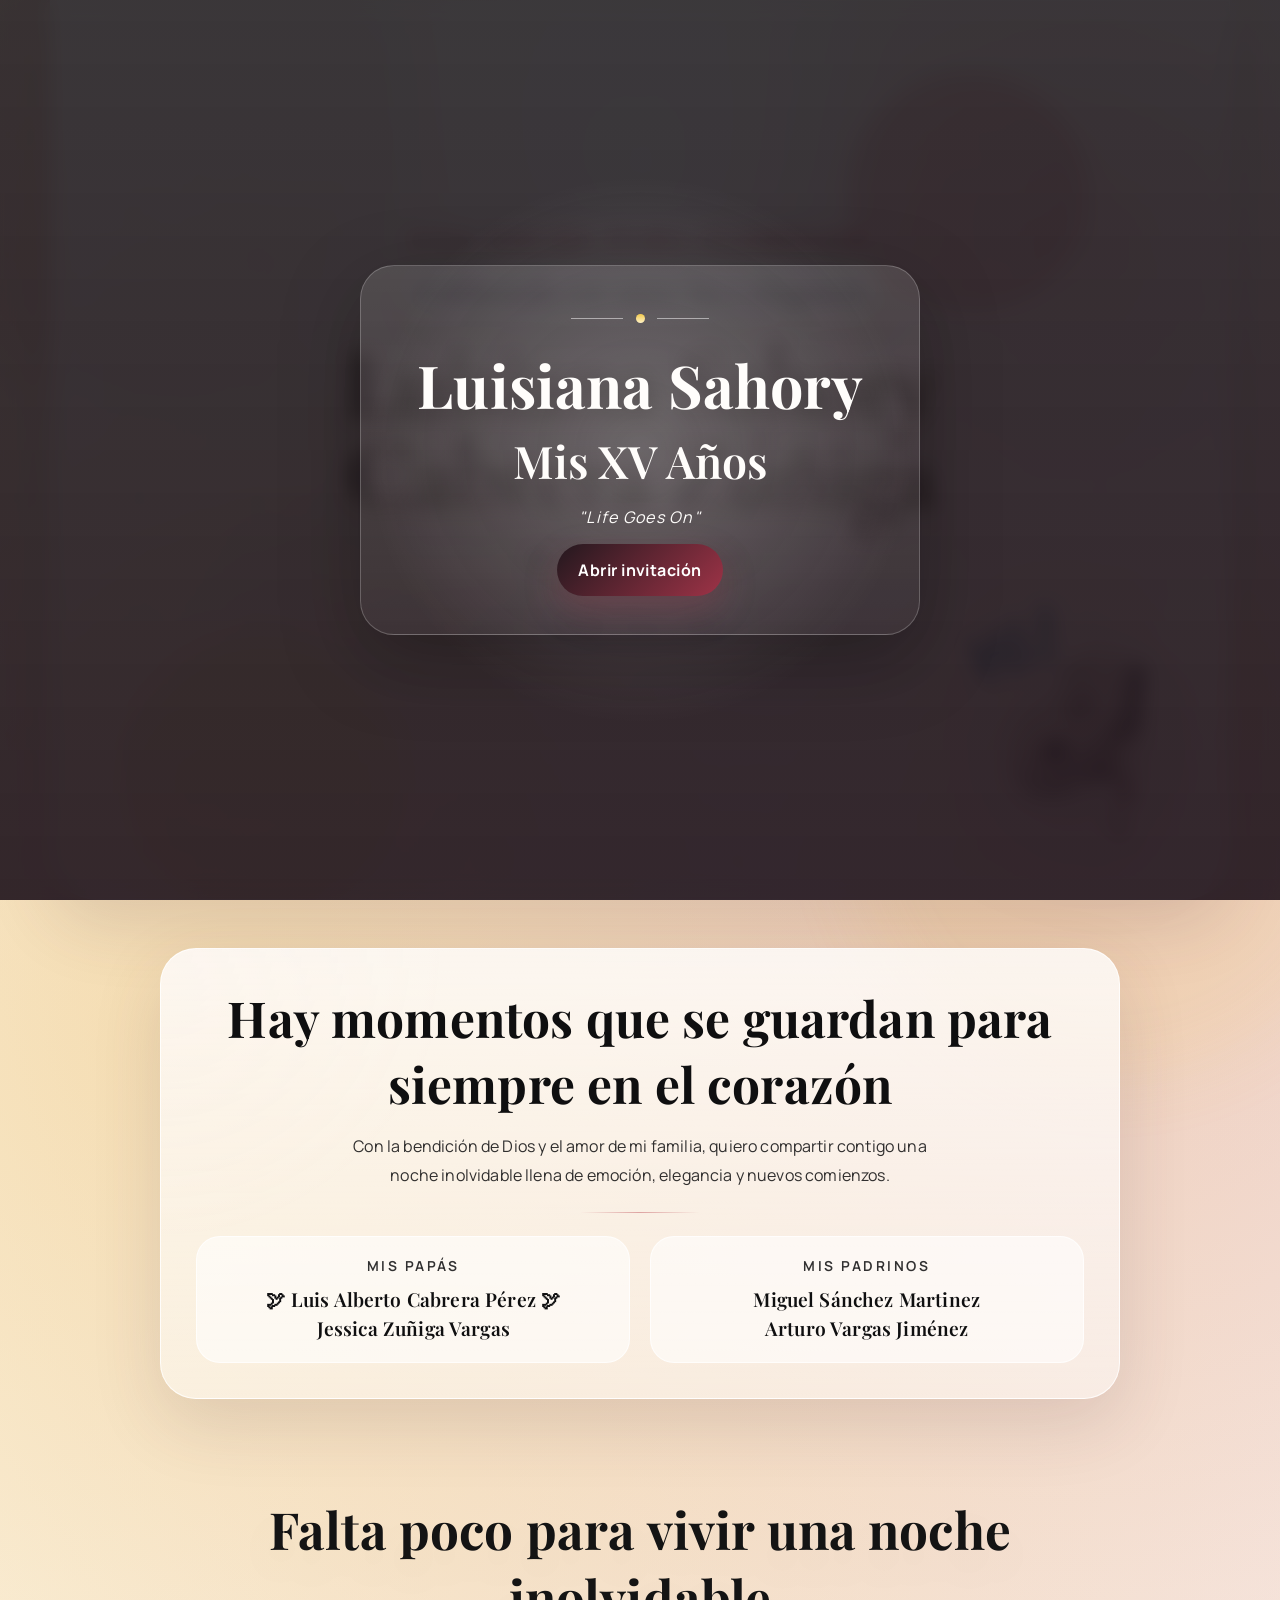
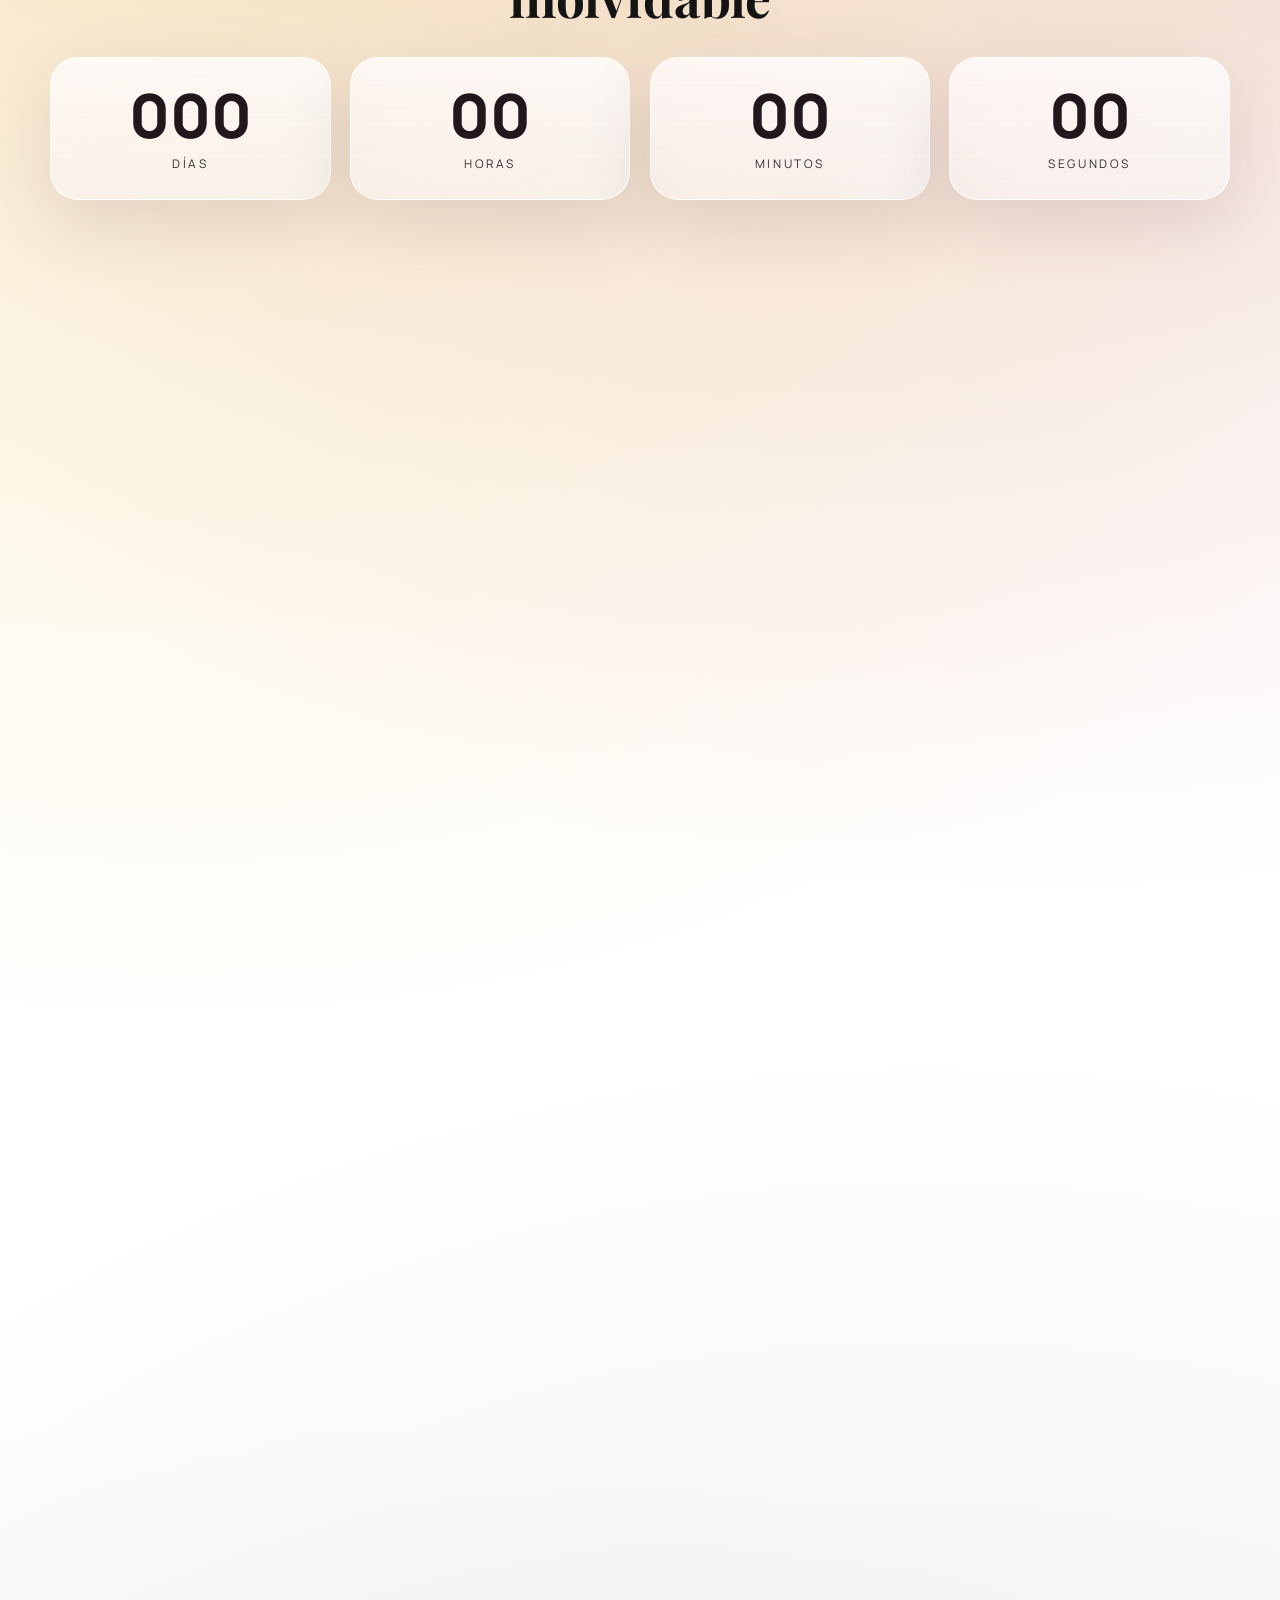
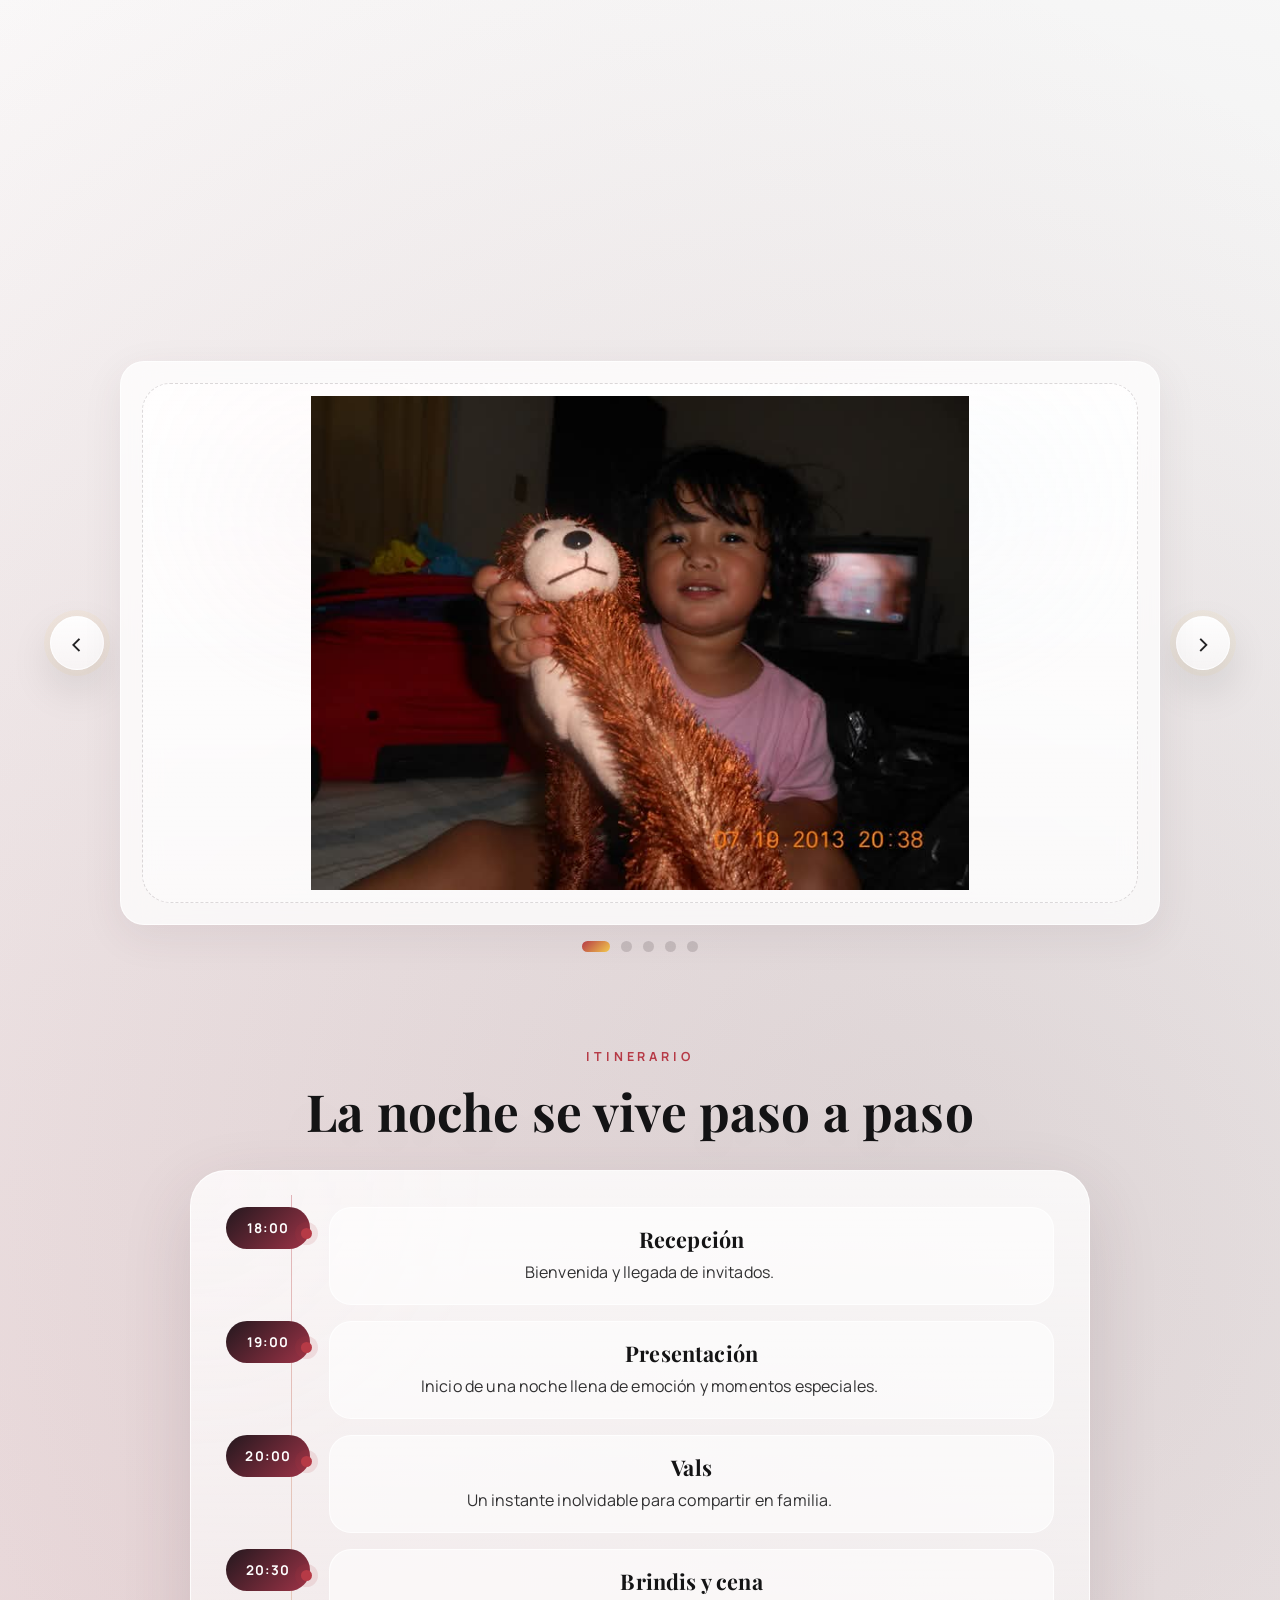
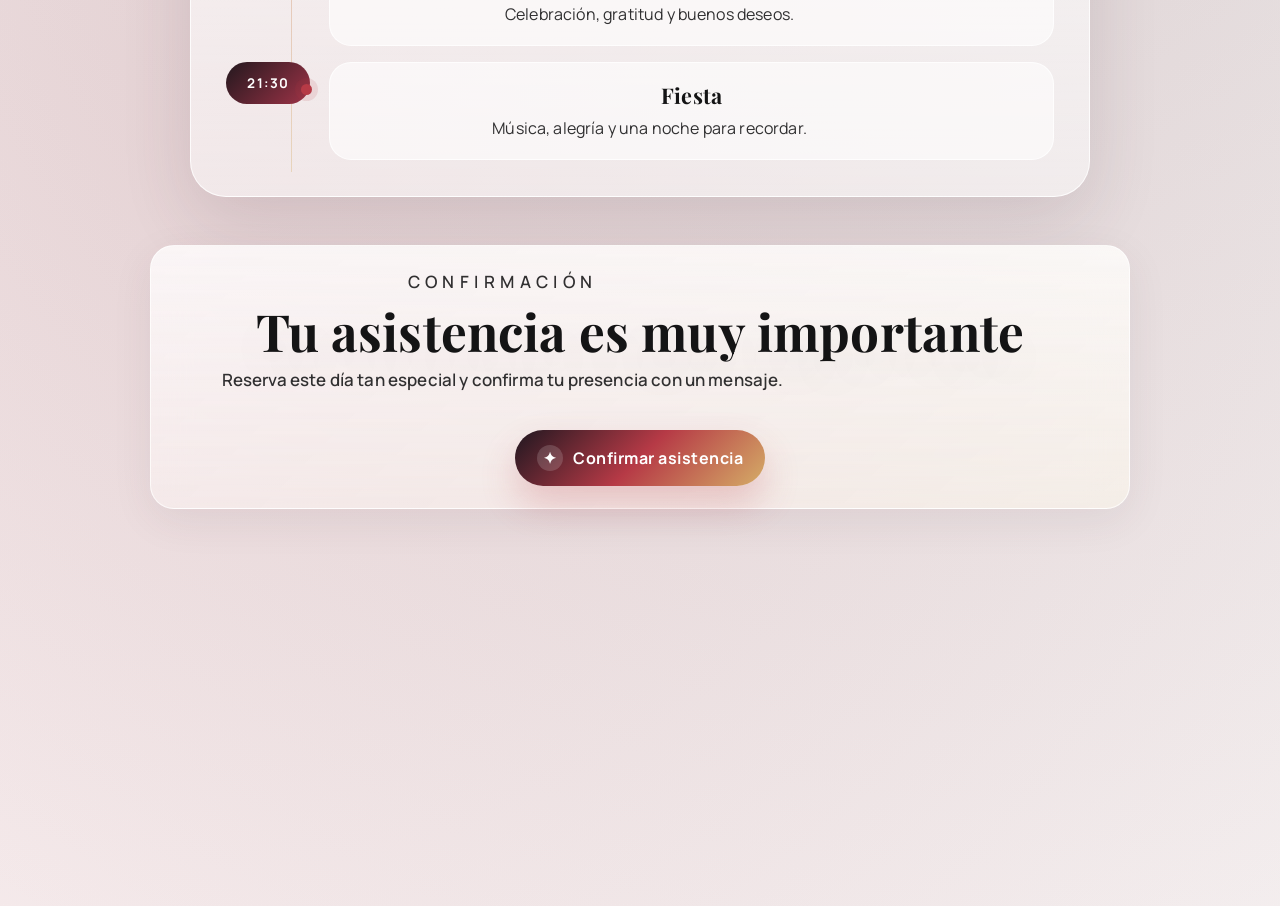
==== index.html @ 36d5408b "Add files via upload" ====
<!DOCTYPE html>
<html lang="es">
<head>
  <meta charset="UTF-8">
  <meta name="viewport" content="width=device-width, initial-scale=1.0">
  <title>XV Luisiana Sahory | Invitación</title>
  <meta name="description" content="Invitación digital a los XV años de Luisiana Sahory: fecha, horario, ubicación, dress code y galería de fotos.">
  <link rel="preconnect" href="https://fonts.googleapis.com">
  <link rel="preconnect" href="https://fonts.gstatic.com" crossorigin>
  <link
    href="https://fonts.googleapis.com/css2?family=Cormorant+Garamond:ital,wght@0,500;0,600;0,700;1,400;1,500&family=Manrope:wght@300;400;500;600;700;800&family=Playfair+Display:wght@500;600;700;800&display=swap"
    rel="stylesheet"
  >
  <link rel="stylesheet" href="styles.css">
</head>
<body>
  <div class="ambient ambient-top"></div>
  <div class="ambient ambient-bottom"></div>
  <div class="petals" aria-hidden="true"></div>

  <audio id="bgMusic" preload="auto" loop>
    <source src="fotos/Coldplay%20-%20Sparks.mp3" type="audio/mpeg">
  </audio>

  <div class="welcome-screen" id="welcomeScreen">
    <div class="welcome-card">
      <div class="welcome-ornament">
        <span></span>
        <span class="dot"></span>
        <span></span>
      </div>
      <h1>Luisiana Sahory</h1>
      <h2> Mis XV Años</h2>
      <p class="welcome-quote">"Life Goes On"</p>
      <button class="primary-button" id="enterInvitation">Abrir invitación</button>
    </div>
  </div>

  <main>
    <section class="hero section-shell">
      <div class="hero-backdrop"></div>
      <img class="hero-gif" src="fotos/hola.gif" alt="" loading="lazy" aria-hidden="true">
      <div class="hero-content reveal">
        <p class="eyebrow">Una noche para florecer</p>
        <p class="hero-kicker">Celebrando con amor, luz y elegancia</p>
        <h1 class="hero-title">Luisiana Sahory Cabrera Zúñiga</h1>
        <p class="hero-subtitle">Mis XV Años</p>
        <h2 class="hero-quote">"Life Goes On"</h2>
      </div>

    </section>

    <section class="invitation-note section-shell reveal">
      <div class="note-card">
        <h2>Hay momentos que se guardan para siempre en el corazón</h2>
        <p>
          Con la bendición de Dios y el amor de mi familia, quiero compartir contigo
          una noche inolvidable llena de emoción, elegancia y nuevos comienzos.
        </p>
        <div class="note-divider"></div>
        <div class="note-family">
          <article>
            <span>Mis papás</span>
            <strong>🕊 Luis Alberto Cabrera Pérez 🕊</strong>
            <strong>Jessica Zuñiga Vargas</strong>
          </article>
          <article>
            <span>Mis padrinos</span>
            <strong>Miguel Sánchez Martinez</strong>
            <strong>Arturo Vargas Jiménez</strong>
          </article>
        </div>
      </div>
    </section>

    <section class="countdown section-shell reveal" id="countdown">
      <div class="section-heading">
        <h2>Falta poco para vivir una noche inolvidable</h2>
      </div>
      <div class="countdown-grid">
        <article class="time-card">
          <span id="days">000</span>
          <p>Días</p>
        </article>
        <article class="time-card">
          <span id="hours">00</span>
          <p>Horas</p>
        </article>
        <article class="time-card">
          <span id="minutes">00</span>
          <p>Minutos</p>
        </article>
        <article class="time-card">
          <span id="seconds">00</span>
          <p>Segundos</p>
        </article>
      </div>
    </section>

    <section class="story section-shell">
      <div class="story-card reveal">
        <h3>Hoy es el inicio a una nueva etapa en mi vida</h3>
        <p>
          Con inmensa alegría quiero compartir contigo este momento tan especial.
          Entre luces suaves, detalles de jardín, ternura y elegancia, celebremos
          juntos una noche que guardaré siempre en el corazón.
        </p>
      </div>
    </section>

    <section class="details section-shell" id="evento">
      <div class="section-heading reveal">
        <p class="eyebrow">Información del evento</p>
        <h2>Todo listo para celebrar conmigo</h2>
      </div>
      <div class="details-grid">
        <article class="detail-card reveal">
          <span class="detail-icon">◔</span>
          <span class="detail-label">Fecha y hora</span>
          <h3>19 de septiembre del 2026</h3>
          <p>Recepción a las 18:00 hrs.</p>
        </article>
      </div>
    </section>
  
    <section class="actions section-shell" id="ubicacion">
      <article class="action-card location-card reveal">
        <p class="eyebrow">Ubicación</p>
        <h2>Salón Palapa Lupita</h2>
        <p>Un espacio especial para disfrutar una noche elegante de jardín.</p>
        <p>Consulta el mapa y acompáñame puntualmente para comenzar juntos esta celebración.</p>
        <a
          class="secondary-button"
          href="https://share.google/MHIOzukajiFQTz9dK"
          target="_blank"
          rel="noreferrer"
        >
          Ver mapa
        </a>
      </article>
    </section>

    <section class="style-guide section-shell">
      <article class="style-card reveal">
        <p class="eyebrow">Dress code</p>
        <h2>Formal de jardín</h2>
      </article>
      <article class="gift-card reveal">
        <p class="eyebrow">Regalo</p>
        <h2>Lluvia de sobres</h2>
        <p>Tu presencia es lo más importante, pero si deseas tener un detalle conmigo, será recibido con cariño.</p>
      </article>
    </section>

    <section class="gallery section-shell" id="galeria">
      <div class="section-heading reveal">
        <p class="eyebrow">Álbum de fotos</p>
        <h2>Recuerdos en un carrusel especial</h2>
      </div>
      <div class="carousel reveal">
        <button class="carousel-button" id="prevSlide" type="button" aria-label="Foto anterior">‹</button>
        <div class="carousel-track" id="carouselTrack">
          <article class="gallery-card active">
            <div class="gallery-frame">
              <img class="gallery-photo" src="fotos/album-01.jpeg" alt="Foto Álbum 01" loading="lazy">
              <div class="gallery-placeholder">
                <span>Álbum 01</span>
                <small>Guarda aquí fotos/album-01.jpeg</small>
              </div>
            </div>
          </article>
          <article class="gallery-card">
            <div class="gallery-frame">
              <img class="gallery-photo" src="fotos/album-02.jpeg" alt="Foto Álbum 02" loading="lazy">
              <div class="gallery-placeholder">
                <span>Álbum 02</span>
                <small>Guarda aquí fotos/album-02.jpeg</small>
              </div>
            </div>
          </article>
          <article class="gallery-card">
            <div class="gallery-frame">
              <img class="gallery-photo" src="fotos/album-03.jpeg" alt="Foto Álbum 03" loading="lazy">
              <div class="gallery-placeholder">
                <span>Álbum 03</span>
                <small>Guarda aquí fotos/album-03.jpeg</small>
              </div>
            </div>
          </article>
          <article class="gallery-card">
            <div class="gallery-frame">
              <img class="gallery-photo" src="fotos/album-04.jpeg" alt="Foto Álbum 04" loading="lazy">
              <div class="gallery-placeholder">
                <span>Álbum 04</span>
                <small>Guarda aquí fotos/album-04.jpeg</small>
              </div>
            </div>
          </article>
          <article class="gallery-card">
            <div class="gallery-frame">
              <img class="gallery-photo" src="fotos/album-05.jpeg" alt="Foto Álbum 05" loading="lazy">
              <div class="gallery-placeholder">
                <small>Guarda aquí fotos/album-05.jpeg</small>
              </div>
            </div>
          </article>
        </div>
        <button class="carousel-button" id="nextSlide" type="button" aria-label="Siguiente foto">›</button>
      </div>
      <div class="carousel-dots reveal" id="carouselDots" aria-label="Indicadores de galería"></div>
    </section>

    <section class="timeline-section section-shell">
      <div class="section-heading reveal">
        <p class="eyebrow">Itinerario</p>
        <h2>La noche se vive paso a paso</h2>
      </div>
      <div class="timeline-list reveal">
        <article class="timeline-item">
          <span>18:00</span>
          <div>
            <h3>Recepción</h3>
            <p>Bienvenida y llegada de invitados.</p>
          </div>
        </article>
        <article class="timeline-item">
          <span>19:00</span>
          <div>
            <h3>Presentación</h3>
            <p>Inicio de una noche llena de emoción y momentos especiales.</p>
          </div>
        </article>
        <article class="timeline-item">
          <span>20:00</span>
          <div>
            <h3>Vals</h3>
            <p>Un instante inolvidable para compartir en familia.</p>
          </div>
        </article>
        <article class="timeline-item">
          <span>20:30</span>
          <div>
            <h3>Brindis y cena</h3>
            <p>Celebración, gratitud y buenos deseos.</p>
          </div>
        </article>
        <article class="timeline-item">
          <span>21:30</span>
          <div>
            <h3>Fiesta</h3>
            <p>Música, alegría y una noche para recordar.</p>
          </div>
        </article>
      </div>
    </section>

    <section class="actions section-shell" id="confirmacion">
      <article class="action-card whatsapp-card reveal">
        <p class="eyebrow">Confirmación</p>
        <h2>Tu asistencia es muy importante</h2>
        <p>Reserva este día tan especial y confirma tu presencia con un mensaje.</p>
        <div class="footer-actions">
          <a
            class="whatsapp-button"
            href="https://wa.me/527828889440?text=Hola%2C%20confirmo%20mi%20asistencia%20a%20los%20XV%20de%20Luisiana%20Sahory."
            target="_blank"
            rel="noreferrer"
          >
            <span class="whatsapp-icon">✦</span>
            <span>Confirmar asistencia</span>
          </a>
        </div>
      </article>
    </section>
  </main>

  <footer class="footer section-shell reveal">
    <div class="footer-art">
      <img class="footer-snoopy" src="fotos/snoopy.gif" alt="Ilustración de Snoopy" loading="lazy">
    </div>
    <p>Con cariño te esperamos para celebrar una noche inolvidable.</p>
  </footer>

  <script src="script.js"></script>
</body>
</html>
---- styles.css ----
:root {
  --bg: #ffffff;
  --bg-2: #ffffff;
  --surface: rgba(255, 255, 255, 0.74);
  --surface-strong: rgba(255, 255, 255, 0.86);
  --text: #0f0f10;
  --muted: rgba(15, 15, 16, 0.86);
  --line: rgba(15, 15, 16, 0.12);
  --gold: #f2c94c;
  --rose: #b63a46;
  --sky: #f2c94c;
  --cream: rgba(15, 15, 16, 0.06);
  --red: #b63a46;
  --yellow: #f2c94c;
  --shadow: 0 24px 70px rgba(77, 52, 63, 0.14);
  --radius-xl: 34px;
  --radius-lg: 24px;
  --radius-md: 18px;
  --max-width: 1180px;
}

* {
  box-sizing: border-box;
}

html {
  scroll-behavior: smooth;
}

body {
  margin: 0;
  min-height: 100vh;
  font-family: "Manrope", sans-serif;
  color: var(--text);
  text-rendering: optimizeLegibility;
  background:
    radial-gradient(circle at 14% 18%, rgba(242, 201, 76, 0.35), transparent 34%),
    radial-gradient(circle at 82% 14%, rgba(182, 58, 70, 0.26), transparent 34%),
    radial-gradient(circle at 72% 78%, rgba(15, 15, 16, 0.12), transparent 40%),
    radial-gradient(circle at 18% 86%, rgba(182, 58, 70, 0.16), transparent 38%),
    linear-gradient(180deg, #ffffff 0%, #ffffff 60%, #ffffff 100%);
  overflow-x: hidden;
}

body {
  letter-spacing: 0.01em;
}

body::before,
body::after {
  content: "";
  position: fixed;
  inset: 0;
  pointer-events: none;
}

body::before {
  z-index: -3;
  opacity: 0.35;
  background:
    radial-gradient(circle at 18px 18px, rgba(15, 15, 16, 0.1) 0 5px, transparent 5.5px),
    radial-gradient(circle at 32px 15px, rgba(182, 58, 70, 0.09) 0 3px, transparent 3.5px),
    radial-gradient(circle at 8px 15px, rgba(242, 201, 76, 0.12) 0 3px, transparent 3.5px);
  background-size: 120px 120px;
}

body::after {
  z-index: -2;
  opacity: 0.12;
  background:
    url("data:image/svg+xml,%3Csvg xmlns='http://www.w3.org/2000/svg' width='320' height='220' viewBox='0 0 320 220'%3E%3Cg fill='none' stroke='%230f0f10' stroke-width='8' stroke-linecap='round' stroke-linejoin='round' opacity='0.55'%3E%3Cpath d='M78 106c-22-44-3-86 43-96 48-10 86 16 92 57 7 45-26 73-63 71-42-2-64-22-60-53 5-34 44-45 71-28 33 21 22 60-12 70-34 10-70-10-73-45'/%3E%3Cpath d='M214 140c18 8 32 22 34 40'/%3E%3C/g%3E%3C/svg%3E"),
    url("data:image/svg+xml,%3Csvg xmlns='http://www.w3.org/2000/svg' width='300' height='200' viewBox='0 0 300 200'%3E%3Cg fill='none' stroke='%230f0f10' stroke-width='8' stroke-linecap='round' stroke-linejoin='round' opacity='0.55'%3E%3Cpath d='M52 110c18-52 80-86 136-66 40 14 58 56 37 90-20 33-70 42-104 18-28-20-28-56-2-72 23-15 58-6 62 18 5 28-28 44-52 32'/%3E%3C/g%3E%3C/svg%3E"),
    radial-gradient(circle at 22% 28%, rgba(242, 201, 76, 0.35) 0 8%, transparent 9%),
    radial-gradient(circle at 78% 30%, rgba(182, 58, 70, 0.3) 0 7%, transparent 8%),
    radial-gradient(circle at 70% 74%, rgba(15, 15, 16, 0.18) 0 10%, transparent 11%),
    radial-gradient(circle at 30% 78%, rgba(182, 58, 70, 0.22) 0 6%, transparent 7%);
  background-repeat: no-repeat, no-repeat, repeat, repeat, repeat, repeat;
  background-position: 6% 18%, 92% 70%, 0 0, 0 0, 0 0, 0 0;
  background-size: 280px auto, 260px auto, 180px 180px, 180px 180px, 180px 180px, 180px 180px;
  mix-blend-mode: soft-light;
}

body.no-scroll {
  overflow: hidden;
}

.hero-gif {
  position: absolute;
  right: 6%;
  bottom: 6%;
  width: min(220px, 40vw);
  transform: rotate(6deg);
  filter: drop-shadow(0 24px 52px rgba(15, 15, 16, 0.18));
  pointer-events: none;
  user-select: none;
  opacity: 0.95;
  mix-blend-mode: multiply;
}

body.invitation-open .welcome-screen {
  opacity: 0;
  visibility: hidden;
  pointer-events: none;
}

a {
  color: inherit;
  text-decoration: none;
}

button {
  font: inherit;
}

.ambient,
.petals,
.hero-backdrop::before,
.hero-backdrop::after {
  pointer-events: none;
}

.ambient {
  position: fixed;
  inset: auto;
  width: 42vw;
  height: 42vw;
  border-radius: 50%;
  filter: blur(36px);
  opacity: 0.45;
  z-index: -2;
}

.ambient-top {
  top: -12vw;
  left: -10vw;
  background: rgba(182, 58, 70, 0.28);
  animation: floatAmbient 12s ease-in-out infinite;
}

.ambient-bottom {
  bottom: -14vw;
  right: -8vw;
  background: rgba(242, 201, 76, 0.26);
  animation: floatAmbient 14s ease-in-out infinite reverse;
}

.petals {
  position: fixed;
  inset: 0;
  overflow: hidden;
  z-index: -1;
}

.petal {
  position: absolute;
  top: -12vh;
  width: 12px;
  height: 12px;
  background: rgba(242, 201, 76, 0.55);
  border-radius: 50%;
  opacity: 0.6;
  filter: blur(0.15px);
  animation: petalFall linear infinite;
}

.section-shell {
  width: min(calc(100% - 2rem), var(--max-width));
  margin: 0 auto;
}

main > section.section-shell {
  padding: 3rem 0;
}

main > section.hero.section-shell {
  padding: 0;
}

.welcome-screen {
  position: fixed;
  inset: 0;
  display: grid;
  place-items: center;
  padding: 1.5rem;
  background:
    radial-gradient(circle at center, rgba(255, 255, 255, 0.2), transparent 35%),
    linear-gradient(180deg, rgba(16, 14, 18, 0.82), rgba(30, 18, 27, 0.9));
  backdrop-filter: blur(10px);
  z-index: 20;
  transition: opacity 0.9s ease, visibility 0.9s ease;
}

.welcome-card {
  width: min(100%, 560px);
  padding: 2.4rem 2rem;
  text-align: center;
  color: #fffdfb;
  border: 1px solid rgba(255, 255, 255, 0.22);
  border-radius: var(--radius-xl);
  background: linear-gradient(180deg, rgba(255, 255, 255, 0.12), rgba(255, 255, 255, 0.04));
  box-shadow: 0 24px 80px rgba(0, 0, 0, 0.3);
}

.welcome-card h1,
.welcome-card h2,
.hero-title,
.section-heading h2,
.story-card h2,
.style-card h2,
.gift-card h2,
.action-card h2 {
  font-family: "Playfair Display", serif;
}

.hero-title,
.section-heading h2,
.story-card h2,
.style-card h2,
.gift-card h2,
.action-card h2,
.detail-card h3,
.timeline-item h3 {
  color: rgba(15, 15, 16, 0.98);
  text-shadow: 0 18px 46px rgba(15, 15, 16, 0.08);
}

.hero-kicker,
.hero-subtitle,
.detail-card p,
.story-card p,
.style-card p,
.gift-card p,
.action-card p,
.footer span {
  color: var(--muted);
}

.welcome-card h1 {
  margin: 0 0 0.4rem;
  font-size: clamp(2rem, 6vw, 3.7rem);
  font-weight: 700;
}

.welcome-card h2 {
  margin: 0;
  font-size: clamp(1.5rem, 5vw, 2.8rem);
  font-weight: 600;
}

.welcome-quote,
.hero-quote {
  font-style: italic;
  letter-spacing: 0.08em;
}

.welcome-note {
  margin: 1rem 0 0;
  color: rgba(255, 253, 251, 0.72);
}

.welcome-ornament {
  display: flex;
  align-items: center;
  justify-content: center;
  gap: 0.8rem;
  margin: 0.6rem 0 1.4rem;
}

.welcome-ornament span {
  width: 52px;
  height: 1px;
  background: rgba(255, 255, 255, 0.5);
}

.welcome-ornament .dot {
  width: 9px;
  height: 9px;
  border-radius: 50%;
  background: linear-gradient(180deg, var(--gold), #fff2c5);
}

.primary-button,
.secondary-button,
.whatsapp-button,
.carousel-button {
  border: none;
  cursor: pointer;
  transition: transform 0.35s ease, box-shadow 0.35s ease, background 0.35s ease;
}

.hero {
  position: relative;
  display: grid;
  grid-template-columns: 1fr;
  gap: 0;
  align-items: center;
  min-height: 100vh;
  padding: 0;
}

.hero-backdrop {
  position: absolute;
  inset: 0;
  z-index: -1;
  border-radius: 0 0 48px 48px;
  background:
    radial-gradient(circle at 50% 18%, rgba(255, 255, 255, 0.82), transparent 30%),
    radial-gradient(circle at 18% 84%, rgba(242, 201, 76, 0.16), transparent 36%),
    radial-gradient(circle at 88% 26%, rgba(182, 58, 70, 0.16), transparent 34%),
    linear-gradient(180deg, rgba(255, 255, 255, 0.62), rgba(255, 255, 255, 0.34));
  border: 1px solid rgba(255, 255, 255, 0.52);
  box-shadow: var(--shadow);
  overflow: hidden;
}

.hero-backdrop::before,
.hero-backdrop::after {
  content: "";
  position: absolute;
  border-radius: 50%;
  filter: blur(4px);
}

.hero-backdrop::before {
  width: 240px;
  height: 240px;
  right: 12%;
  top: 8%;
  background: rgba(182, 58, 70, 0.16);
}

.hero-backdrop::after {
  width: 280px;
  height: 280px;
  left: 6%;
  bottom: -2%;
  background: rgba(242, 201, 76, 0.14);
}

.hero-content,
.hero-art,
.story-card,
.detail-card,
.family-panel,
.style-card,
.gift-card,
.gallery-card,
.action-card,
.footer {
  position: relative;
  z-index: 1;
}

.hero-content {
  display: flex;
  flex-direction: column;
  align-items: center;
  justify-content: center;
  min-height: 100vh;
  max-width: 820px;
  margin: 0 auto;
  padding: 7rem 1.5rem 8.5rem;
  text-align: center;
}

.hero-monogram {
  margin: 0 0 1rem;
  color: #5b4f56;
  letter-spacing: 0.45em;
  text-transform: uppercase;
  font-size: 0.78rem;
}

.eyebrow {
  margin: 0 0 0.75rem;
  font-size: 0.78rem;
  text-transform: uppercase;
  letter-spacing: 0.32em;
  color: var(--red);
  font-weight: 700;
}

.hero .eyebrow {
  font-family: "Playfair Display", serif;
  font-size: clamp(1.05rem, 1.2vw + 0.7rem, 1.35rem);
  letter-spacing: 0.28em;
  color: rgba(182, 58, 70, 0.98);
  font-weight: 800;
  text-shadow: 0 18px 50px rgba(182, 58, 70, 0.14);
}

.hero-kicker,
.hero-subtitle {
  margin: 0;
  color: var(--muted);
}

.hero-kicker {
  font-family: "Cormorant Garamond", "Playfair Display", serif;
  font-weight: 700;
  font-size: clamp(1.25rem, 1.45vw + 0.75rem, 1.85rem);
  color: rgba(15, 15, 16, 0.94);
  letter-spacing: 0.01em;
  padding: 0.55rem 1.1rem;
  border-radius: 999px;
  background: linear-gradient(180deg, rgba(255, 255, 255, 0.72), rgba(255, 255, 255, 0.42));
  border: 1px solid rgba(255, 255, 255, 0.72);
  backdrop-filter: blur(10px);
  box-shadow:
    0 18px 54px rgba(15, 15, 16, 0.12),
    0 0 0 10px rgba(242, 201, 76, 0.08);
}

.hero-title {
  margin: 1.2rem 0 1.2rem;
  font-family: "Cormorant Garamond", "Playfair Display", serif;
  font-weight: 600;
  font-size: clamp(3.2rem, 7.8vw, 6.2rem);
  line-height: 0.92;
  letter-spacing: -0.02em;
  color: rgba(15, 15, 16, 0.98);
  -webkit-text-stroke: 1px rgba(242, 201, 76, 0.6);
  text-shadow:
    0 26px 60px rgba(15, 15, 16, 0.09),
    0 0 0.8px rgba(242, 201, 76, 0.55),
    0 14px 44px rgba(242, 201, 76, 0.12);
}

.hero-title span {
  display: block;
  color: rgba(30, 27, 29, 0.82);
  font-size: clamp(1.45rem, 3vw, 2.55rem);
  letter-spacing: 0.03em;
  margin-top: 0.8rem;
}

.hero-subtitle {
  margin-top: 0.4rem;
  font-size: 1.12rem;
  font-weight: 750;
  letter-spacing: 0.52em;
  text-transform: uppercase;
  color: rgba(15, 15, 16, 0.92);
  text-shadow: 0 18px 46px rgba(242, 201, 76, 0.12);
}

.hero-quote {
  margin: 1.7rem 0 0;
  font-family: "Cormorant Garamond", "Playfair Display", serif;
  font-style: italic;
  font-weight: 600;
  font-size: clamp(1.25rem, 1.1vw + 0.95rem, 1.7rem);
  letter-spacing: 0.08em;
  color: rgba(15, 15, 16, 0.88);
  padding: 0.55rem 1.1rem;
  border-radius: 999px;
  background: rgba(255, 255, 255, 0.46);
  border: 1px solid rgba(255, 255, 255, 0.7);
  backdrop-filter: blur(10px);
  text-shadow: 0 18px 50px rgba(15, 15, 16, 0.07);
}

.hero-content.reveal {
  transform: translateY(34px);
}

.hero-content.reveal.visible {
  animation: heroGlow 2.6s ease-in-out 0.9s both;
}

@keyframes heroGlow {
  0%,
  100% {
    filter: drop-shadow(0 0 0 rgba(242, 201, 76, 0));
  }
  50% {
    filter: drop-shadow(0 22px 64px rgba(242, 201, 76, 0.14));
  }
}

.hero-meta {
  display: grid;
  grid-template-columns: repeat(3, minmax(0, 1fr));
  gap: 1rem;
  margin-bottom: 1.8rem;
  width: min(100%, 760px);
}

.hero-meta div,
.detail-card,
.family-card,
.style-card,
.gift-card,
.gallery-card,
.action-card {
  padding: 1.35rem;
  border: 1px solid rgba(255, 255, 255, 0.7);
  border-radius: var(--radius-lg);
  background: var(--surface);
  backdrop-filter: blur(18px);
  box-shadow: 0 12px 40px rgba(77, 52, 63, 0.08);
}

.hero-meta span,
.detail-label,
.family-card span {
  display: block;
  margin-bottom: 0.5rem;
  font-size: 0.78rem;
  letter-spacing: 0.18em;
  text-transform: uppercase;
  color: var(--muted);
}

.hero-meta strong {
  font-size: 0.98rem;
}

.hero-actions {
  display: flex;
  gap: 1rem;
  flex-wrap: wrap;
}

.primary-button,
.secondary-button,
.whatsapp-button {
  display: inline-flex;
  align-items: center;
  justify-content: center;
  min-height: 52px;
  padding: 0.95rem 1.35rem;
  border-radius: 999px;
  font-weight: 700;
  letter-spacing: 0.03em;
}

.primary-button {
  color: #fff;
  background: linear-gradient(135deg, #23181e, #9e3347);
  box-shadow: 0 14px 34px rgba(158, 51, 71, 0.28);
}

.secondary-button {
  color: var(--text);
  background: rgba(255, 255, 255, 0.86);
  border: 1px solid rgba(43, 28, 35, 0.08);
}

.primary-button:hover,
.secondary-button:hover,
.whatsapp-button:hover,
.carousel-button:hover {
  transform: translateY(-2px);
}

.hero-art {
  position: absolute;
  right: 6%;
  bottom: 6%;
  width: min(34vw, 320px);
}

.art-card {
  position: relative;
  overflow: hidden;
  border-radius: 30px;
  border: 1px solid rgba(255, 255, 255, 0.8);
  background:
    linear-gradient(180deg, rgba(255, 255, 255, 0.75), rgba(255, 255, 255, 0.38)),
    radial-gradient(circle at top right, rgba(242, 201, 76, 0.18), transparent 30%);
  box-shadow: var(--shadow);
}

.art-card {
  min-height: 360px;
  padding: 1.35rem;
}

.line-art {
  color: #171417;
}

.line-art svg {
  width: 100%;
  height: auto;
}

.line-art path,
.line-art circle {
  fill: none;
  stroke: currentColor;
  stroke-width: 4;
  stroke-linecap: round;
  stroke-linejoin: round;
}

.snoopy-art {
  width: min(100%, 320px);
  margin: 0 auto;
  opacity: 0.88;
}

.floral-spray {
  position: absolute;
  inset: auto 1rem 1rem auto;
  width: 140px;
  height: 140px;
}

.flower,
.leaf {
  position: absolute;
  border-radius: 50%;
}

.flower {
  box-shadow: 0 0 0 10px rgba(255, 255, 255, 0.2);
}

.flower-a {
  width: 28px;
  height: 28px;
  top: 12px;
  left: 18px;
  background: radial-gradient(circle, #fff 15%, var(--rose) 50%, #e194a9 100%);
}

.flower-b {
  width: 22px;
  height: 22px;
  right: 18px;
  bottom: 38px;
  background: radial-gradient(circle, #fff 15%, #f0d89d 48%, #d7b565 100%);
}

.leaf-a,
.leaf-b {
  width: 52px;
  height: 18px;
  background: linear-gradient(135deg, #b9d4b1, #7ea46d);
  border-radius: 100px 0;
}

.leaf-a {
  top: 58px;
  left: 30px;
  transform: rotate(-32deg);
}

.leaf-b {
  right: 6px;
  bottom: 12px;
  transform: rotate(38deg);
}

.art-caption {
  position: absolute;
  left: 1.5rem;
  right: 1.5rem;
  bottom: 1.5rem;
  padding: 1rem 1.1rem;
  border-radius: 20px;
  background: rgba(255, 255, 255, 0.7);
  backdrop-filter: blur(10px);
}

.art-caption p,
.art-caption span {
  margin: 0;
}

.art-caption p {
  font-weight: 800;
}

.art-caption span,
.detail-card p,
.family-card p,
.style-card p,
.gift-card p,
.action-card p,
.footer span,
.story-card p {
  color: var(--muted);
  text-shadow: 0 14px 40px rgba(15, 15, 16, 0.06);
  font-weight: 560;
  font-size: 1.06rem;
}

.countdown,
.details,
.gallery {
  padding: 2rem 0 0;
}

.invitation-note,
.timeline-section {
  padding-top: 3rem;
}

.section-heading {
  max-width: 760px;
  margin: 0 auto 1.6rem;
  text-align: center;
}

.section-heading h2,
.story-card h2,
.style-card h2,
.gift-card h2,
.action-card h2 {
  margin: 0;
  font-size: clamp(2rem, 4.3vw, 3.2rem);
}

.countdown-grid,
.details-grid,
.family-grid,
.actions {
  display: grid;
  gap: 1.2rem;
}

.details-grid,
.actions {
  max-width: 980px;
  margin: 0 auto;
  justify-items: center;
}

.countdown-grid {
  grid-template-columns: repeat(4, minmax(0, 1fr));
}

.time-card {
  padding: 1.7rem 1rem;
  text-align: center;
  border-radius: 28px;
  border: 1px solid rgba(255, 255, 255, 0.8);
  background:
    linear-gradient(180deg, rgba(255, 255, 255, 0.78), rgba(255, 255, 255, 0.45)),
    linear-gradient(135deg, rgba(238, 183, 195, 0.16), rgba(202, 223, 242, 0.16));
  backdrop-filter: blur(14px);
  box-shadow: var(--shadow);
}

.time-card span {
  display: block;
  font-size: clamp(2rem, 5vw, 3.8rem);
  font-weight: 800;
  line-height: 1;
  color: #20181d;
}

.time-card p {
  margin: 0.6rem 0 0;
  letter-spacing: 0.22em;
  text-transform: uppercase;
  color: var(--muted);
  font-size: 0.74rem;
}

.story {
  padding: 3rem 0 0;
}

.note-card,
.timeline-list {
  padding: 2.2rem;
  border-radius: 36px;
  border: 1px solid rgba(255, 255, 255, 0.82);
  background:
    linear-gradient(180deg, rgba(255, 255, 255, 0.8), rgba(255, 255, 255, 0.48)),
    radial-gradient(circle at top left, rgba(238, 183, 195, 0.16), transparent 28%);
  box-shadow: var(--shadow);
}

.note-card {
  max-width: 960px;
  margin: 0 auto;
  text-align: center;
}

.story-card,
.detail-card,
.style-card,
.gift-card,
.gallery-card,
.action-card {
  text-align: center;
}

.note-card h2,
.timeline-item h3 {
  font-family: "Playfair Display", serif;
}

.note-card h2 {
  margin: 0 0 1rem;
  font-size: clamp(2rem, 4vw, 3.1rem);
}

.note-card p {
  margin: 0;
  color: var(--muted);
  line-height: 1.8;
}

.note-card p,
.story-card p,
.detail-card p,
.family-card p,
.style-card p,
.gift-card p,
.action-card p,
.timeline-item p,
.gallery-card p {
  max-width: 60ch;
  margin-left: auto;
  margin-right: auto;
}

.note-divider {
  width: 120px;
  height: 1px;
  margin: 1.4rem auto;
  background: linear-gradient(90deg, transparent, rgba(182, 58, 70, 0.42), transparent);
}

.note-family {
  display: grid;
  grid-template-columns: repeat(2, minmax(0, 1fr));
  gap: 1.2rem;
  margin-top: 1rem;
}

.note-family article {
  padding: 1.2rem;
  border-radius: 24px;
  background: rgba(255, 255, 255, 0.58);
  border: 1px solid rgba(255, 255, 255, 0.7);
}

.note-family span {
  display: block;
  margin-bottom: 0.65rem;
  color: var(--muted);
  text-transform: uppercase;
  letter-spacing: 0.18em;
  font-size: 0.86rem;
  font-weight: 650;
}

.note-family strong {
  display: block;
  font-family: "Playfair Display", serif;
  font-size: 1.2rem;
  line-height: 1.5;
  font-weight: 600;
}

.story-card {
  max-width: 920px;
  margin: 0 auto;
  padding: 2rem;
  text-align: center;
  border-radius: 36px;
  background:
    linear-gradient(180deg, rgba(255, 255, 255, 0.82), rgba(255, 255, 255, 0.52)),
    linear-gradient(90deg, rgba(255, 255, 255, 0.3), rgba(244, 232, 207, 0.2));
  border: 1px solid rgba(255, 255, 255, 0.82);
  box-shadow: var(--shadow);
}

.story-highlight {
  font-weight: 800;
  color: #41373b;
}

.details-grid,
.family-grid,
.actions {
  grid-template-columns: repeat(auto-fit, minmax(260px, 1fr));
}

.detail-card,
.action-card {
  width: 100%;
}

.detail-card h3,
.family-card h3 {
  margin: 0 0 0.5rem;
  font-family: "Playfair Display", serif;
  font-size: 1.4rem;
}

.detail-icon {
  display: inline-grid;
  place-items: center;
  width: 42px;
  height: 42px;
  margin-bottom: 1rem;
  border-radius: 50%;
  background: linear-gradient(135deg, rgba(238, 183, 195, 0.5), rgba(242, 201, 76, 0.4));
  color: #5d3942;
  font-size: 1rem;
  font-weight: 800;
}

.detail-card p,
.family-card p,
.style-card p,
.gift-card p,
.action-card p {
  margin: 0;
  line-height: 1.75;
}

.family {
  padding: 3rem 0 0;
}

.timeline-list {
  position: relative;
  display: grid;
  gap: 1rem;
  max-width: 900px;
  margin: 0 auto;
}

.timeline-list::before {
  content: "";
  position: absolute;
  top: 1.5rem;
  bottom: 1.5rem;
  left: 100px;
  width: 1px;
  background: linear-gradient(180deg, rgba(182, 58, 70, 0.35), rgba(213, 173, 103, 0.35));
}

.timeline-item {
  position: relative;
  display: grid;
  grid-template-columns: 84px 1fr;
  gap: 1.2rem;
  align-items: start;
}

.timeline-item span {
  display: inline-flex;
  align-items: center;
  justify-content: center;
  min-height: 42px;
  padding: 0.55rem 0.75rem;
  border-radius: 999px;
  background: linear-gradient(135deg, #23181e, #9e3347);
  color: #fff;
  font-size: 0.84rem;
  font-weight: 700;
  letter-spacing: 0.08em;
}

.timeline-item div {
  position: relative;
  padding: 1.1rem 1.2rem;
  border-radius: 22px;
  background: rgba(255, 255, 255, 0.58);
  border: 1px solid rgba(255, 255, 255, 0.74);
  text-align: center;
}

.timeline-item div::before {
  content: "";
  position: absolute;
  top: 1.3rem;
  left: -29px;
  width: 11px;
  height: 11px;
  border-radius: 50%;
  background: #b63a46;
  box-shadow: 0 0 0 6px rgba(182, 58, 70, 0.12);
}

.timeline-item h3 {
  margin: 0 0 0.35rem;
  font-size: 1.35rem;
}

.timeline-item p {
  margin: 0;
  color: var(--muted);
  line-height: 1.7;
}

.family-panel {
  padding: 2rem;
  border-radius: 36px;
  border: 1px solid rgba(255, 255, 255, 0.8);
  background:
    linear-gradient(180deg, rgba(255, 255, 255, 0.78), rgba(255, 255, 255, 0.48)),
    radial-gradient(circle at right top, rgba(238, 183, 195, 0.24), transparent 28%);
  box-shadow: var(--shadow);
}

.style-guide {
  display: grid;
  grid-template-columns: repeat(2, minmax(0, 1fr));
  gap: 1.2rem;
  padding: 3rem 0 0;
}

.gallery {
  padding-top: 3rem;
}

.carousel {
  display: grid;
  grid-template-columns: auto minmax(0, 1fr) auto;
  gap: 1rem;
  align-items: center;
}

.carousel-track {
  position: relative;
  display: grid;
}

.gallery-card {
  grid-area: 1 / 1;
  padding: 1.3rem;
  opacity: 0;
  transform: translateY(10px) scale(0.995);
  transition: opacity 0.55s ease, transform 0.55s ease;
  pointer-events: none;
}

.gallery-card.active {
  opacity: 1;
  transform: translateY(0) scale(1);
  pointer-events: auto;
}

.gallery-frame {
  position: relative;
  display: grid;
  place-items: center;
  aspect-ratio: var(--frame-ratio, 4 / 3);
  width: 100%;
  max-height: min(64vh, 520px);
  min-height: 240px;
  border-radius: 28px;
  border: 1.5px dashed rgba(43, 28, 35, 0.16);
  background:
    linear-gradient(180deg, rgba(255, 255, 255, 0.8), rgba(255, 255, 255, 0.38)),
    radial-gradient(circle at 20% 20%, rgba(238, 183, 195, 0.22), transparent 25%),
    radial-gradient(circle at 80% 20%, rgba(202, 223, 242, 0.22), transparent 25%);
  overflow: hidden;
}

.gallery-photo {
  position: absolute;
  inset: 0;
  width: 100%;
  height: 100%;
  object-fit: contain;
  padding: 0.75rem;
  opacity: 0;
  transition: opacity 0.45s ease;
}

.gallery-frame.loaded .gallery-photo {
  opacity: 1;
}

.gallery-placeholder {
  position: relative;
  z-index: 1;
  display: flex;
  flex-direction: column;
  align-items: center;
  gap: 0.7rem;
  padding: 1rem;
  text-align: center;
  transition: opacity 0.35s ease;
}

.gallery-frame.loaded .gallery-placeholder {
  opacity: 0;
  pointer-events: none;
}

.gallery-frame span {
  position: relative;
  z-index: 1;
  padding: 0.85rem 1.2rem;
  border-radius: 999px;
  background: rgba(255, 255, 255, 0.72);
  color: var(--muted);
  letter-spacing: 0.1em;
  text-transform: uppercase;
  font-size: 0.86rem;
  font-weight: 650;
}

.gallery-placeholder small {
  color: var(--muted);
  font-size: 0.9rem;
  font-weight: 500;
  line-height: 1.5;
}

.gallery-card p {
  margin: 1rem 0 0;
  text-align: center;
  color: var(--muted);
}

.carousel-button {
  width: 54px;
  height: 54px;
  border-radius: 999px;
  color: rgba(15, 15, 16, 0.92);
  background:
    linear-gradient(180deg, rgba(255, 255, 255, 0.92), rgba(255, 255, 255, 0.58));
  border: 1px solid rgba(255, 255, 255, 0.78);
  box-shadow:
    0 18px 44px rgba(15, 15, 16, 0.12),
    0 0 0 6px rgba(242, 201, 76, 0.06);
  backdrop-filter: blur(14px);
  font-size: 1.8rem;
  line-height: 1;
  display: inline-grid;
  place-items: center;
}

.carousel-button:hover {
  box-shadow:
    0 22px 58px rgba(15, 15, 16, 0.14),
    0 0 0 8px rgba(182, 58, 70, 0.08);
}

.carousel-button:active {
  transform: translateY(0);
}

.carousel-button:focus-visible {
  outline: none;
  box-shadow:
    0 22px 58px rgba(15, 15, 16, 0.14),
    0 0 0 4px rgba(182, 58, 70, 0.28),
    0 0 0 10px rgba(242, 201, 76, 0.14);
}

.carousel-dots {
  display: flex;
  justify-content: center;
  gap: 0.7rem;
  margin-top: 1rem;
}

.carousel-dots button {
  width: 11px;
  height: 11px;
  padding: 0;
  border-radius: 50%;
  border: 0;
  background: rgba(43, 28, 35, 0.16);
  cursor: pointer;
}

.carousel-dots button.active {
  width: 28px;
  border-radius: 999px;
  background: linear-gradient(135deg, var(--red), var(--gold));
}

.actions {
  padding: 3rem 0;
}

.timeline-section + .actions {
  padding-top: 0;
}

.location-card {
  grid-column: span 1;
}

.whatsapp-card {
  grid-column: span 2;
  background:
    linear-gradient(180deg, rgba(255, 255, 255, 0.8), rgba(255, 255, 255, 0.46)),
    linear-gradient(135deg, rgba(238, 183, 195, 0.16), rgba(242, 201, 76, 0.1));
}

.whatsapp-button {
  margin-top: 1rem;
  color: #fff;
  background: linear-gradient(135deg, #1f1720, #b63a46, #d5ad67);
  box-shadow: 0 18px 36px rgba(182, 58, 70, 0.24);
  animation: glowButton 2.8s ease-in-out infinite;
}

.whatsapp-icon {
  display: inline-grid;
  place-items: center;
  width: 26px;
  height: 26px;
  margin-right: 0.65rem;
  border-radius: 50%;
  background: rgba(255, 255, 255, 0.16);
}

.footer {
  margin-bottom: 2rem;
  padding: 1.8rem 1.6rem 2rem;
  text-align: center;
  border: 1px solid rgba(255, 255, 255, 0.82);
  border-radius: 34px;
  background: linear-gradient(180deg, rgba(255, 255, 255, 0.76), rgba(255, 255, 255, 0.48));
}

.footer p {
  margin: 0.7rem 0 0.45rem;
  font-weight: 700;
}

 .footer-actions {
  margin-top: 1.2rem;
  display: flex;
  justify-content: center;
 }

.footer-art {
  max-width: 240px;
  margin: 0 auto;
  color: #4d4040;
}

.footer-snoopy {
  display: block;
  width: 100%;
  height: auto;
  margin: 0 auto;
}

.reveal {
  opacity: 0;
  transform: translateY(26px);
  transition: opacity 0.9s ease, transform 0.9s ease;
}

.reveal.visible {
  opacity: 1;
  transform: translateY(0);
}

@keyframes floatAmbient {
  0%,
  100% {
    transform: translate3d(0, 0, 0) scale(1);
  }
  50% {
    transform: translate3d(0, 16px, 0) scale(1.05);
  }
}

@keyframes petalFall {
  0% {
    transform: translate3d(0, -10vh, 0) rotate(0deg);
  }
  100% {
    transform: translate3d(var(--drift), 115vh, 0) rotate(220deg);
  }
}

@keyframes glowButton {
  0%,
  100% {
    box-shadow: 0 18px 36px rgba(182, 58, 70, 0.22);
  }
  50% {
    box-shadow: 0 18px 46px rgba(213, 173, 103, 0.34);
  }
}

@media (max-width: 980px) {
  .hero,
  .style-guide,
  .details-grid,
  .family-grid,
  .actions {
    grid-template-columns: 1fr;
  }

  .hero {
    min-height: auto;
    gap: 1.5rem;
    padding-top: 0;
  }

  .hero-content,
  .hero-art {
    padding: 0;
  }

  .hero-content {
    text-align: center;
  }

  .hero-actions {
    justify-content: center;
  }

  .hero-gif {
    top: auto;
    left: auto;
    right: 1.2rem;
    bottom: 1.1rem;
    transform: rotate(4deg);
    width: min(46vw, 190px);
    opacity: 0.9;
  }

  .hero-meta,
  .countdown-grid {
    grid-template-columns: repeat(2, minmax(0, 1fr));
  }

  .note-family {
    grid-template-columns: 1fr;
  }

  .whatsapp-card,
  .location-card {
    grid-column: auto;
  }
}

@media (max-width: 720px) {
  .hero {
    padding: 1.2rem 0 1.6rem;
  }

  .hero-backdrop {
    border-radius: 0 0 28px 28px;
  }

  .hero-title {
    font-size: clamp(2.7rem, 11.6vw, 3.8rem);
    line-height: 0.95;
   }

  .hero-title span {
    font-size: clamp(1.1rem, 5vw, 1.7rem);
  }

  .hero-kicker,
  .hero-quote,
  .art-caption span,
  .story-card p,
  .detail-card p,
  .family-card p,
  .style-card p,
  .gift-card p,
  .action-card p {
    font-size: 0.95rem;
  }

  .hero-subtitle {
    letter-spacing: 0.42em;
  }

  .hero-quote {
    font-size: 1.15rem;
    margin-top: 1.5rem;
  }

  .hero-meta,
  .countdown-grid {
    grid-template-columns: 1fr 1fr;
    gap: 0.75rem;
  }

  .timeline-list {
    padding: 1.3rem;
  }

  .timeline-list::before {
    left: 20px;
    top: 2rem;
    bottom: 2rem;
  }

  .timeline-item {
    grid-template-columns: 1fr;
    gap: 0.8rem;
    padding-left: 1.8rem;
  }

  .timeline-item div::before {
    left: -20px;
    top: 1.1rem;
  }

  .hero-meta div,
  .detail-card,
  .family-card,
  .style-card,
  .gift-card,
  .gallery-card,
  .action-card {
    padding: 1rem;
  }

  .art-card {
    min-height: 360px;
    padding: 1rem;
  }

  .snoopy-art {
    width: min(100%, 245px);
  }

  .carousel {
    display: flex;
    flex-wrap: wrap;
    gap: 0.8rem;
  }

  .carousel-track {
    order: 1;
    width: 100%;
  }

  .carousel-button {
    order: 2;
    width: calc(50% - 0.4rem);
    min-height: 48px;
    justify-content: center;
  }

  .gallery-frame {
    min-height: 230px;
  }

  .section-heading {
    margin-bottom: 1.2rem;
  }

  .section-heading h2,
  .story-card h2,
  .style-card h2,
  .gift-card h2,
  .action-card h2 {
    font-size: clamp(1.6rem, 8vw, 2.2rem);
  }

  .countdown,
  .details,
  .gallery,
  .invitation-note,
  .story,
  .family,
  .style-guide,
  .timeline-section,
  .actions {
    padding: 2rem 0;
  }

  main > section.section-shell {
    padding: 2rem 0;
  }

  main > section.hero.section-shell {
    padding: 0;
  }

  .footer-art {
    max-width: 220px;
  }

  .footer p {
    margin: 0.6rem 0 0.35rem;
  }

  .footer-actions {
    margin-top: 1rem;
  }
}

@media (max-width: 520px) {
  .section-shell {
    width: min(calc(100% - 1.2rem), var(--max-width));
  }

  .welcome-card,
  .story-card,
  .family-panel,
  .footer {
    padding: 1.5rem;
  }

  .welcome-card {
    border-radius: 24px;
  }

  .welcome-card h1 {
    font-size: 1.7rem;
  }

  .welcome-card h2 {
    font-size: 1.3rem;
  }

  .hero {
    padding-top: 1rem;
  }

  .hero-content {
    padding-top: 0.6rem;
    min-height: auto;
    padding-bottom: 3rem;
  }

  .hero-quote {
    margin-bottom: 1.4rem;
  }

  .eyebrow {
    font-size: 0.74rem;
    letter-spacing: 0.3em;
    margin-bottom: 0.7rem;
  }

  .hero-kicker {
    max-width: 30ch;
  }

  .hero-subtitle {
    font-size: 0.92rem;
    letter-spacing: 0.44em;
  }

  .hero-meta,
  .countdown-grid {
    grid-template-columns: 1fr;
  }

  .hero-actions {
    flex-direction: column;
    gap: 0.8rem;
  }

  .primary-button,
  .secondary-button,
  .whatsapp-button {
    width: 100%;
  }

  .art-card {
    min-height: 320px;
  }

  .art-caption {
    left: 0.85rem;
    right: 0.85rem;
    bottom: 0.85rem;
    padding: 0.85rem;
  }

  .countdown-grid {
    gap: 0.7rem;
  }

  .time-card {
    padding: 1.1rem 0.8rem;
    border-radius: 22px;
  }

  .time-card span {
    font-size: 2rem;
  }

  .note-card,
  .timeline-list {
    padding: 1.5rem;
    border-radius: 24px;
  }

  .note-family strong,
  .timeline-item h3 {
    font-size: 1.1rem;
  }

  .family-panel,
  .story-card,
  .style-card,
  .gift-card,
  .action-card,
  .gallery-card {
    border-radius: 24px;
  }

  .gallery-frame {
    min-height: 200px;
    border-radius: 22px;
  }

  .gallery-frame span {
    padding: 0.75rem 1rem;
    font-size: 0.7rem;
  }

  .gallery-placeholder small {
    font-size: 0.68rem;
  }

  .carousel-button {
    width: 100%;
  }

  .footer {
    margin-bottom: 1rem;
  }

  .footer-art {
    max-width: 200px;
  }
}
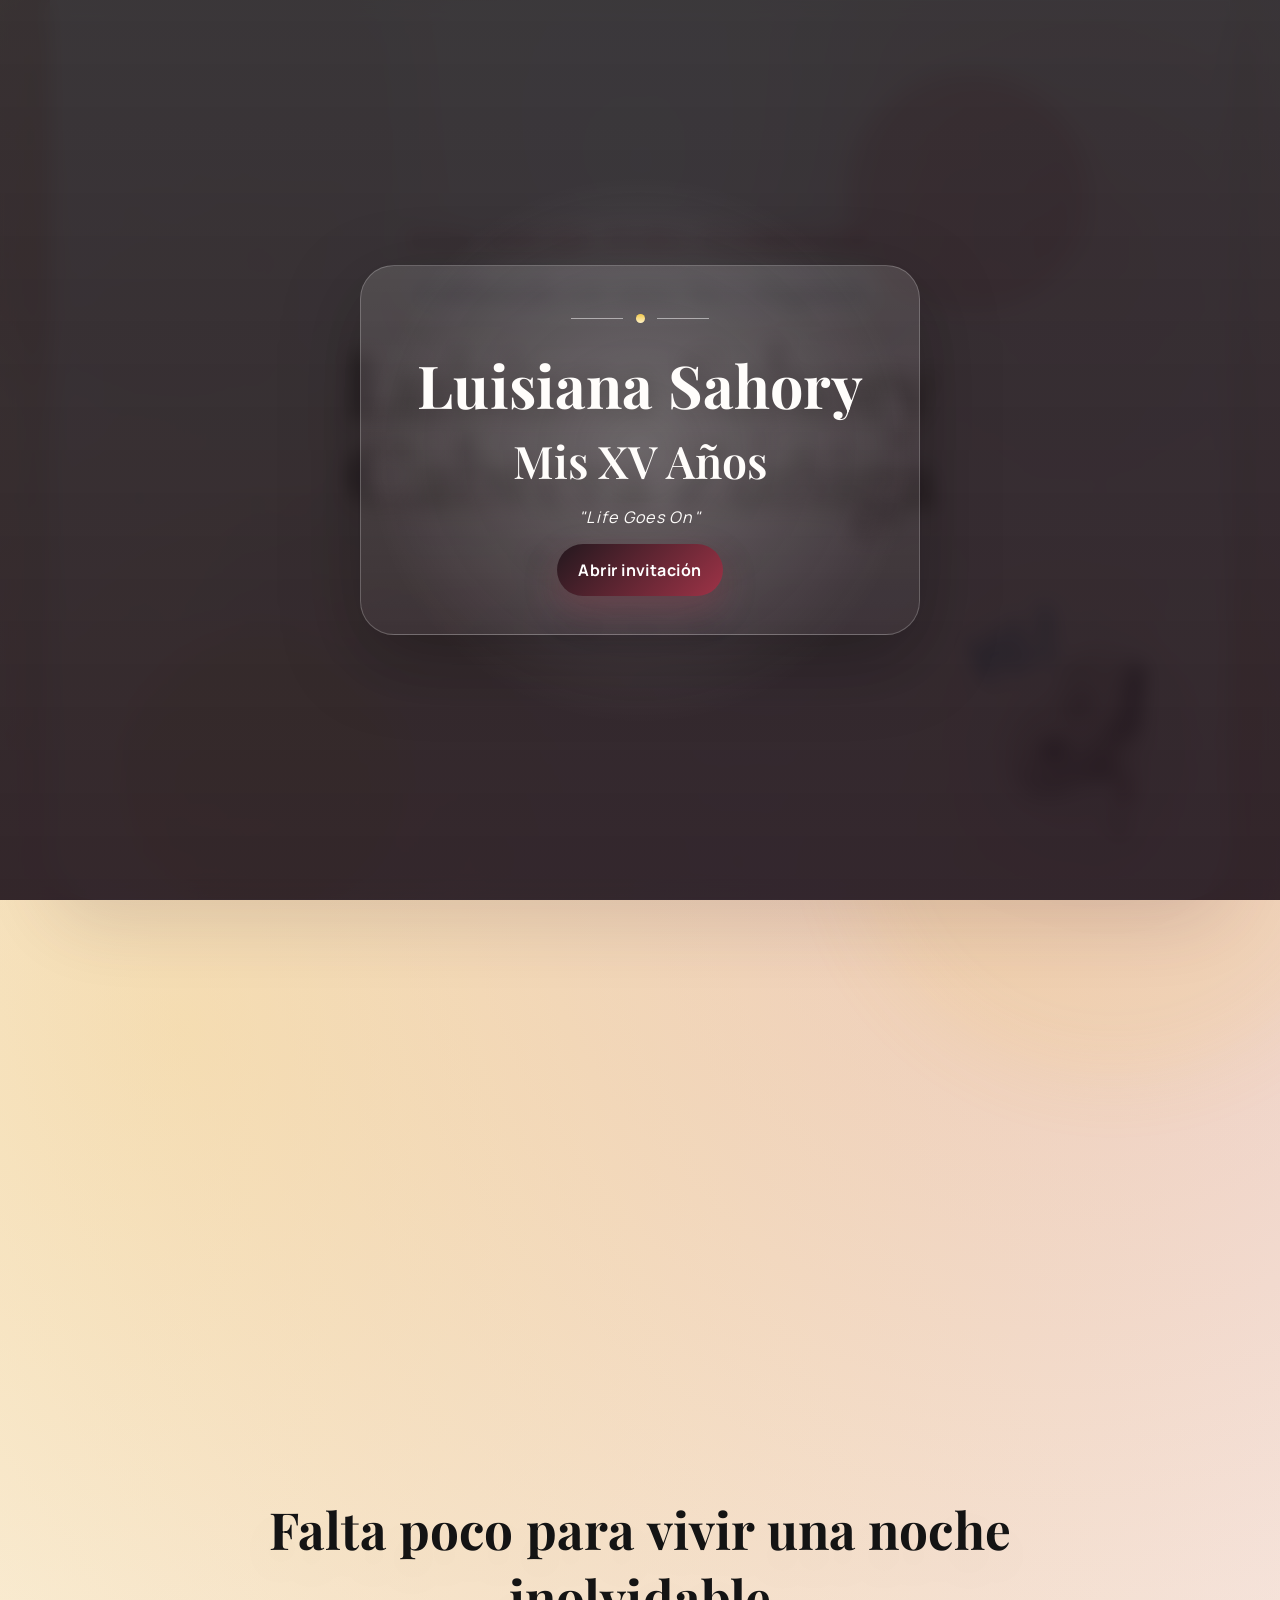
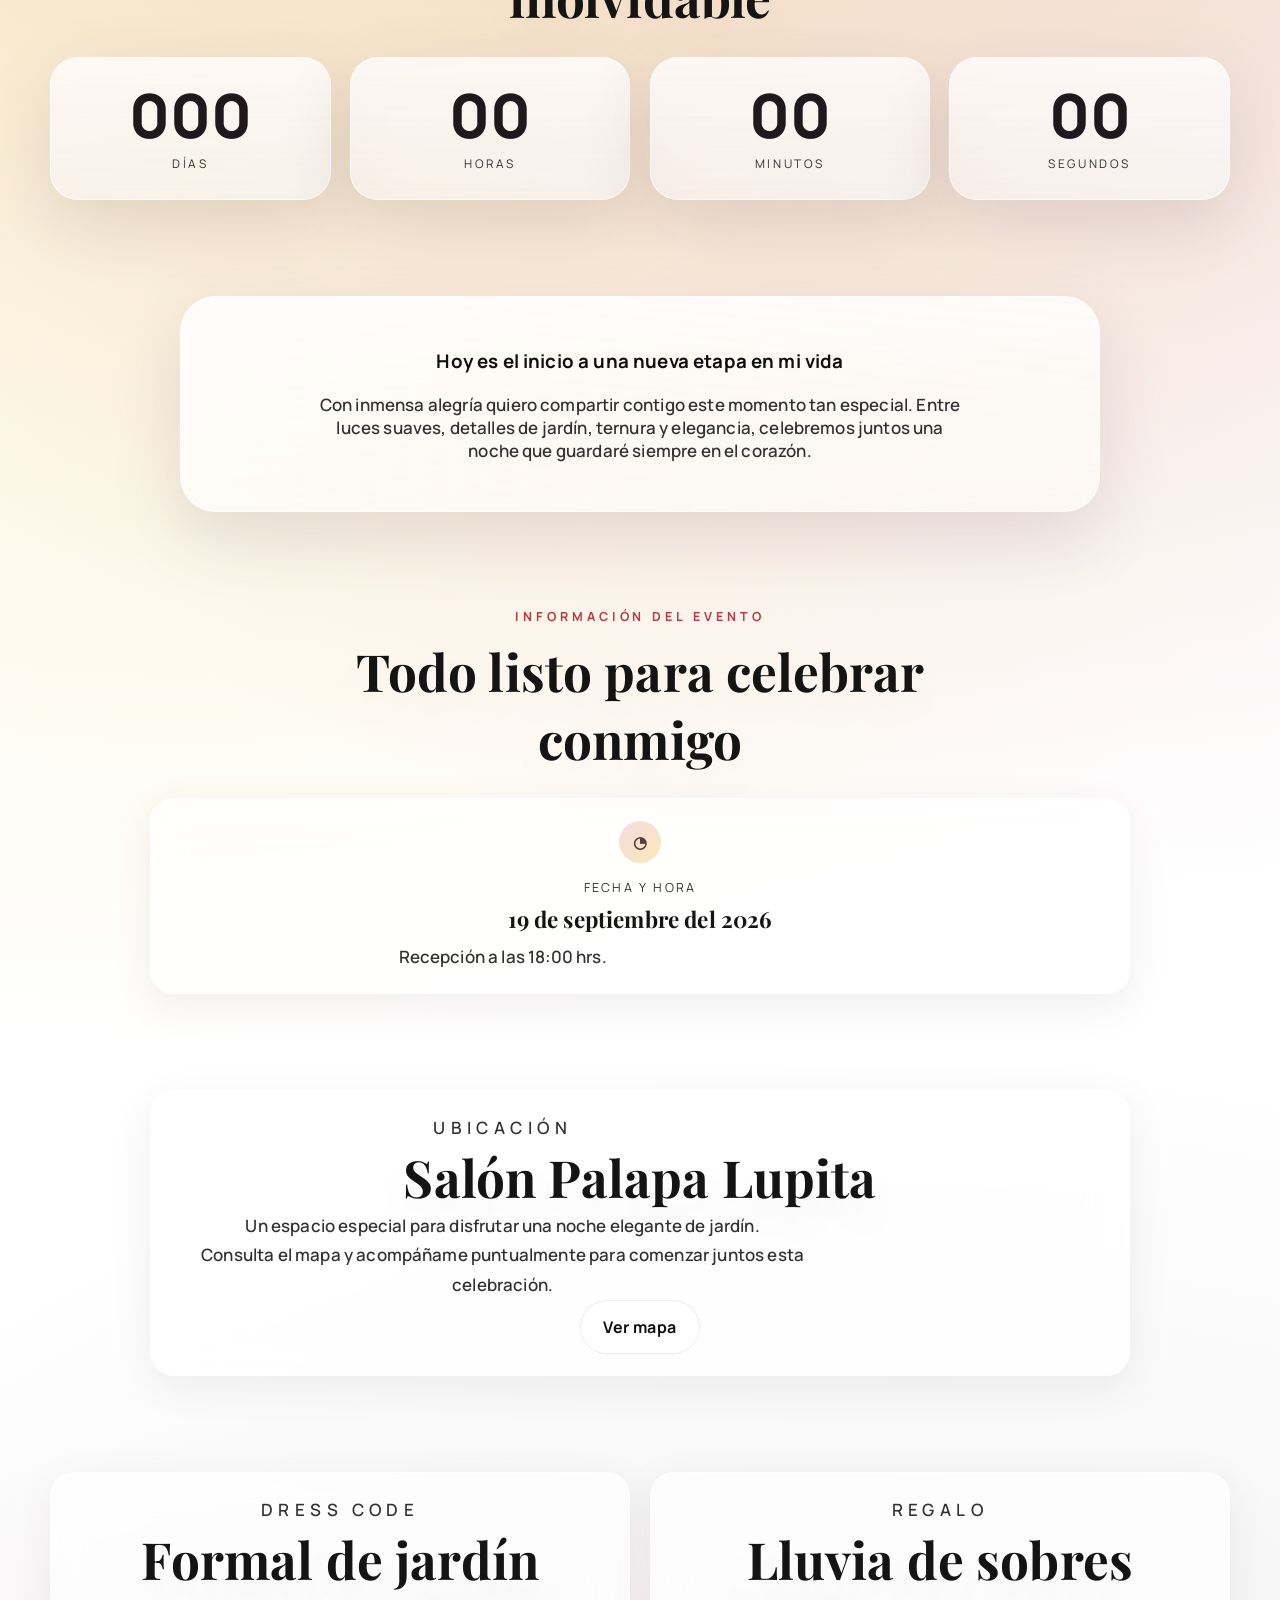
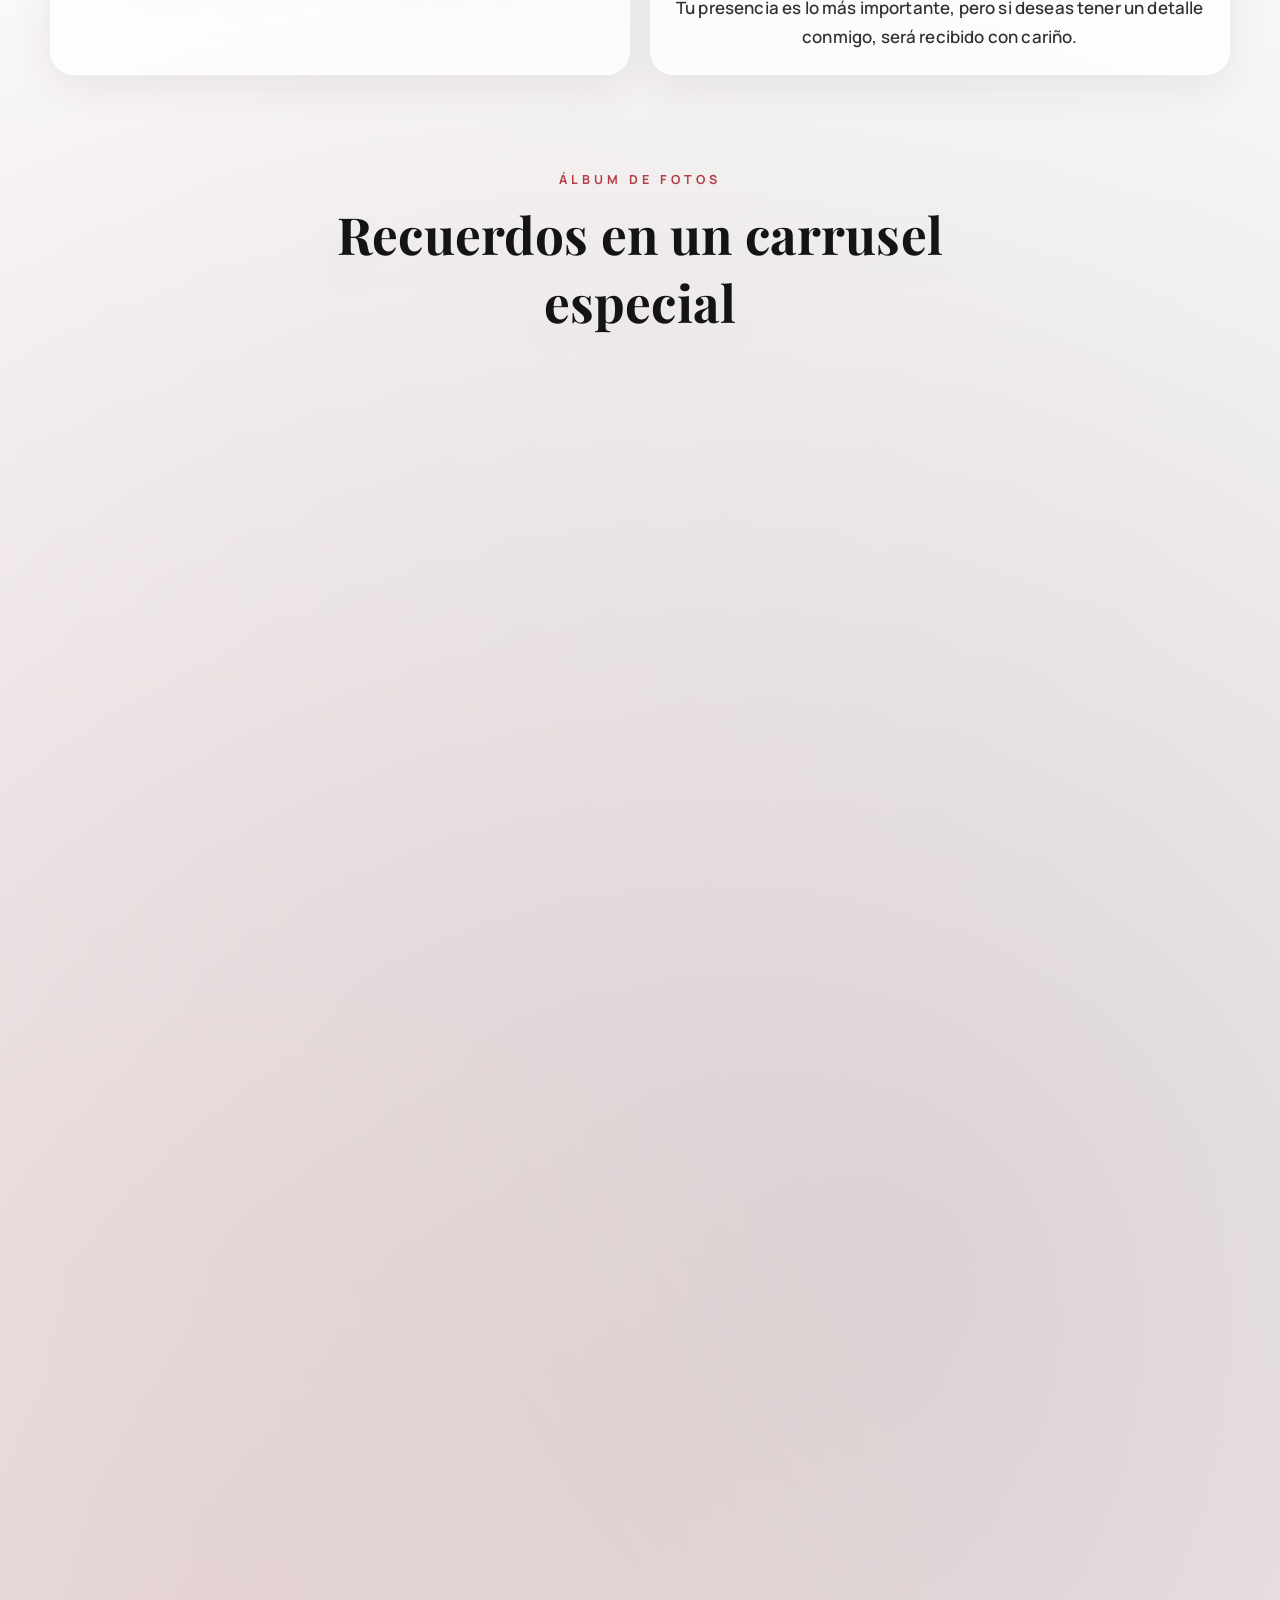
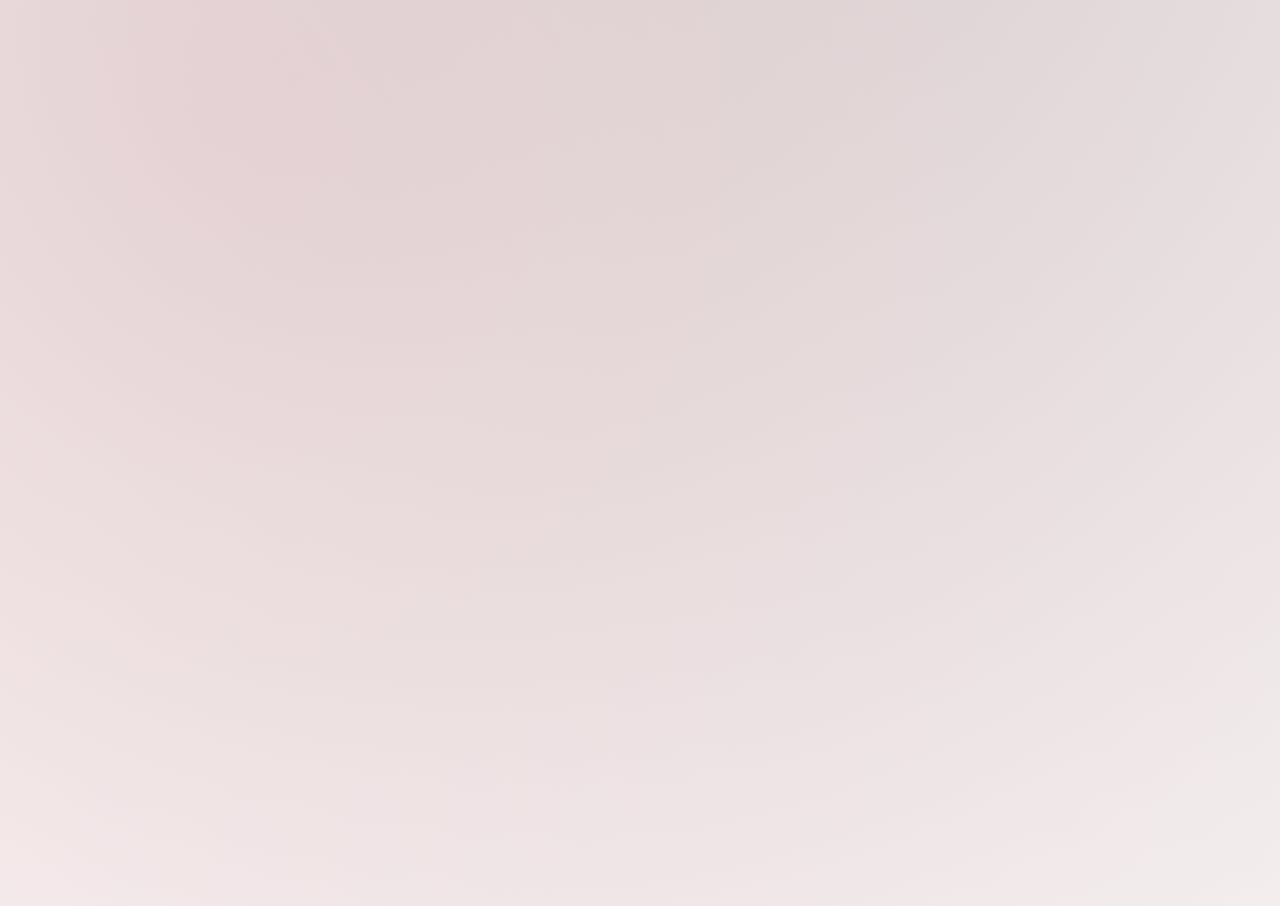
==== commit 45ca2578: "Add files via upload" ====
--- a/index.html
+++ b/index.html
@@ -66,8 +66,8 @@
           </article>
           <article>
             <span>Mis padrinos</span>
+            <strong>Arturo Vargas Jiménez</strong>
             <strong>Miguel Sánchez Martinez</strong>
-            <strong>Arturo Vargas Jiménez</strong>
           </article>
         </div>
       </div>
@@ -217,35 +217,35 @@
       </div>
       <div class="timeline-list reveal">
         <article class="timeline-item">
-          <span>18:00</span>
+          <span>17:00</span>
           <div>
             <h3>Recepción</h3>
             <p>Bienvenida y llegada de invitados.</p>
           </div>
         </article>
         <article class="timeline-item">
-          <span>19:00</span>
+          <span>18:00</span>
           <div>
             <h3>Presentación</h3>
             <p>Inicio de una noche llena de emoción y momentos especiales.</p>
           </div>
         </article>
         <article class="timeline-item">
-          <span>20:00</span>
+          <span>18:30</span>
+          <div>
+            <h3>Brindis y cena</h3>
+            <p>Celebración, gratitud y buenos deseos.</p>
+          </div>
+        </article>
+        <article class="timeline-item">
+          <span>19:00</span>
           <div>
             <h3>Vals</h3>
             <p>Un instante inolvidable para compartir en familia.</p>
           </div>
         </article>
         <article class="timeline-item">
-          <span>20:30</span>
-          <div>
-            <h3>Brindis y cena</h3>
-            <p>Celebración, gratitud y buenos deseos.</p>
-          </div>
-        </article>
-        <article class="timeline-item">
-          <span>21:30</span>
+          <span>28:30</span>
           <div>
             <h3>Fiesta</h3>
             <p>Música, alegría y una noche para recordar.</p>
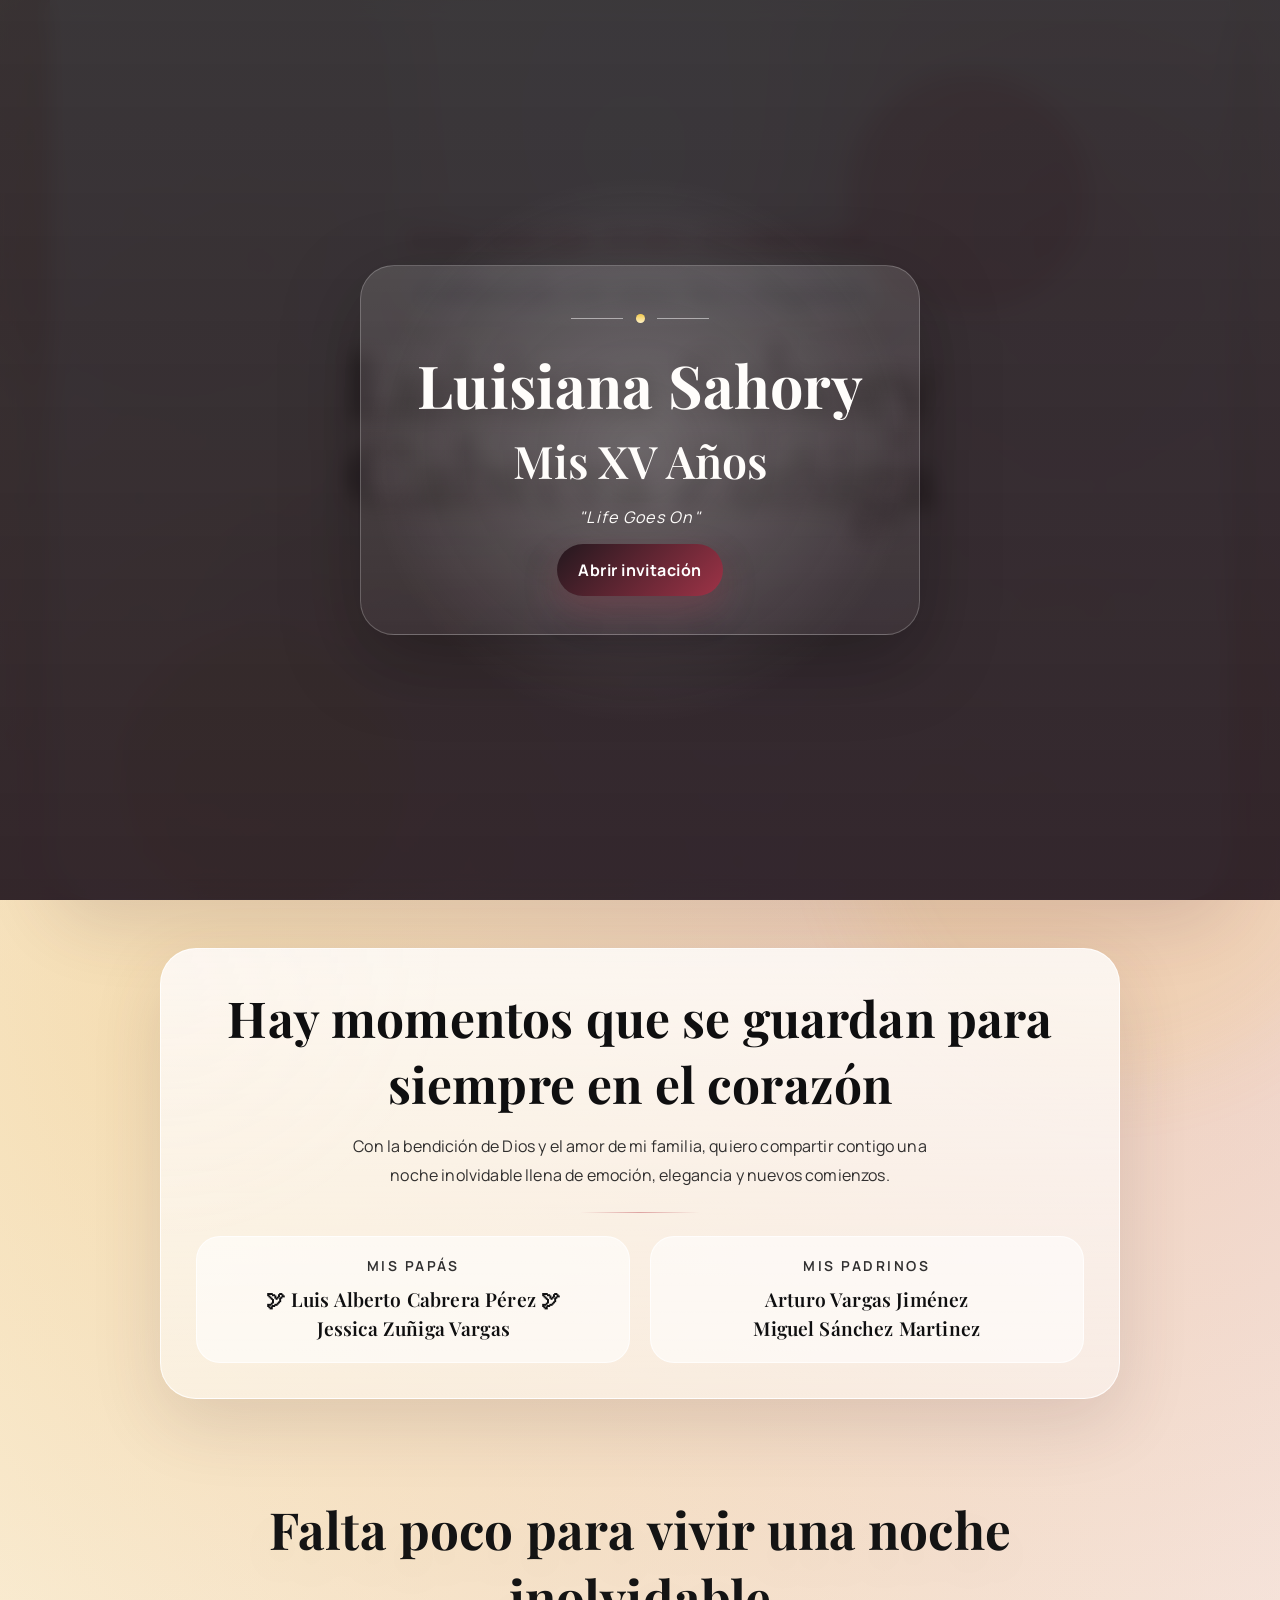
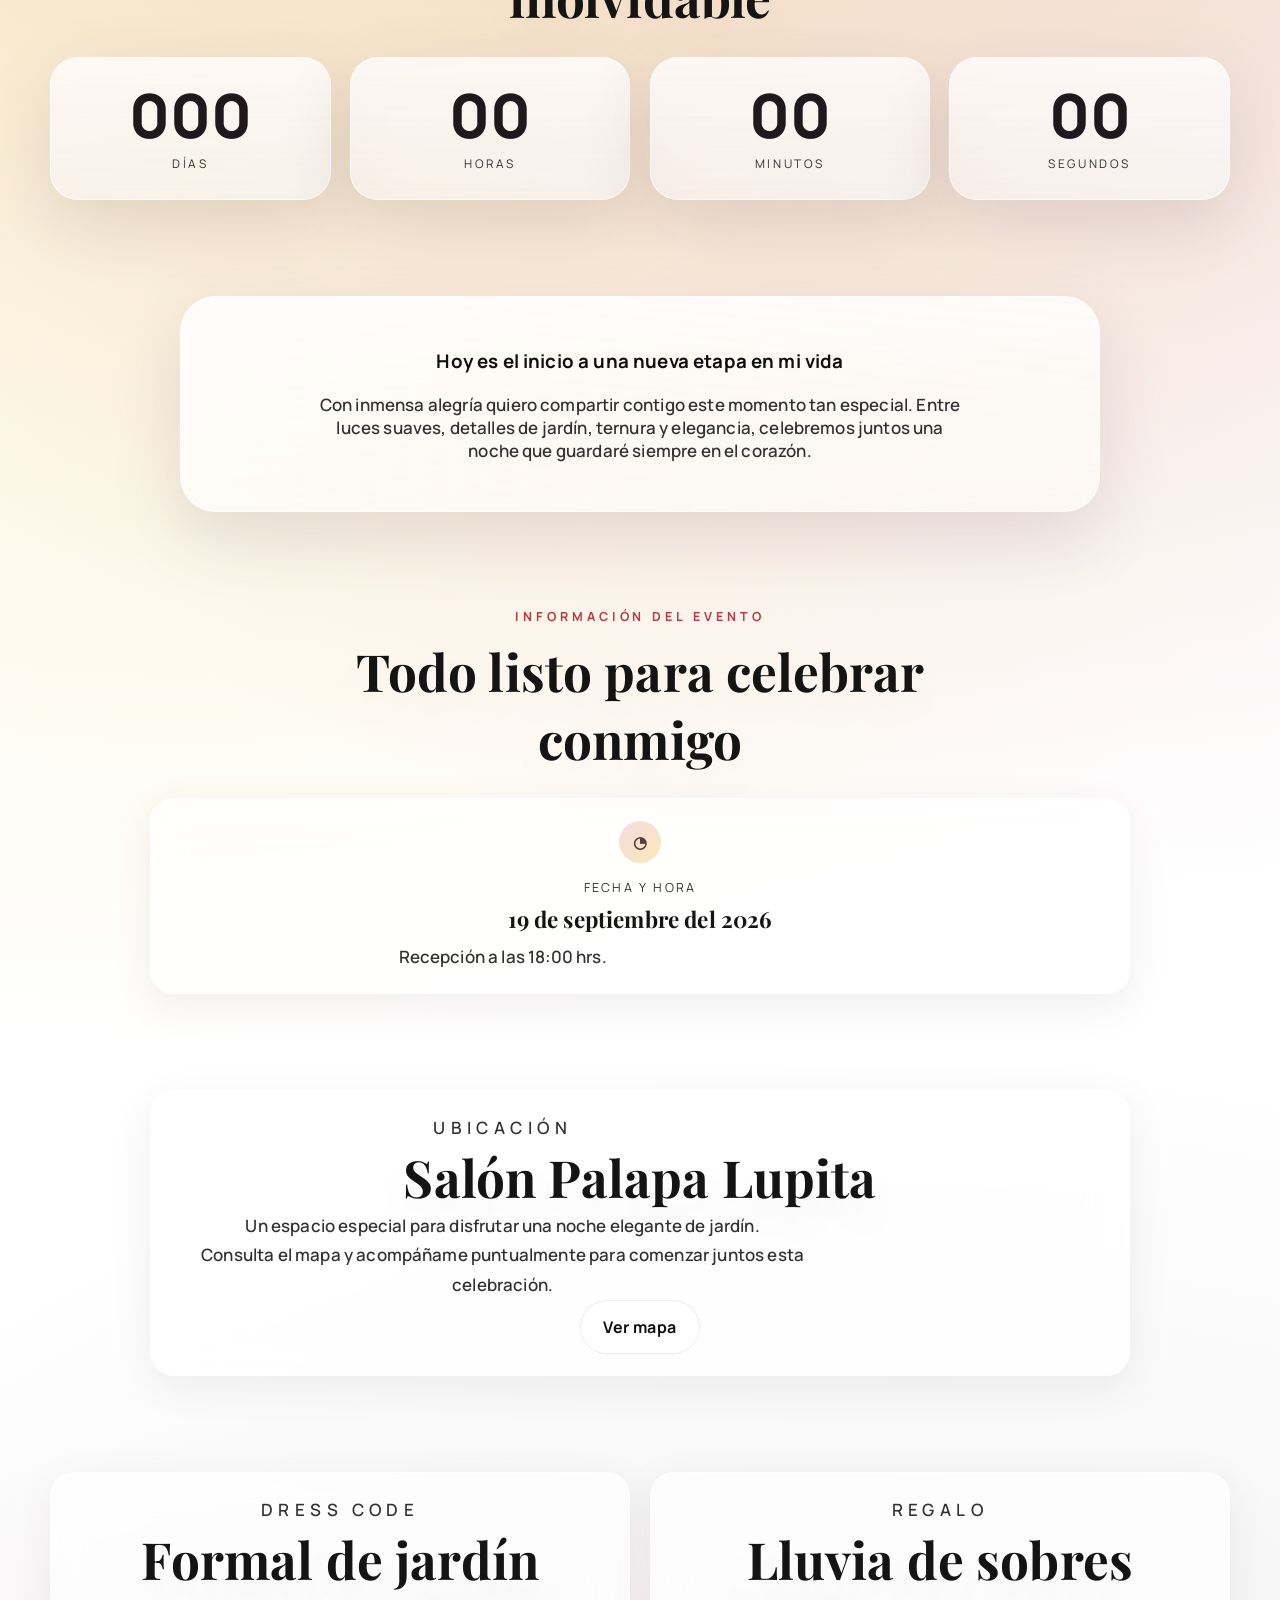
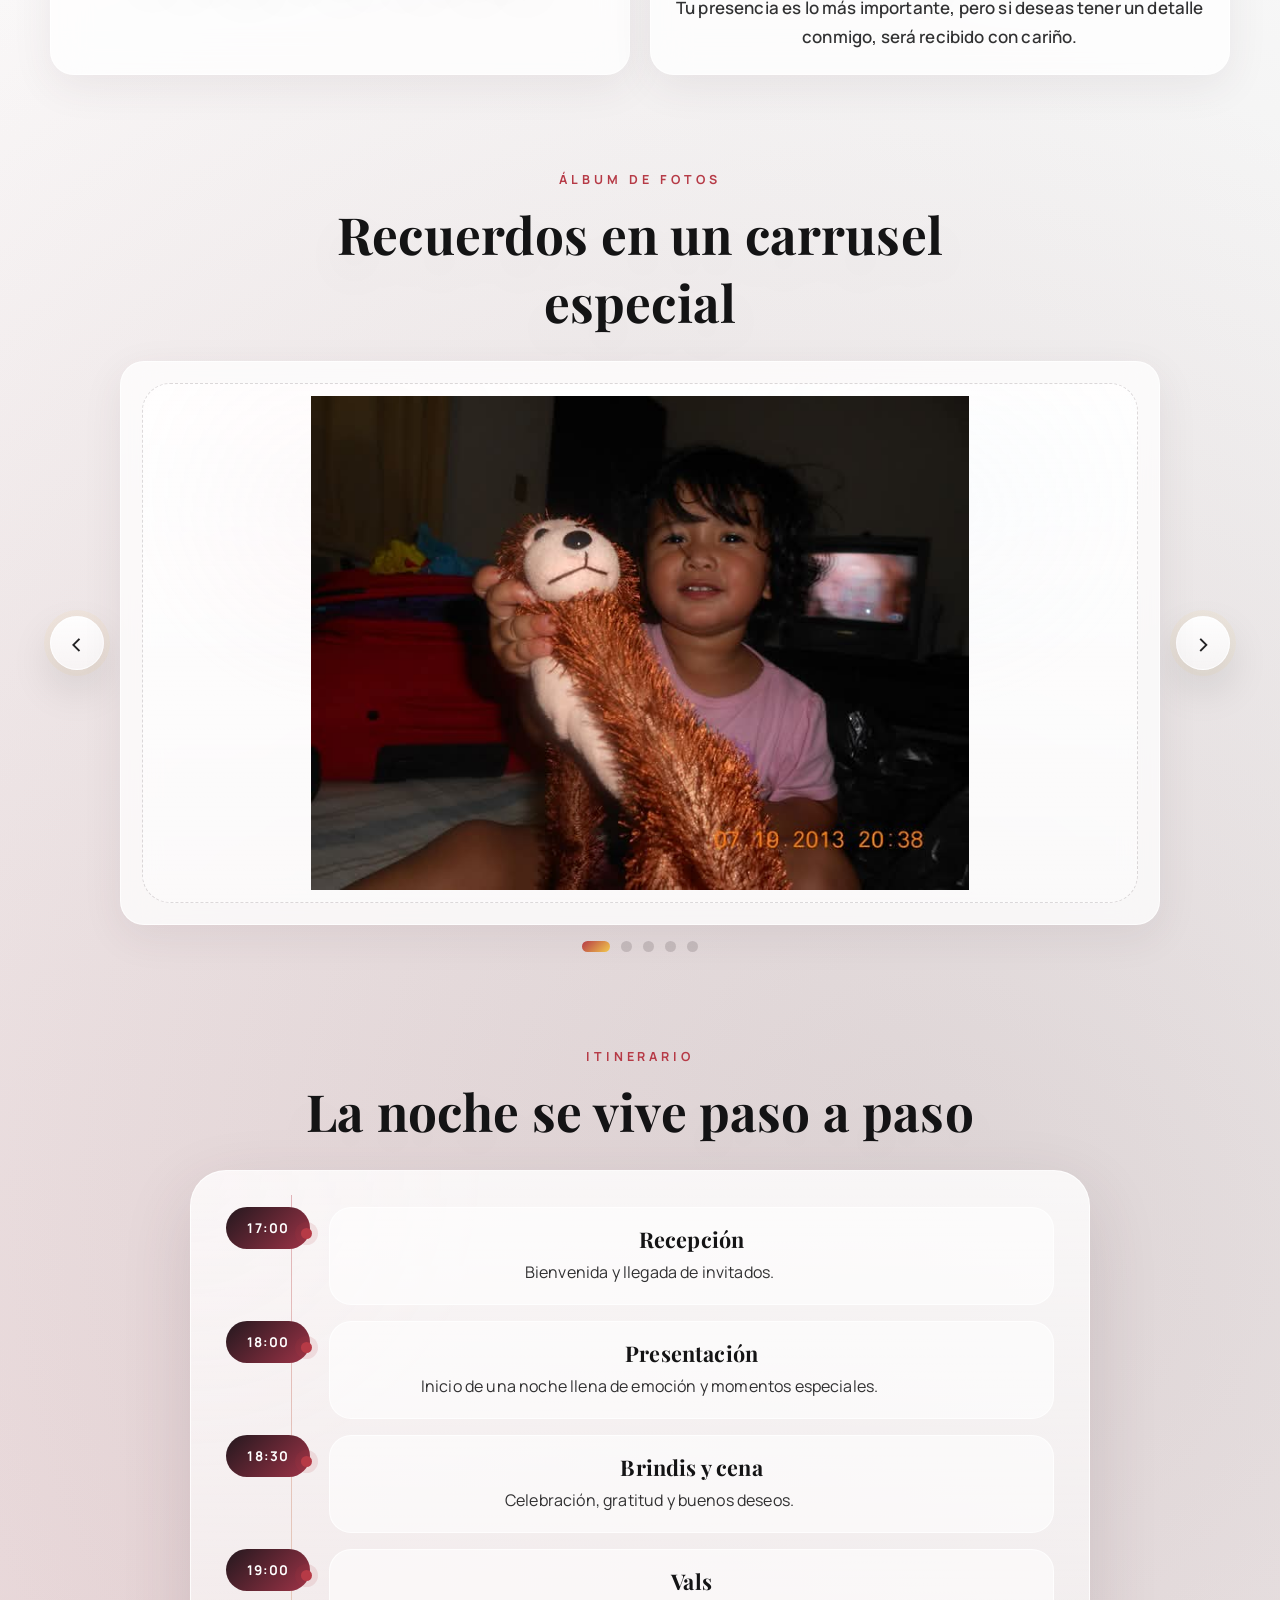
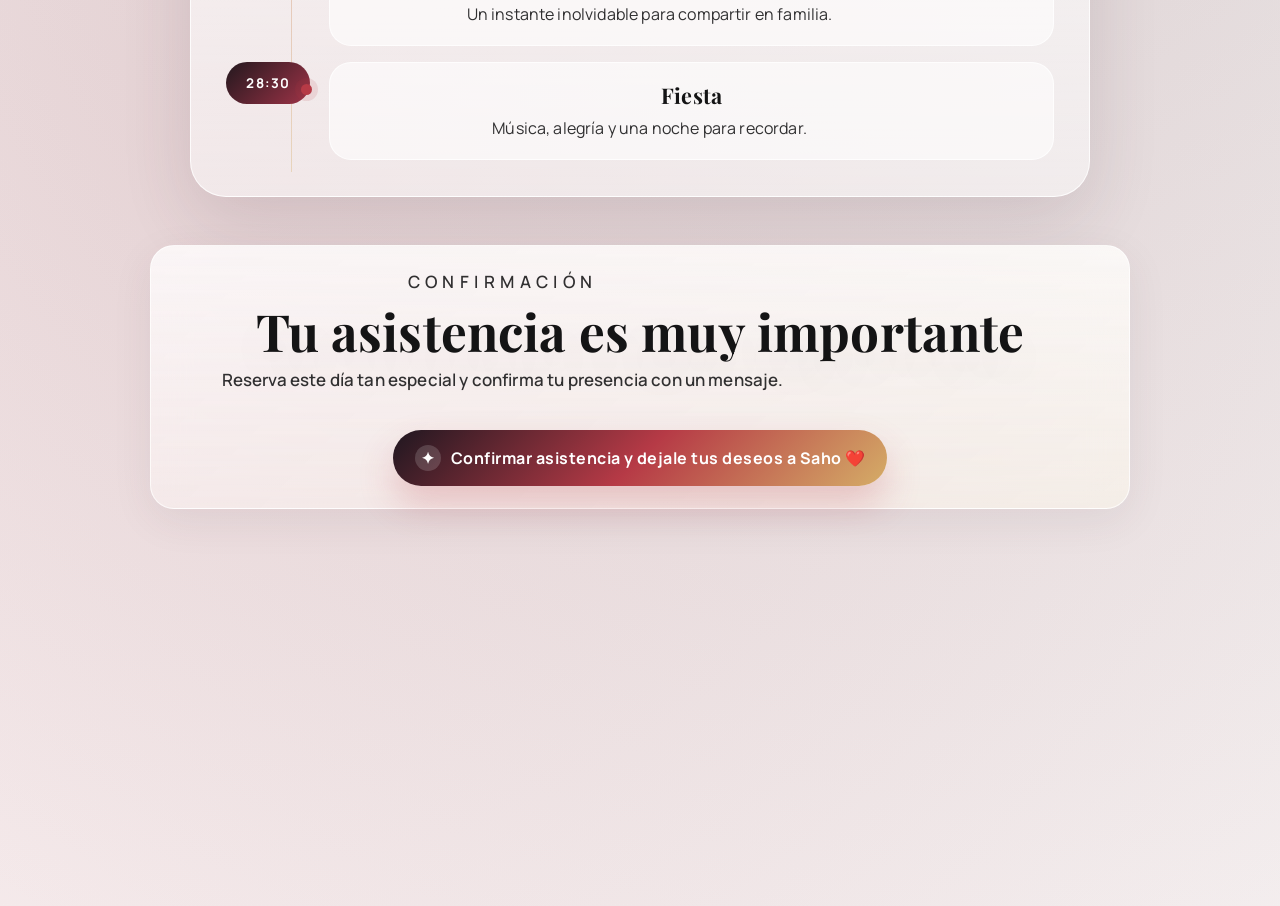
==== commit 0e8122be: "Add files via upload" ====
--- a/index.html
+++ b/index.html
@@ -262,12 +262,12 @@
         <div class="footer-actions">
           <a
             class="whatsapp-button"
-            href="https://wa.me/527828889440?text=Hola%2C%20confirmo%20mi%20asistencia%20a%20los%20XV%20de%20Luisiana%20Sahory."
+            href="https://wa.me/527821365832?text=Hola%2C%20confirmo%20mi%20asistencia%20a%20los%20XV%20de%20Luisiana%20Sahory."
             target="_blank"
             rel="noreferrer"
           >
             <span class="whatsapp-icon">✦</span>
-            <span>Confirmar asistencia</span>
+            <span>Confirmar asistencia y dejale tus deseos a Saho ❤️</span>
           </a>
         </div>
       </article>
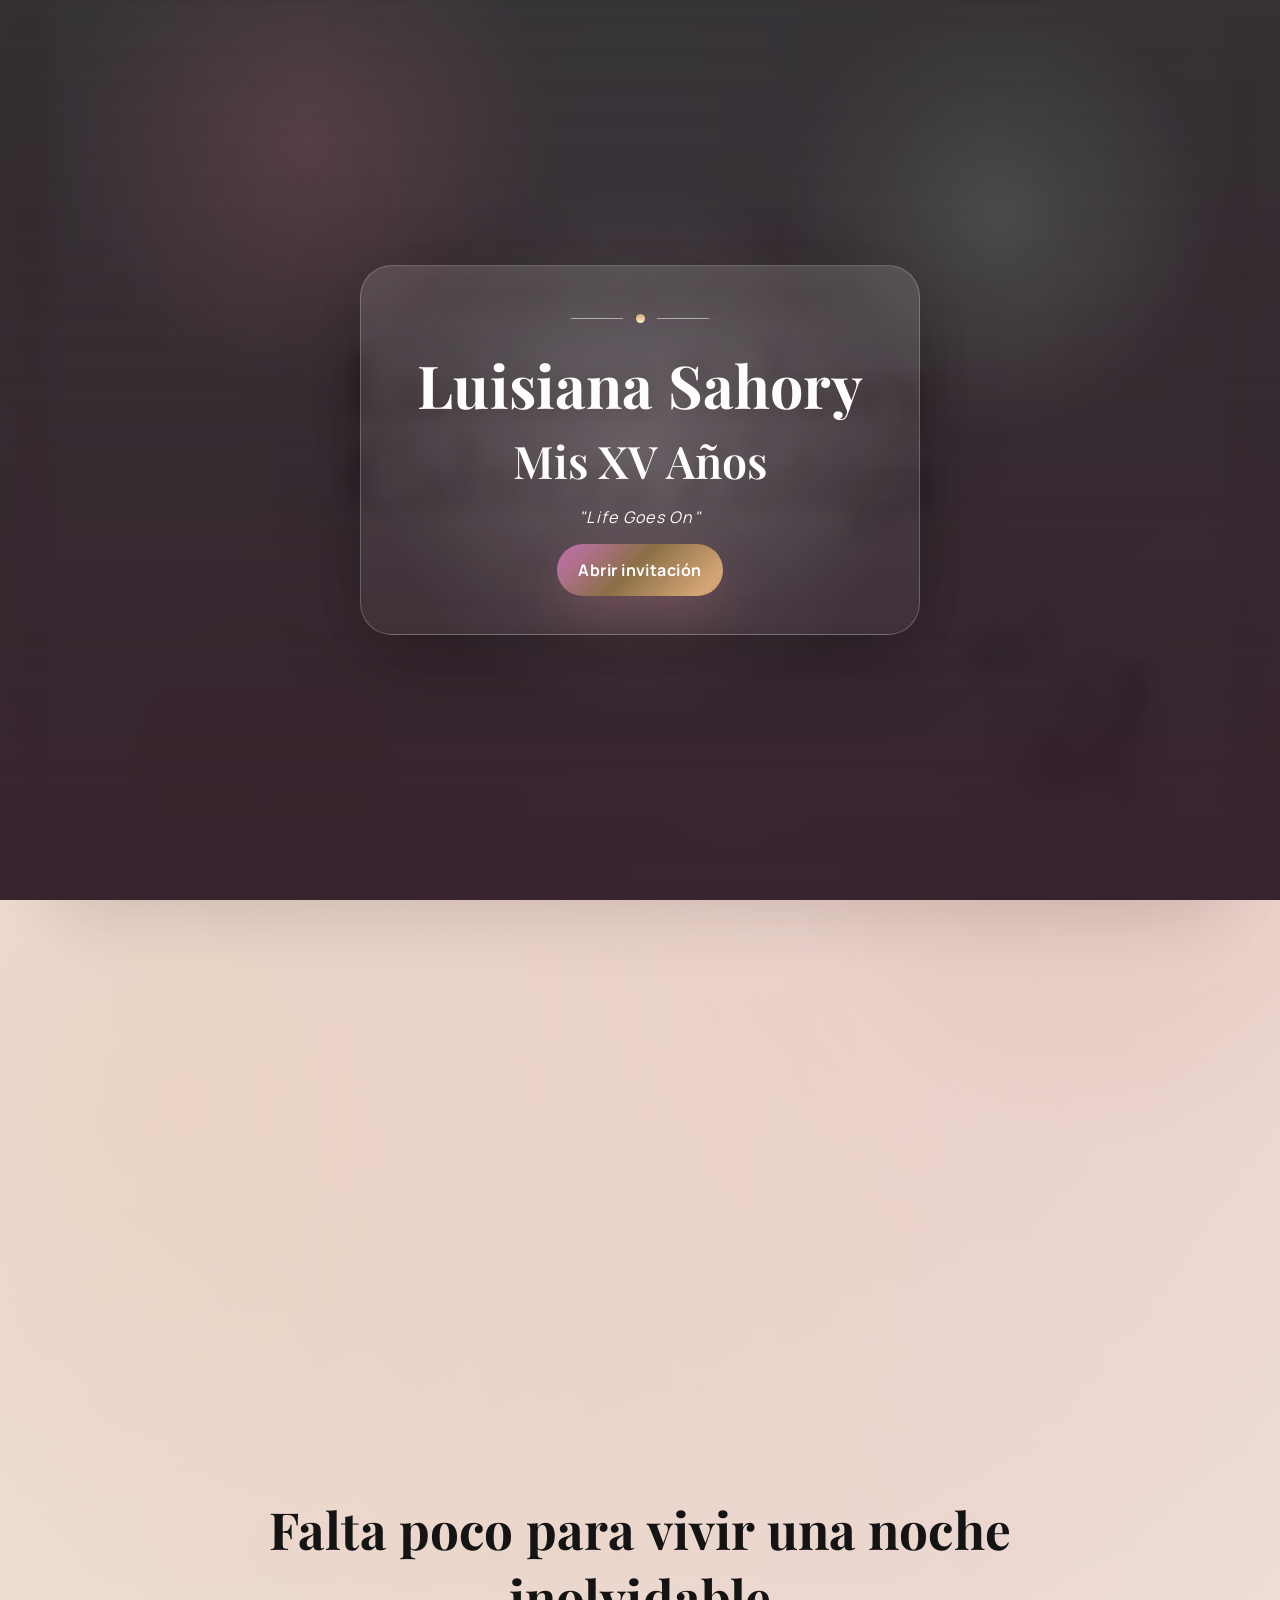
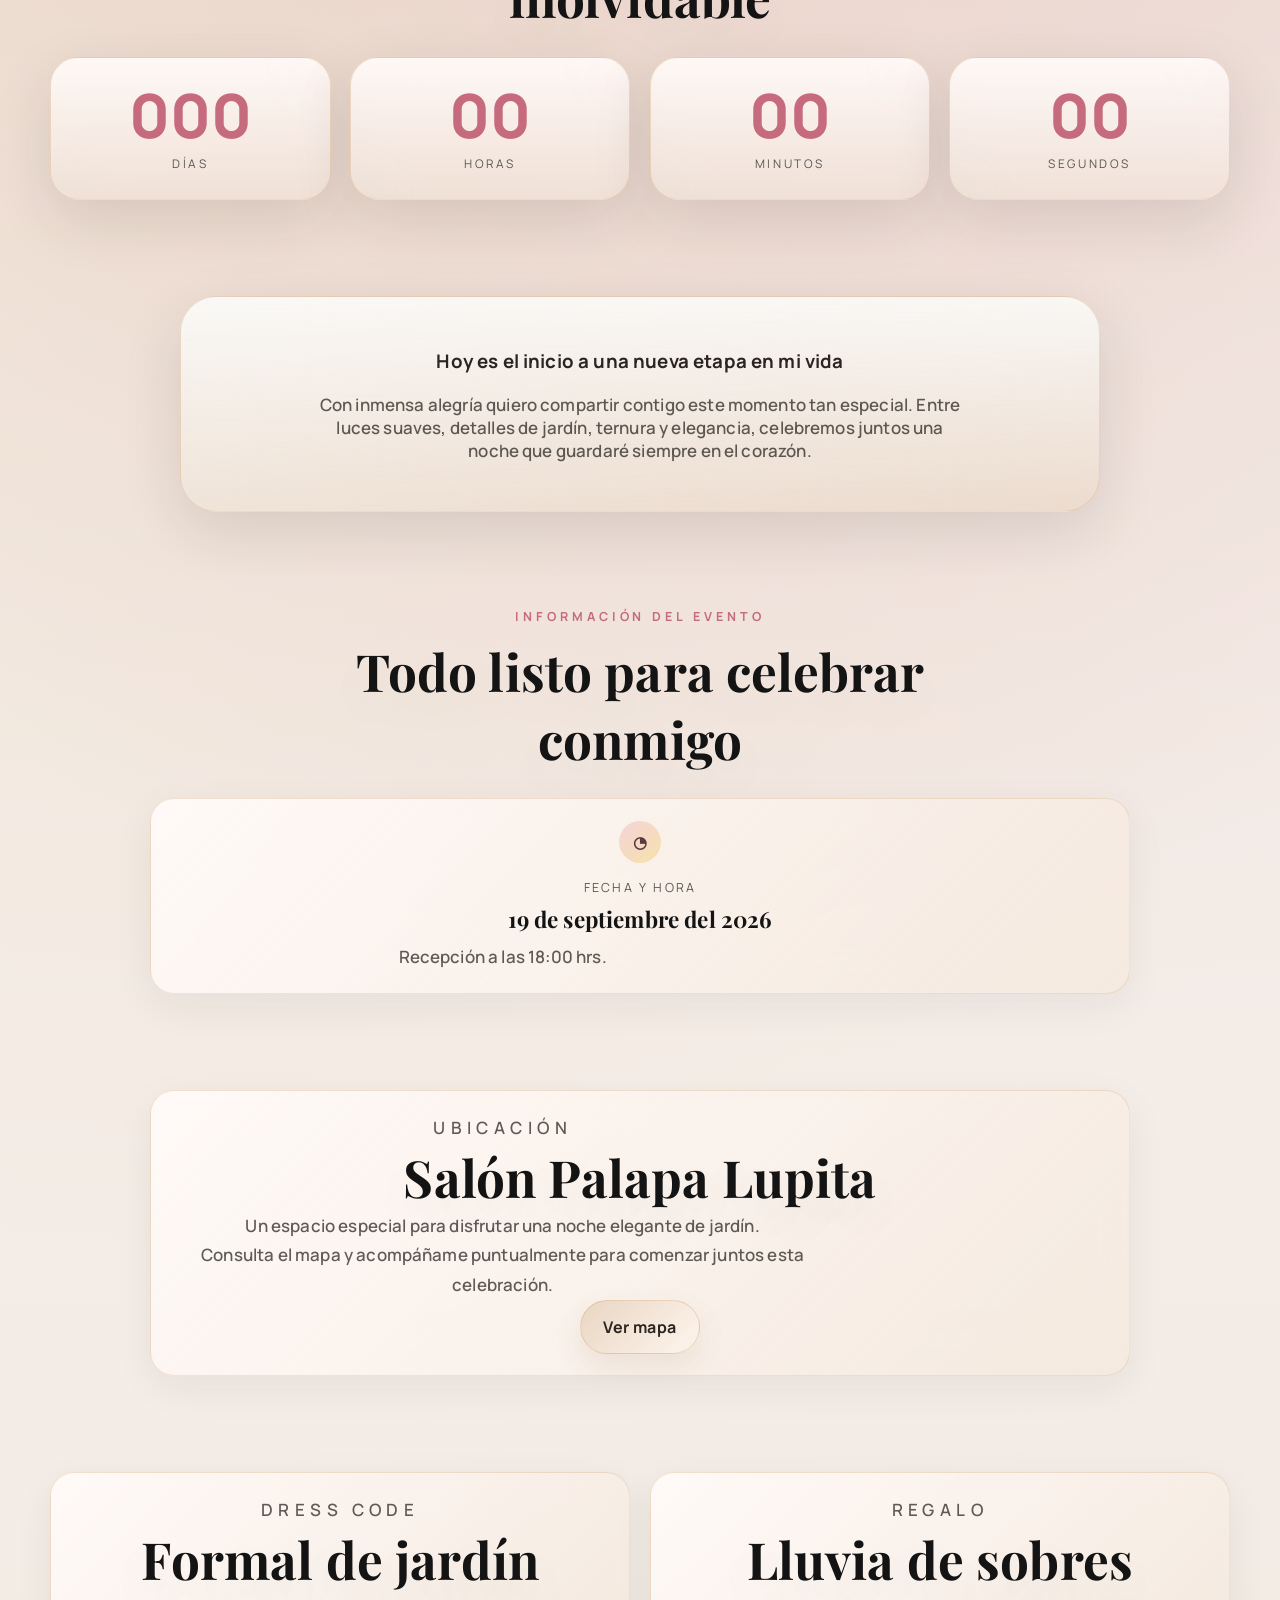
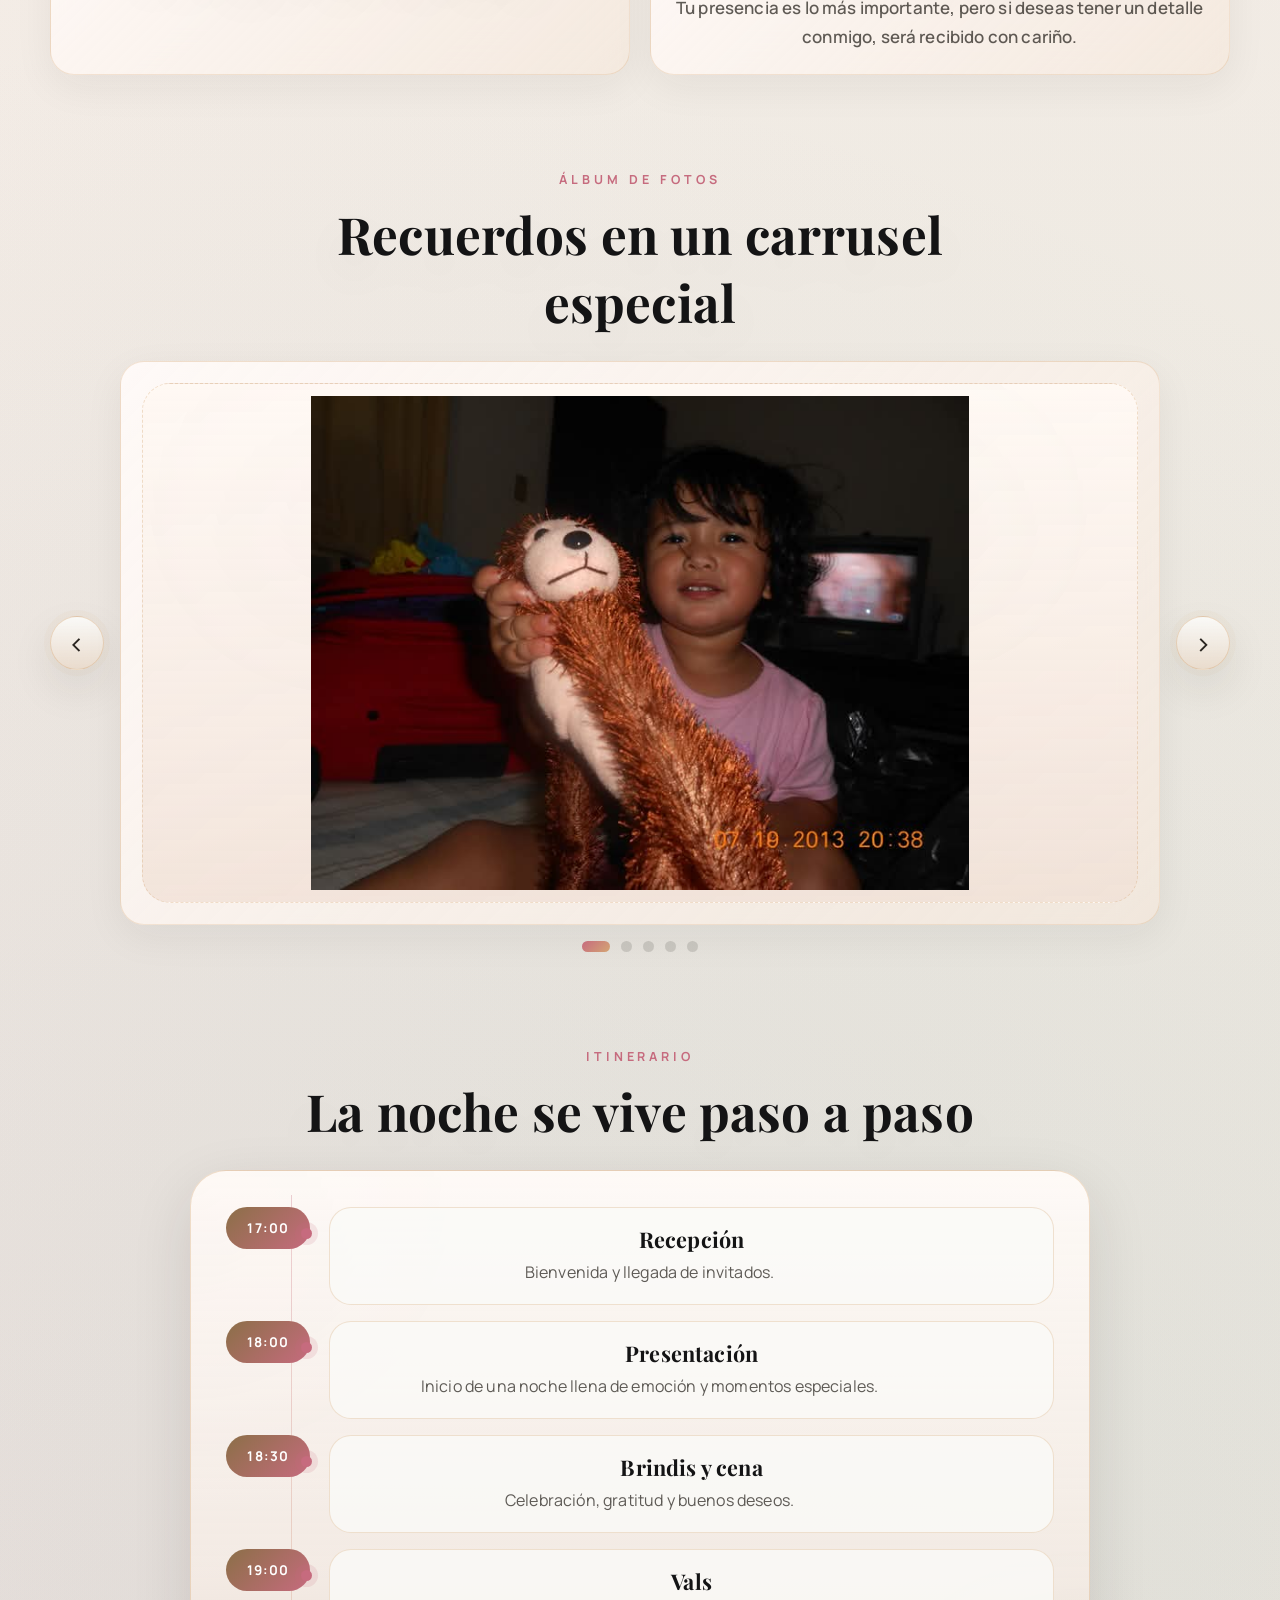
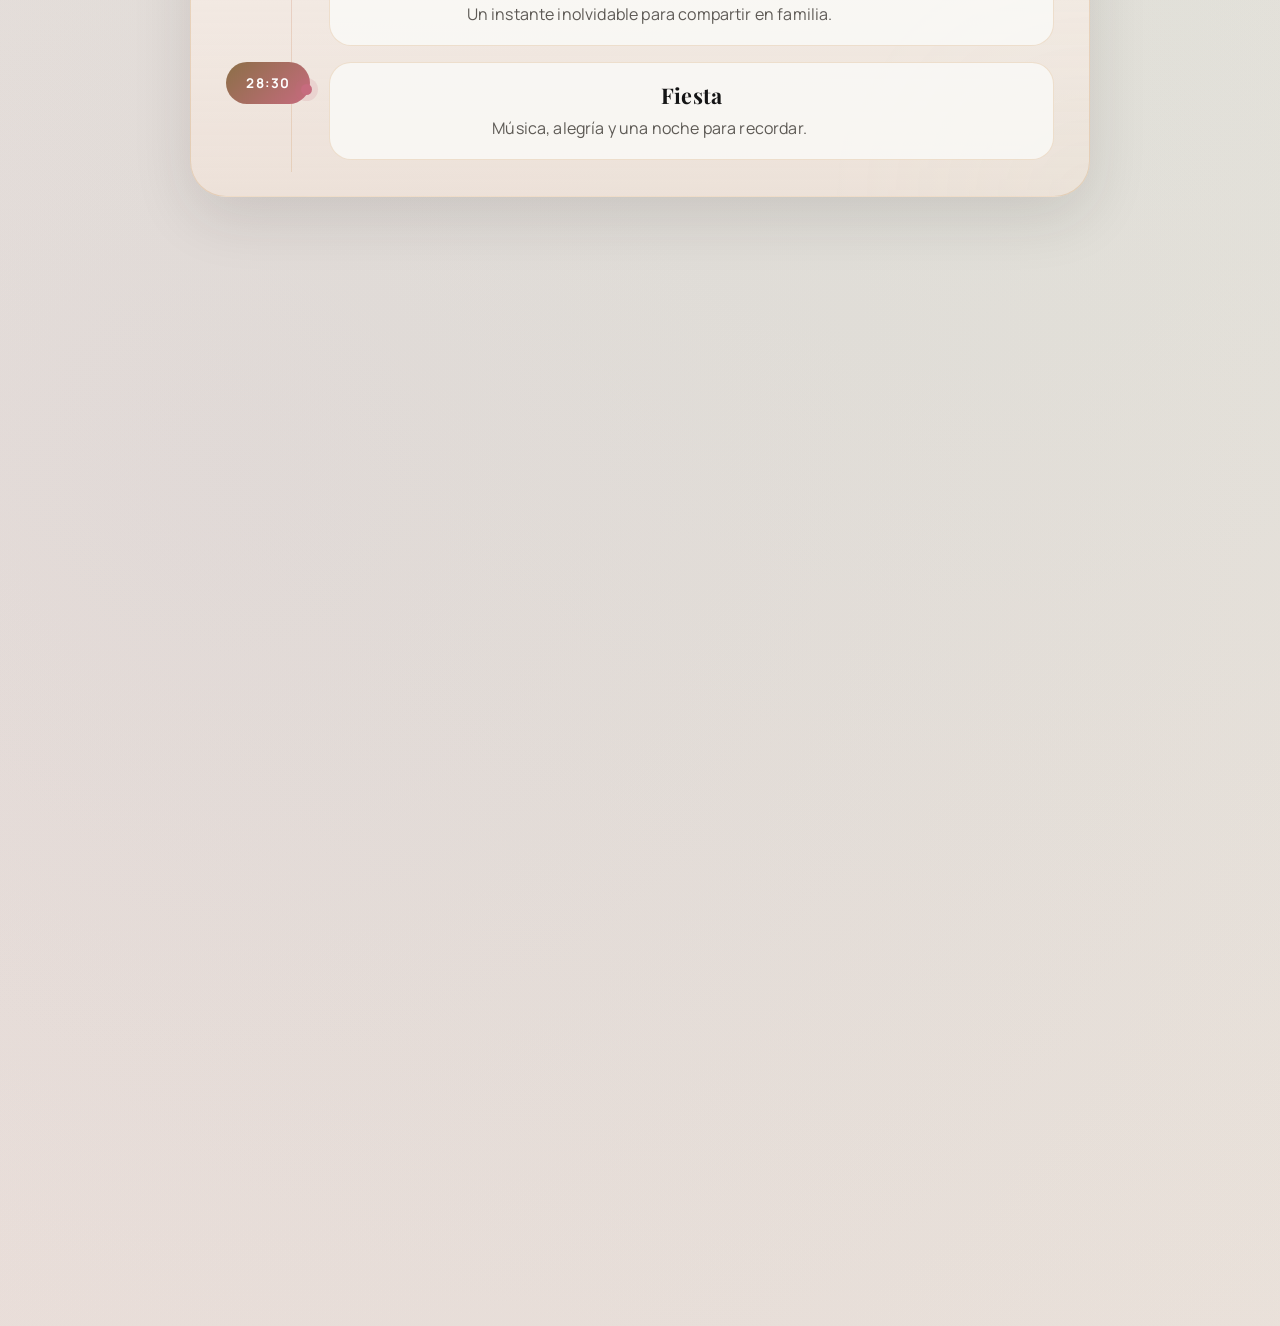
==== commit 34314069: "Add files via upload" ====
--- a/index.html
+++ b/index.html
@@ -272,6 +272,29 @@
         </div>
       </article>
     </section>
+
+    <section class="personal-pass section-shell reveal" id="pasePersonal">
+      <article class="action-card personal-pass-card reveal">
+        <p class="eyebrow">Pase personal</p>
+        <h2>Acceso exclusivo para ti</h2>
+        <p>
+          Presenta este pase personal en la entrada para disfrutar de un recibimiento especial,
+          detalles exclusivos y un lugar reservado en la celebración.
+        </p>
+        <div class="footer-actions">
+          <button class="secondary-button" id="showPassButton" type="button">Ver pase personal</button>
+        </div>
+      </article>
+    </section>
+
+    <div class="modal-overlay" id="passModal" aria-hidden="true">
+      <div class="modal-content" role="dialog" aria-modal="true" aria-labelledby="passModalTitle">
+        <button class="modal-close" id="closePassModal" type="button" aria-label="Cerrar pase">×</button>
+        <h3 id="passModalTitle">Pase personal</h3>
+        <img class="personal-pass-image" src="pase%20personal.png" alt="Pase personal" loading="lazy">
+        <p class="modal-copy">Muestra este pase en la entrada para recibir un trato especial y un asiento reservado.</p>
+      </div>
+    </div>
   </main>
 
   <footer class="footer section-shell reveal">
--- a/styles.css
+++ b/styles.css
@@ -1,22 +1,29 @@
 :root {
-  --bg: #ffffff;
-  --bg-2: #ffffff;
-  --surface: rgba(255, 255, 255, 0.74);
-  --surface-strong: rgba(255, 255, 255, 0.86);
-  --text: #0f0f10;
-  --muted: rgba(15, 15, 16, 0.86);
-  --line: rgba(15, 15, 16, 0.12);
-  --gold: #f2c94c;
-  --rose: #b63a46;
-  --sky: #f2c94c;
-  --cream: rgba(15, 15, 16, 0.06);
-  --red: #b63a46;
-  --yellow: #f2c94c;
-  --shadow: 0 24px 70px rgba(77, 52, 63, 0.14);
-  --radius-xl: 34px;
+  --bg: #fafaf8;
+  --bg-2: #f5f3f0;
+  --surface: rgba(250, 250, 248, 0.92);
+  --surface-strong: rgba(250, 250, 248, 0.96);
+  --text: #2a2520;
+  --muted: rgba(42, 37, 32, 0.75);
+  --line: rgba(42, 37, 32, 0.08);
+  --gold: #d4a574;
+  --rose: #c66b7e;
+  --rose-dark: #9f4a67;
+  --sky: #c66b7e;
+  --lavender: #b28eb7;
+  --peach: #e7c3a9;
+  --mint: #a6d8c1;
+  --cream: rgba(42, 37, 32, 0.03);
+  --red: #c66b7e;
+  --yellow: #d4a574;
+  --shadow: 0 20px 60px rgba(42, 37, 32, 0.12);
+  --shadow-lg: 0 30px 90px rgba(42, 37, 32, 0.18);
+  --radius-xl: 32px;
   --radius-lg: 24px;
   --radius-md: 18px;
   --max-width: 1180px;
+  --accent-dark: #8b6f47;
+  --accent-light: #e8d4c0;
 }
 
 * {
@@ -34,11 +41,11 @@
   color: var(--text);
   text-rendering: optimizeLegibility;
   background:
-    radial-gradient(circle at 14% 18%, rgba(242, 201, 76, 0.35), transparent 34%),
-    radial-gradient(circle at 82% 14%, rgba(182, 58, 70, 0.26), transparent 34%),
-    radial-gradient(circle at 72% 78%, rgba(15, 15, 16, 0.12), transparent 40%),
-    radial-gradient(circle at 18% 86%, rgba(182, 58, 70, 0.16), transparent 38%),
-    linear-gradient(180deg, #ffffff 0%, #ffffff 60%, #ffffff 100%);
+    radial-gradient(circle at 14% 18%, rgba(212, 165, 116, 0.28), transparent 34%),
+    radial-gradient(circle at 82% 14%, rgba(198, 107, 126, 0.22), transparent 34%),
+    radial-gradient(circle at 72% 78%, rgba(166, 216, 193, 0.18), transparent 38%),
+    radial-gradient(circle at 18% 86%, rgba(178, 142, 183, 0.16), transparent 38%),
+    linear-gradient(180deg, #fafaf8 0%, #f4ede7 45%, #f0e6dd 100%);
   overflow-x: hidden;
 }
 
@@ -56,28 +63,28 @@
 
 body::before {
   z-index: -3;
-  opacity: 0.35;
+  opacity: 0.25;
   background:
-    radial-gradient(circle at 18px 18px, rgba(15, 15, 16, 0.1) 0 5px, transparent 5.5px),
-    radial-gradient(circle at 32px 15px, rgba(182, 58, 70, 0.09) 0 3px, transparent 3.5px),
-    radial-gradient(circle at 8px 15px, rgba(242, 201, 76, 0.12) 0 3px, transparent 3.5px);
+    radial-gradient(circle at 18px 18px, rgba(42, 37, 32, 0.08) 0 5px, transparent 5.5px),
+    radial-gradient(circle at 32px 15px, rgba(198, 107, 126, 0.07) 0 3px, transparent 3.5px),
+    radial-gradient(circle at 8px 15px, rgba(212, 165, 116, 0.1) 0 3px, transparent 3.5px);
   background-size: 120px 120px;
 }
 
 body::after {
   z-index: -2;
-  opacity: 0.12;
+  opacity: 0.1;
   background:
-    url("data:image/svg+xml,%3Csvg xmlns='http://www.w3.org/2000/svg' width='320' height='220' viewBox='0 0 320 220'%3E%3Cg fill='none' stroke='%230f0f10' stroke-width='8' stroke-linecap='round' stroke-linejoin='round' opacity='0.55'%3E%3Cpath d='M78 106c-22-44-3-86 43-96 48-10 86 16 92 57 7 45-26 73-63 71-42-2-64-22-60-53 5-34 44-45 71-28 33 21 22 60-12 70-34 10-70-10-73-45'/%3E%3Cpath d='M214 140c18 8 32 22 34 40'/%3E%3C/g%3E%3C/svg%3E"),
-    url("data:image/svg+xml,%3Csvg xmlns='http://www.w3.org/2000/svg' width='300' height='200' viewBox='0 0 300 200'%3E%3Cg fill='none' stroke='%230f0f10' stroke-width='8' stroke-linecap='round' stroke-linejoin='round' opacity='0.55'%3E%3Cpath d='M52 110c18-52 80-86 136-66 40 14 58 56 37 90-20 33-70 42-104 18-28-20-28-56-2-72 23-15 58-6 62 18 5 28-28 44-52 32'/%3E%3C/g%3E%3C/svg%3E"),
-    radial-gradient(circle at 22% 28%, rgba(242, 201, 76, 0.35) 0 8%, transparent 9%),
-    radial-gradient(circle at 78% 30%, rgba(182, 58, 70, 0.3) 0 7%, transparent 8%),
-    radial-gradient(circle at 70% 74%, rgba(15, 15, 16, 0.18) 0 10%, transparent 11%),
-    radial-gradient(circle at 30% 78%, rgba(182, 58, 70, 0.22) 0 6%, transparent 7%);
+    url("data:image/svg+xml,%3Csvg xmlns='http://www.w3.org/2000/svg' width='320' height='220' viewBox='0 0 320 220'%3E%3Cg fill='none' stroke='%232a2520' stroke-width='8' stroke-linecap='round' stroke-linejoin='round' opacity='0.4'%3E%3Cpath d='M78 106c-22-44-3-86 43-96 48-10 86 16 92 57 7 45-26 73-63 71-42-2-64-22-60-53 5-34 44-45 71-28 33 21 22 60-12 70-34 10-70-10-73-45'/%3E%3Cpath d='M214 140c18 8 32 22 34 40'/%3E%3C/g%3E%3C/svg%3E"),
+    url("data:image/svg+xml,%3Csvg xmlns='http://www.w3.org/2000/svg' width='300' height='200' viewBox='0 0 300 200'%3E%3Cg fill='none' stroke='%232a2520' stroke-width='8' stroke-linecap='round' stroke-linejoin='round' opacity='0.4'%3E%3Cpath d='M52 110c18-52 80-86 136-66 40 14 58 56 37 90-20 33-70 42-104 18-28-20-28-56-2-72 23-15 58-6 62 18 5 28-28 44-52 32'/%3E%3C/g%3E%3C/svg%3E"),
+    radial-gradient(circle at 22% 28%, rgba(212, 165, 116, 0.25) 0 8%, transparent 9%),
+    radial-gradient(circle at 78% 30%, rgba(198, 107, 126, 0.22) 0 7%, transparent 8%),
+    radial-gradient(circle at 70% 74%, rgba(42, 37, 32, 0.12) 0 10%, transparent 11%),
+    radial-gradient(circle at 30% 78%, rgba(198, 107, 126, 0.16) 0 6%, transparent 7%);
   background-repeat: no-repeat, no-repeat, repeat, repeat, repeat, repeat;
   background-position: 6% 18%, 92% 70%, 0 0, 0 0, 0 0, 0 0;
   background-size: 280px auto, 260px auto, 180px 180px, 180px 180px, 180px 180px, 180px 180px;
-  mix-blend-mode: soft-light;
+  mix-blend-mode: overlay;
 }
 
 body.no-scroll {
@@ -133,14 +140,14 @@
 .ambient-top {
   top: -12vw;
   left: -10vw;
-  background: rgba(182, 58, 70, 0.28);
+  background: rgba(198, 107, 126, 0.22);
   animation: floatAmbient 12s ease-in-out infinite;
 }
 
 .ambient-bottom {
   bottom: -14vw;
   right: -8vw;
-  background: rgba(242, 201, 76, 0.26);
+  background: rgba(212, 165, 116, 0.2);
   animation: floatAmbient 14s ease-in-out infinite reverse;
 }
 
@@ -156,9 +163,9 @@
   top: -12vh;
   width: 12px;
   height: 12px;
-  background: rgba(242, 201, 76, 0.55);
+  background: rgba(212, 165, 116, 0.6);
   border-radius: 50%;
-  opacity: 0.6;
+  opacity: 0.5;
   filter: blur(0.15px);
   animation: petalFall linear infinite;
 }
@@ -183,8 +190,10 @@
   place-items: center;
   padding: 1.5rem;
   background:
-    radial-gradient(circle at center, rgba(255, 255, 255, 0.2), transparent 35%),
-    linear-gradient(180deg, rgba(16, 14, 18, 0.82), rgba(30, 18, 27, 0.9));
+    radial-gradient(circle at center, rgba(255, 255, 255, 0.18), transparent 34%),
+    radial-gradient(circle at 24% 16%, rgba(198, 107, 126, 0.22), transparent 20%),
+    radial-gradient(circle at 78% 24%, rgba(166, 216, 193, 0.18), transparent 18%),
+    linear-gradient(180deg, rgba(16, 14, 18, 0.84), rgba(46, 26, 38, 0.95));
   backdrop-filter: blur(10px);
   z-index: 20;
   transition: opacity 0.9s ease, visibility 0.9s ease;
@@ -304,11 +313,12 @@
   z-index: -1;
   border-radius: 0 0 48px 48px;
   background:
-    radial-gradient(circle at 50% 18%, rgba(255, 255, 255, 0.82), transparent 30%),
-    radial-gradient(circle at 18% 84%, rgba(242, 201, 76, 0.16), transparent 36%),
-    radial-gradient(circle at 88% 26%, rgba(182, 58, 70, 0.16), transparent 34%),
-    linear-gradient(180deg, rgba(255, 255, 255, 0.62), rgba(255, 255, 255, 0.34));
-  border: 1px solid rgba(255, 255, 255, 0.52);
+    radial-gradient(circle at 50% 18%, rgba(255, 255, 255, 0.9), transparent 30%),
+    radial-gradient(circle at 18% 84%, rgba(212, 165, 116, 0.17), transparent 36%),
+    radial-gradient(circle at 88% 26%, rgba(198, 107, 126, 0.18), transparent 34%),
+    radial-gradient(circle at 28% 40%, rgba(166, 216, 193, 0.12), transparent 28%),
+    linear-gradient(180deg, rgba(250, 250, 248, 0.78), rgba(241, 232, 225, 0.55));
+  border: 1px solid rgba(212, 165, 116, 0.3);
   box-shadow: var(--shadow);
   overflow: hidden;
 }
@@ -326,7 +336,7 @@
   height: 240px;
   right: 12%;
   top: 8%;
-  background: rgba(182, 58, 70, 0.16);
+  background: rgba(198, 107, 126, 0.12);
 }
 
 .hero-backdrop::after {
@@ -334,7 +344,7 @@
   height: 280px;
   left: 6%;
   bottom: -2%;
-  background: rgba(242, 201, 76, 0.14);
+  background: rgba(212, 165, 116, 0.11);
 }
 
 .hero-content,
@@ -376,7 +386,7 @@
   font-size: 0.78rem;
   text-transform: uppercase;
   letter-spacing: 0.32em;
-  color: var(--red);
+  color: #c66b7e;
   font-weight: 700;
 }
 
@@ -384,9 +394,9 @@
   font-family: "Playfair Display", serif;
   font-size: clamp(1.05rem, 1.2vw + 0.7rem, 1.35rem);
   letter-spacing: 0.28em;
-  color: rgba(182, 58, 70, 0.98);
+  color: #c66b7e;
   font-weight: 800;
-  text-shadow: 0 18px 50px rgba(182, 58, 70, 0.14);
+  text-shadow: 0 18px 50px rgba(198, 107, 126, 0.12);
 }
 
 .hero-kicker,
@@ -399,16 +409,16 @@
   font-family: "Cormorant Garamond", "Playfair Display", serif;
   font-weight: 700;
   font-size: clamp(1.25rem, 1.45vw + 0.75rem, 1.85rem);
-  color: rgba(15, 15, 16, 0.94);
+  color: #2a2520;
   letter-spacing: 0.01em;
   padding: 0.55rem 1.1rem;
   border-radius: 999px;
-  background: linear-gradient(180deg, rgba(255, 255, 255, 0.72), rgba(255, 255, 255, 0.42));
-  border: 1px solid rgba(255, 255, 255, 0.72);
+  background: linear-gradient(180deg, rgba(232, 212, 192, 0.8), rgba(232, 212, 192, 0.5));
+  border: 1px solid rgba(212, 165, 116, 0.5);
   backdrop-filter: blur(10px);
   box-shadow:
-    0 18px 54px rgba(15, 15, 16, 0.12),
-    0 0 0 10px rgba(242, 201, 76, 0.08);
+    0 18px 54px rgba(42, 37, 32, 0.1),
+    0 0 0 10px rgba(212, 165, 116, 0.06);
 }
 
 .hero-title {
@@ -418,17 +428,17 @@
   font-size: clamp(3.2rem, 7.8vw, 6.2rem);
   line-height: 0.92;
   letter-spacing: -0.02em;
-  color: rgba(15, 15, 16, 0.98);
-  -webkit-text-stroke: 1px rgba(242, 201, 76, 0.6);
+  color: #2a2520;
+  -webkit-text-stroke: 1px rgba(212, 165, 116, 0.4);
   text-shadow:
-    0 26px 60px rgba(15, 15, 16, 0.09),
-    0 0 0.8px rgba(242, 201, 76, 0.55),
-    0 14px 44px rgba(242, 201, 76, 0.12);
+    0 26px 60px rgba(42, 37, 32, 0.08),
+    0 0 0.8px rgba(212, 165, 116, 0.45),
+    0 14px 44px rgba(212, 165, 116, 0.1);
 }
 
 .hero-title span {
   display: block;
-  color: rgba(30, 27, 29, 0.82);
+  color: #8b6f47;
   font-size: clamp(1.45rem, 3vw, 2.55rem);
   letter-spacing: 0.03em;
   margin-top: 0.8rem;
@@ -451,13 +461,13 @@
   font-weight: 600;
   font-size: clamp(1.25rem, 1.1vw + 0.95rem, 1.7rem);
   letter-spacing: 0.08em;
-  color: rgba(15, 15, 16, 0.88);
+  color: #2a2520;
   padding: 0.55rem 1.1rem;
   border-radius: 999px;
-  background: rgba(255, 255, 255, 0.46);
-  border: 1px solid rgba(255, 255, 255, 0.7);
+  background: rgba(232, 212, 192, 0.5);
+  border: 1px solid rgba(212, 165, 116, 0.4);
   backdrop-filter: blur(10px);
-  text-shadow: 0 18px 50px rgba(15, 15, 16, 0.07);
+  text-shadow: 0 18px 50px rgba(42, 37, 32, 0.05);
 }
 
 .hero-content.reveal {
@@ -494,11 +504,21 @@
 .gallery-card,
 .action-card {
   padding: 1.35rem;
-  border: 1px solid rgba(255, 255, 255, 0.7);
+  border: 1px solid rgba(212, 165, 116, 0.3);
   border-radius: var(--radius-lg);
-  background: var(--surface);
+  background: linear-gradient(135deg, rgba(250, 250, 248, 0.95), rgba(232, 212, 192, 0.4));
   backdrop-filter: blur(18px);
-  box-shadow: 0 12px 40px rgba(77, 52, 63, 0.08);
+  box-shadow: 0 12px 40px rgba(42, 37, 32, 0.06);
+  transition: all 0.35s ease;
+}
+
+.detail-card:hover,
+.style-card:hover,
+.gift-card:hover,
+.action-card:hover {
+  border-color: rgba(212, 165, 116, 0.5);
+  box-shadow: 0 16px 52px rgba(42, 37, 32, 0.1);
+  transform: translateY(-2px);
 }
 
 .hero-meta span,
@@ -537,14 +557,27 @@
 
 .primary-button {
   color: #fff;
-  background: linear-gradient(135deg, #23181e, #9e3347);
-  box-shadow: 0 14px 34px rgba(158, 51, 71, 0.28);
+  background: linear-gradient(135deg, #b67099 12%, #8b6f47 45%, #d4a574 88%);
+  box-shadow: 0 18px 46px rgba(198, 107, 126, 0.28);
+  transition: all 0.35s ease;
+}
+
+.primary-button:hover {
+  box-shadow: 0 20px 56px rgba(198, 107, 126, 0.4);
+  transform: translateY(-2px) scale(1.01);
 }
 
 .secondary-button {
-  color: var(--text);
-  background: rgba(255, 255, 255, 0.86);
-  border: 1px solid rgba(43, 28, 35, 0.08);
+  color: #2a2520;
+  background: linear-gradient(135deg, rgba(232, 212, 192, 0.95), rgba(255, 245, 238, 0.85));
+  border: 1px solid rgba(212, 165, 116, 0.4);
+  box-shadow: 0 12px 28px rgba(139, 111, 71, 0.12);
+  transition: all 0.35s ease;
+}
+
+.secondary-button:hover {
+  background: linear-gradient(135deg, rgba(255, 228, 210, 0.95), rgba(232, 212, 192, 0.9));
+  border-color: rgba(198, 107, 126, 0.55);
 }
 
 .primary-button:hover,
@@ -565,10 +598,10 @@
   position: relative;
   overflow: hidden;
   border-radius: 30px;
-  border: 1px solid rgba(255, 255, 255, 0.8);
+  border: 1px solid rgba(212, 165, 116, 0.4);
   background:
-    linear-gradient(180deg, rgba(255, 255, 255, 0.75), rgba(255, 255, 255, 0.38)),
-    radial-gradient(circle at top right, rgba(242, 201, 76, 0.18), transparent 30%);
+    linear-gradient(180deg, rgba(250, 250, 248, 0.85), rgba(232, 212, 192, 0.5)),
+    radial-gradient(circle at top right, rgba(212, 165, 116, 0.15), transparent 30%);
   box-shadow: var(--shadow);
 }
 
@@ -737,10 +770,11 @@
   padding: 1.7rem 1rem;
   text-align: center;
   border-radius: 28px;
-  border: 1px solid rgba(255, 255, 255, 0.8);
+  border: 1px solid rgba(212, 165, 116, 0.35);
   background:
-    linear-gradient(180deg, rgba(255, 255, 255, 0.78), rgba(255, 255, 255, 0.45)),
-    linear-gradient(135deg, rgba(238, 183, 195, 0.16), rgba(202, 223, 242, 0.16));
+    linear-gradient(180deg, rgba(255, 250, 248, 0.94), rgba(241, 226, 216, 0.7)),
+    radial-gradient(circle at top right, rgba(198, 107, 126, 0.18), transparent 24%),
+    radial-gradient(circle at bottom left, rgba(166, 216, 193, 0.14), transparent 24%);
   backdrop-filter: blur(14px);
   box-shadow: var(--shadow);
 }
@@ -750,7 +784,7 @@
   font-size: clamp(2rem, 5vw, 3.8rem);
   font-weight: 800;
   line-height: 1;
-  color: #20181d;
+  color: #c66b7e;
 }
 
 .time-card p {
@@ -769,10 +803,11 @@
 .timeline-list {
   padding: 2.2rem;
   border-radius: 36px;
-  border: 1px solid rgba(255, 255, 255, 0.82);
+  border: 1px solid rgba(212, 165, 116, 0.35);
   background:
-    linear-gradient(180deg, rgba(255, 255, 255, 0.8), rgba(255, 255, 255, 0.48)),
-    radial-gradient(circle at top left, rgba(238, 183, 195, 0.16), transparent 28%);
+    linear-gradient(180deg, rgba(255, 251, 248, 0.94), rgba(241, 227, 217, 0.72)),
+    radial-gradient(circle at top left, rgba(198, 107, 126, 0.16), transparent 28%),
+    radial-gradient(circle at right bottom, rgba(166, 216, 193, 0.14), transparent 24%);
   box-shadow: var(--shadow);
 }
 
@@ -825,7 +860,7 @@
   width: 120px;
   height: 1px;
   margin: 1.4rem auto;
-  background: linear-gradient(90deg, transparent, rgba(182, 58, 70, 0.42), transparent);
+  background: linear-gradient(90deg, transparent, rgba(198, 107, 126, 0.35), transparent);
 }
 
 .note-family {
@@ -867,9 +902,9 @@
   text-align: center;
   border-radius: 36px;
   background:
-    linear-gradient(180deg, rgba(255, 255, 255, 0.82), rgba(255, 255, 255, 0.52)),
-    linear-gradient(90deg, rgba(255, 255, 255, 0.3), rgba(244, 232, 207, 0.2));
-  border: 1px solid rgba(255, 255, 255, 0.82);
+    linear-gradient(180deg, rgba(250, 250, 248, 0.9), rgba(232, 212, 192, 0.35)),
+    linear-gradient(90deg, rgba(250, 250, 248, 0.4), rgba(232, 212, 192, 0.25));
+  border: 1px solid rgba(212, 165, 116, 0.35);
   box-shadow: var(--shadow);
 }
 
@@ -887,6 +922,16 @@
 .detail-card,
 .action-card {
   width: 100%;
+}
+
+.detail-card,
+.family-card,
+.style-card,
+.gift-card,
+.action-card,
+.gallery-card {
+  background: linear-gradient(135deg, rgba(255, 250, 248, 0.95), rgba(245, 232, 220, 0.7));
+  border: 1px solid rgba(212, 165, 116, 0.28);
 }
 
 .detail-card h3,
@@ -937,7 +982,7 @@
   bottom: 1.5rem;
   left: 100px;
   width: 1px;
-  background: linear-gradient(180deg, rgba(182, 58, 70, 0.35), rgba(213, 173, 103, 0.35));
+  background: linear-gradient(180deg, rgba(198, 107, 126, 0.3), rgba(212, 165, 116, 0.3));
 }
 
 .timeline-item {
@@ -955,7 +1000,7 @@
   min-height: 42px;
   padding: 0.55rem 0.75rem;
   border-radius: 999px;
-  background: linear-gradient(135deg, #23181e, #9e3347);
+  background: linear-gradient(135deg, #8b6f47, #c66b7e);
   color: #fff;
   font-size: 0.84rem;
   font-weight: 700;
@@ -966,8 +1011,8 @@
   position: relative;
   padding: 1.1rem 1.2rem;
   border-radius: 22px;
-  background: rgba(255, 255, 255, 0.58);
-  border: 1px solid rgba(255, 255, 255, 0.74);
+  background: rgba(250, 250, 248, 0.8);
+  border: 1px solid rgba(212, 165, 116, 0.3);
   text-align: center;
 }
 
@@ -979,8 +1024,8 @@
   width: 11px;
   height: 11px;
   border-radius: 50%;
-  background: #b63a46;
-  box-shadow: 0 0 0 6px rgba(182, 58, 70, 0.12);
+  background: #c66b7e;
+  box-shadow: 0 0 0 6px rgba(198, 107, 126, 0.15);
 }
 
 .timeline-item h3 {
@@ -997,10 +1042,10 @@
 .family-panel {
   padding: 2rem;
   border-radius: 36px;
-  border: 1px solid rgba(255, 255, 255, 0.8);
+  border: 1px solid rgba(212, 165, 116, 0.35);
   background:
-    linear-gradient(180deg, rgba(255, 255, 255, 0.78), rgba(255, 255, 255, 0.48)),
-    radial-gradient(circle at right top, rgba(238, 183, 195, 0.24), transparent 28%);
+    linear-gradient(180deg, rgba(250, 250, 248, 0.9), rgba(232, 212, 192, 0.4)),
+    radial-gradient(circle at right top, rgba(198, 107, 126, 0.15), transparent 28%);
   box-shadow: var(--shadow);
 }
 
@@ -1025,6 +1070,7 @@
 .carousel-track {
   position: relative;
   display: grid;
+  touch-action: pan-y;
 }
 
 .gallery-card {
@@ -1051,11 +1097,11 @@
   max-height: min(64vh, 520px);
   min-height: 240px;
   border-radius: 28px;
-  border: 1.5px dashed rgba(43, 28, 35, 0.16);
+  border: 1.5px dashed rgba(212, 165, 116, 0.35);
   background:
-    linear-gradient(180deg, rgba(255, 255, 255, 0.8), rgba(255, 255, 255, 0.38)),
-    radial-gradient(circle at 20% 20%, rgba(238, 183, 195, 0.22), transparent 25%),
-    radial-gradient(circle at 80% 20%, rgba(202, 223, 242, 0.22), transparent 25%);
+    linear-gradient(180deg, rgba(255, 249, 244, 0.96), rgba(240, 224, 214, 0.78)),
+    radial-gradient(circle at 20% 20%, rgba(178, 142, 183, 0.16), transparent 25%),
+    radial-gradient(circle at 78% 22%, rgba(166, 216, 193, 0.18), transparent 22%);
   overflow: hidden;
 }
 
@@ -1096,8 +1142,8 @@
   z-index: 1;
   padding: 0.85rem 1.2rem;
   border-radius: 999px;
-  background: rgba(255, 255, 255, 0.72);
-  color: var(--muted);
+  background: rgba(232, 212, 192, 0.8);
+  color: #2a2520;
   letter-spacing: 0.1em;
   text-transform: uppercase;
   font-size: 0.86rem;
@@ -1121,13 +1167,13 @@
   width: 54px;
   height: 54px;
   border-radius: 999px;
-  color: rgba(15, 15, 16, 0.92);
+  color: #2a2520;
   background:
-    linear-gradient(180deg, rgba(255, 255, 255, 0.92), rgba(255, 255, 255, 0.58));
-  border: 1px solid rgba(255, 255, 255, 0.78);
+    linear-gradient(180deg, rgba(250, 250, 248, 0.95), rgba(232, 212, 192, 0.6));
+  border: 1px solid rgba(212, 165, 116, 0.4);
   box-shadow:
-    0 18px 44px rgba(15, 15, 16, 0.12),
-    0 0 0 6px rgba(242, 201, 76, 0.06);
+    0 18px 44px rgba(42, 37, 32, 0.1),
+    0 0 0 6px rgba(212, 165, 116, 0.05);
   backdrop-filter: blur(14px);
   font-size: 1.8rem;
   line-height: 1;
@@ -1137,8 +1183,8 @@
 
 .carousel-button:hover {
   box-shadow:
-    0 22px 58px rgba(15, 15, 16, 0.14),
-    0 0 0 8px rgba(182, 58, 70, 0.08);
+    0 22px 58px rgba(42, 37, 32, 0.12),
+    0 0 0 8px rgba(198, 107, 126, 0.08);
 }
 
 .carousel-button:active {
@@ -1148,9 +1194,9 @@
 .carousel-button:focus-visible {
   outline: none;
   box-shadow:
-    0 22px 58px rgba(15, 15, 16, 0.14),
-    0 0 0 4px rgba(182, 58, 70, 0.28),
-    0 0 0 10px rgba(242, 201, 76, 0.14);
+    0 22px 58px rgba(42, 37, 32, 0.12),
+    0 0 0 4px rgba(198, 107, 126, 0.25),
+    0 0 0 10px rgba(212, 165, 116, 0.12);
 }
 
 .carousel-dots {
@@ -1166,14 +1212,15 @@
   padding: 0;
   border-radius: 50%;
   border: 0;
-  background: rgba(43, 28, 35, 0.16);
+  background: rgba(42, 37, 32, 0.15);
   cursor: pointer;
+  transition: all 0.35s ease;
 }
 
 .carousel-dots button.active {
   width: 28px;
   border-radius: 999px;
-  background: linear-gradient(135deg, var(--red), var(--gold));
+  background: linear-gradient(135deg, #c66b7e, #d4a574);
 }
 
 .actions {
@@ -1191,15 +1238,15 @@
 .whatsapp-card {
   grid-column: span 2;
   background:
-    linear-gradient(180deg, rgba(255, 255, 255, 0.8), rgba(255, 255, 255, 0.46)),
-    linear-gradient(135deg, rgba(238, 183, 195, 0.16), rgba(242, 201, 76, 0.1));
+    linear-gradient(180deg, rgba(250, 250, 248, 0.9), rgba(232, 212, 192, 0.35)),
+    linear-gradient(135deg, rgba(198, 107, 126, 0.12), rgba(212, 165, 116, 0.08));
 }
 
 .whatsapp-button {
   margin-top: 1rem;
   color: #fff;
-  background: linear-gradient(135deg, #1f1720, #b63a46, #d5ad67);
-  box-shadow: 0 18px 36px rgba(182, 58, 70, 0.24);
+  background: linear-gradient(135deg, #b87995, #8b6f47, #f2c769);
+  box-shadow: 0 20px 42px rgba(198, 107, 126, 0.28);
   animation: glowButton 2.8s ease-in-out infinite;
 }
 
@@ -1213,13 +1260,115 @@
   background: rgba(255, 255, 255, 0.16);
 }
 
+.personal-pass-card {
+  background: linear-gradient(135deg, rgba(249, 239, 231, 0.96), rgba(232, 212, 192, 0.8));
+  border: 1px solid rgba(198, 107, 126, 0.28);
+  box-shadow: 0 20px 50px rgba(198, 107, 126, 0.12);
+  display: grid;
+  gap: 1rem;
+  justify-items: center;
+  text-align: center;
+}
+
+.personal-pass-card h2 {
+  color: #a25b7d;
+}
+
+.personal-pass-card p {
+  color: #5c4a4f;
+  max-width: 58ch;
+}
+
+.modal-overlay {
+  position: fixed;
+  inset: 0;
+  display: grid;
+  place-items: center;
+  padding: 1.5rem;
+  background: rgba(22, 16, 24, 0.75);
+  backdrop-filter: blur(4px);
+  opacity: 0;
+  visibility: hidden;
+  transition: opacity 0.25s ease, visibility 0.25s ease;
+  z-index: 50;
+}
+
+.modal-overlay.active {
+  opacity: 1;
+  visibility: visible;
+}
+
+.modal-content {
+  position: relative;
+  width: min(100%, 680px);
+  max-width: 680px;
+  padding: 1.25rem;
+  border-radius: 28px;
+  background: linear-gradient(180deg, rgba(255, 250, 248, 0.98), rgba(245, 233, 221, 0.95));
+  box-shadow: var(--shadow-lg);
+  display: grid;
+  gap: 1rem;
+  text-align: center;
+}
+
+.modal-close {
+  position: absolute;
+  top: 0.85rem;
+  right: 0.85rem;
+  width: 40px;
+  height: 40px;
+  border: none;
+  border-radius: 50%;
+  background: rgba(198, 107, 126, 0.18);
+  color: #2a2520;
+  font-size: 1.6rem;
+  cursor: pointer;
+  transition: transform 0.25s ease, background 0.25s ease;
+}
+
+.modal-close:hover {
+  transform: scale(1.05);
+  background: rgba(198, 107, 126, 0.28);
+}
+
+.modal-content h3 {
+  margin: 0;
+  font-size: 1.8rem;
+  color: #8b4d78;
+}
+
+.personal-pass-image {
+  width: 100%;
+  max-height: 520px;
+  object-fit: contain;
+  border-radius: 24px;
+  border: 1px solid rgba(198, 107, 126, 0.2);
+  box-shadow: 0 18px 54px rgba(198, 107, 126, 0.12);
+  background: rgba(255, 255, 255, 0.8);
+}
+
+.modal-copy {
+  margin: 0;
+  color: #5c4a4f;
+  font-size: 1rem;
+}
+
+.personal-pass-card p {
+  color: #5c4a4f;
+}
+
+.personal-pass-card .secondary-button {
+  background: linear-gradient(135deg, rgba(255, 255, 255, 0.95), rgba(216, 183, 170, 0.95));
+  border-color: rgba(198, 107, 126, 0.4);
+}
+
 .footer {
   margin-bottom: 2rem;
   padding: 1.8rem 1.6rem 2rem;
   text-align: center;
-  border: 1px solid rgba(255, 255, 255, 0.82);
+  border: 1px solid rgba(212, 165, 116, 0.35);
   border-radius: 34px;
-  background: linear-gradient(180deg, rgba(255, 255, 255, 0.76), rgba(255, 255, 255, 0.48));
+  background: linear-gradient(180deg, rgba(250, 250, 248, 0.9), rgba(232, 212, 192, 0.4));
 }
 
 .footer p {
@@ -1279,10 +1428,10 @@
 @keyframes glowButton {
   0%,
   100% {
-    box-shadow: 0 18px 36px rgba(182, 58, 70, 0.22);
+    box-shadow: 0 18px 36px rgba(139, 111, 71, 0.2);
   }
   50% {
-    box-shadow: 0 18px 46px rgba(213, 173, 103, 0.34);
+    box-shadow: 0 18px 46px rgba(212, 165, 116, 0.3);
   }
 }
 
@@ -1351,7 +1500,7 @@
   .hero-title {
     font-size: clamp(2.7rem, 11.6vw, 3.8rem);
     line-height: 0.95;
-   }
+  }
 
   .hero-title span {
     font-size: clamp(1.1rem, 5vw, 1.7rem);
@@ -1428,6 +1577,7 @@
     display: flex;
     flex-wrap: wrap;
     gap: 0.8rem;
+    justify-content: center;
   }
 
   .carousel-track {
@@ -1440,10 +1590,11 @@
     width: calc(50% - 0.4rem);
     min-height: 48px;
     justify-content: center;
+    font-size: 1.6rem;
   }
 
   .gallery-frame {
-    min-height: 230px;
+    min-height: 220px;
   }
 
   .section-heading {
@@ -1456,6 +1607,20 @@
   .gift-card h2,
   .action-card h2 {
     font-size: clamp(1.6rem, 8vw, 2.2rem);
+  }
+
+  .carousel-dots {
+    margin-top: 1rem;
+    gap: 0.6rem;
+  }
+
+  .carousel-dots button {
+    width: 14px;
+    height: 14px;
+  }
+
+  .carousel-dots button.active {
+    width: 32px;
   }
 
   .countdown,
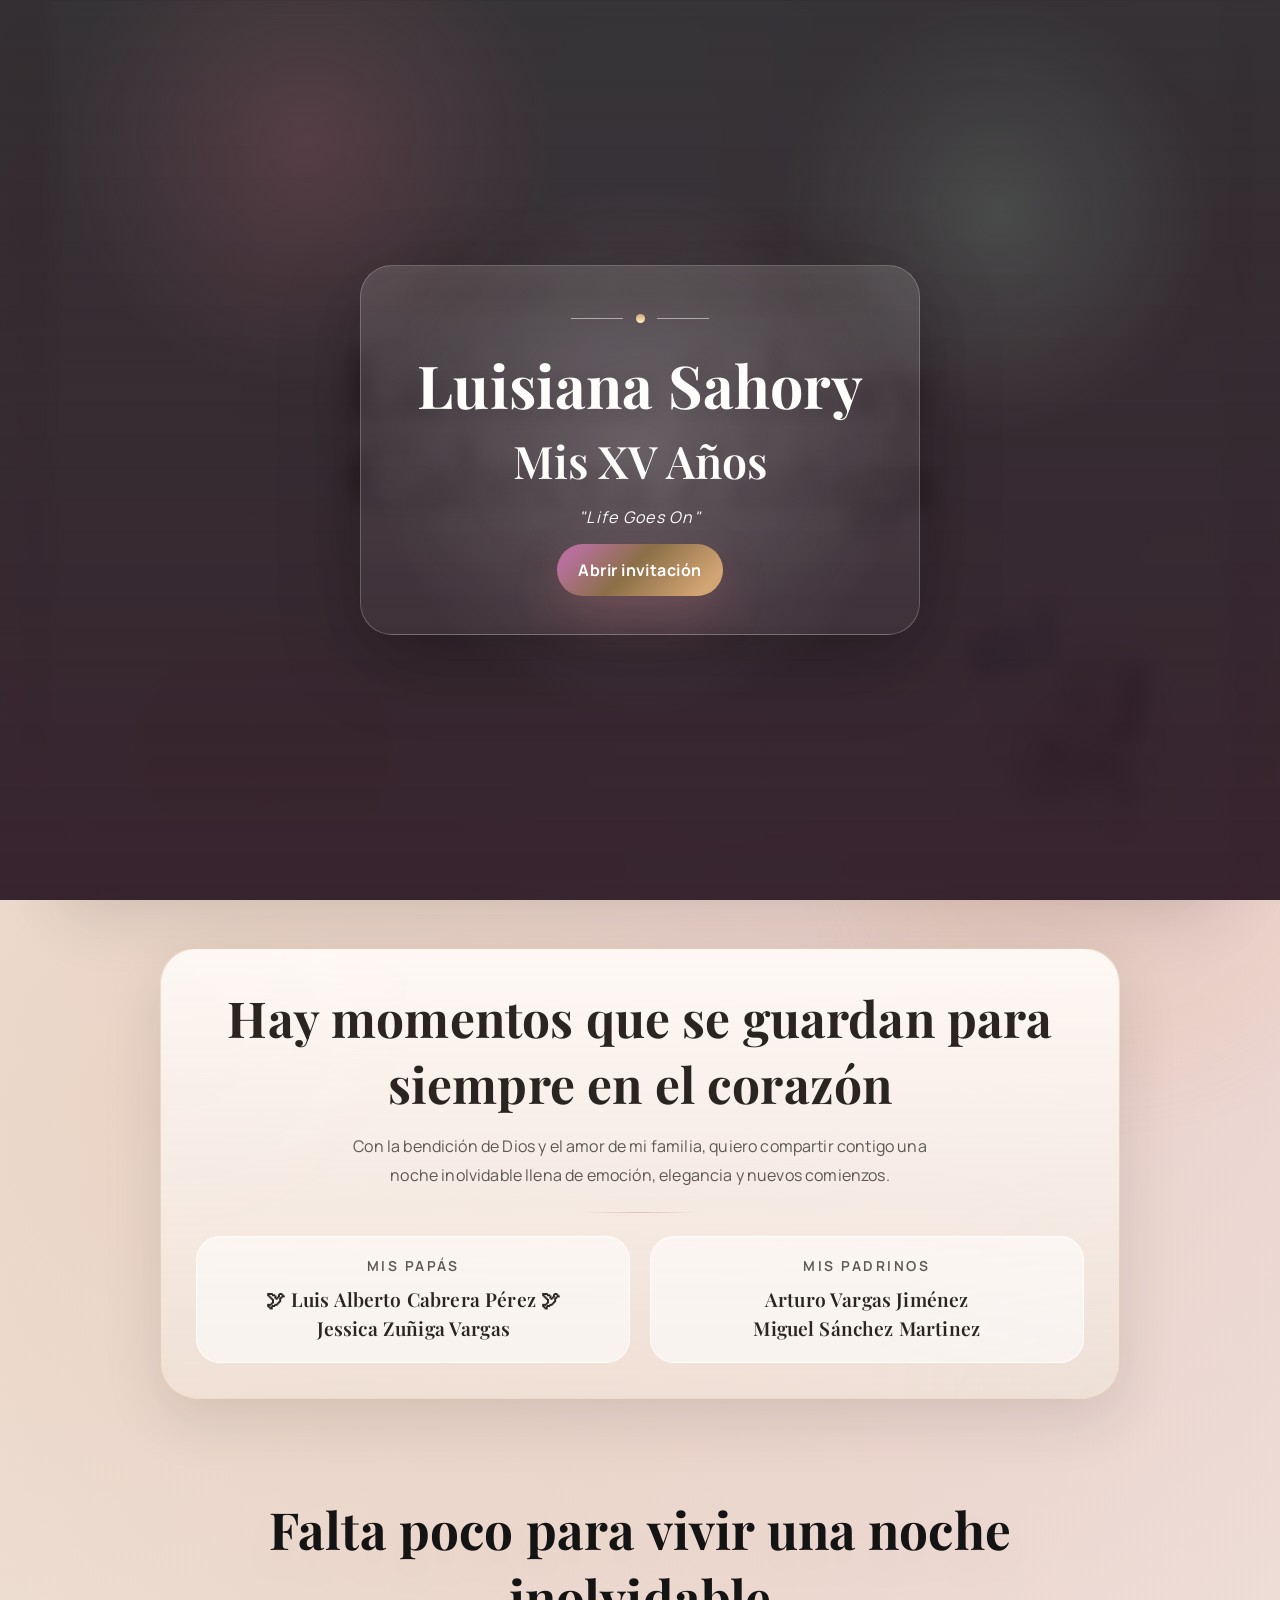
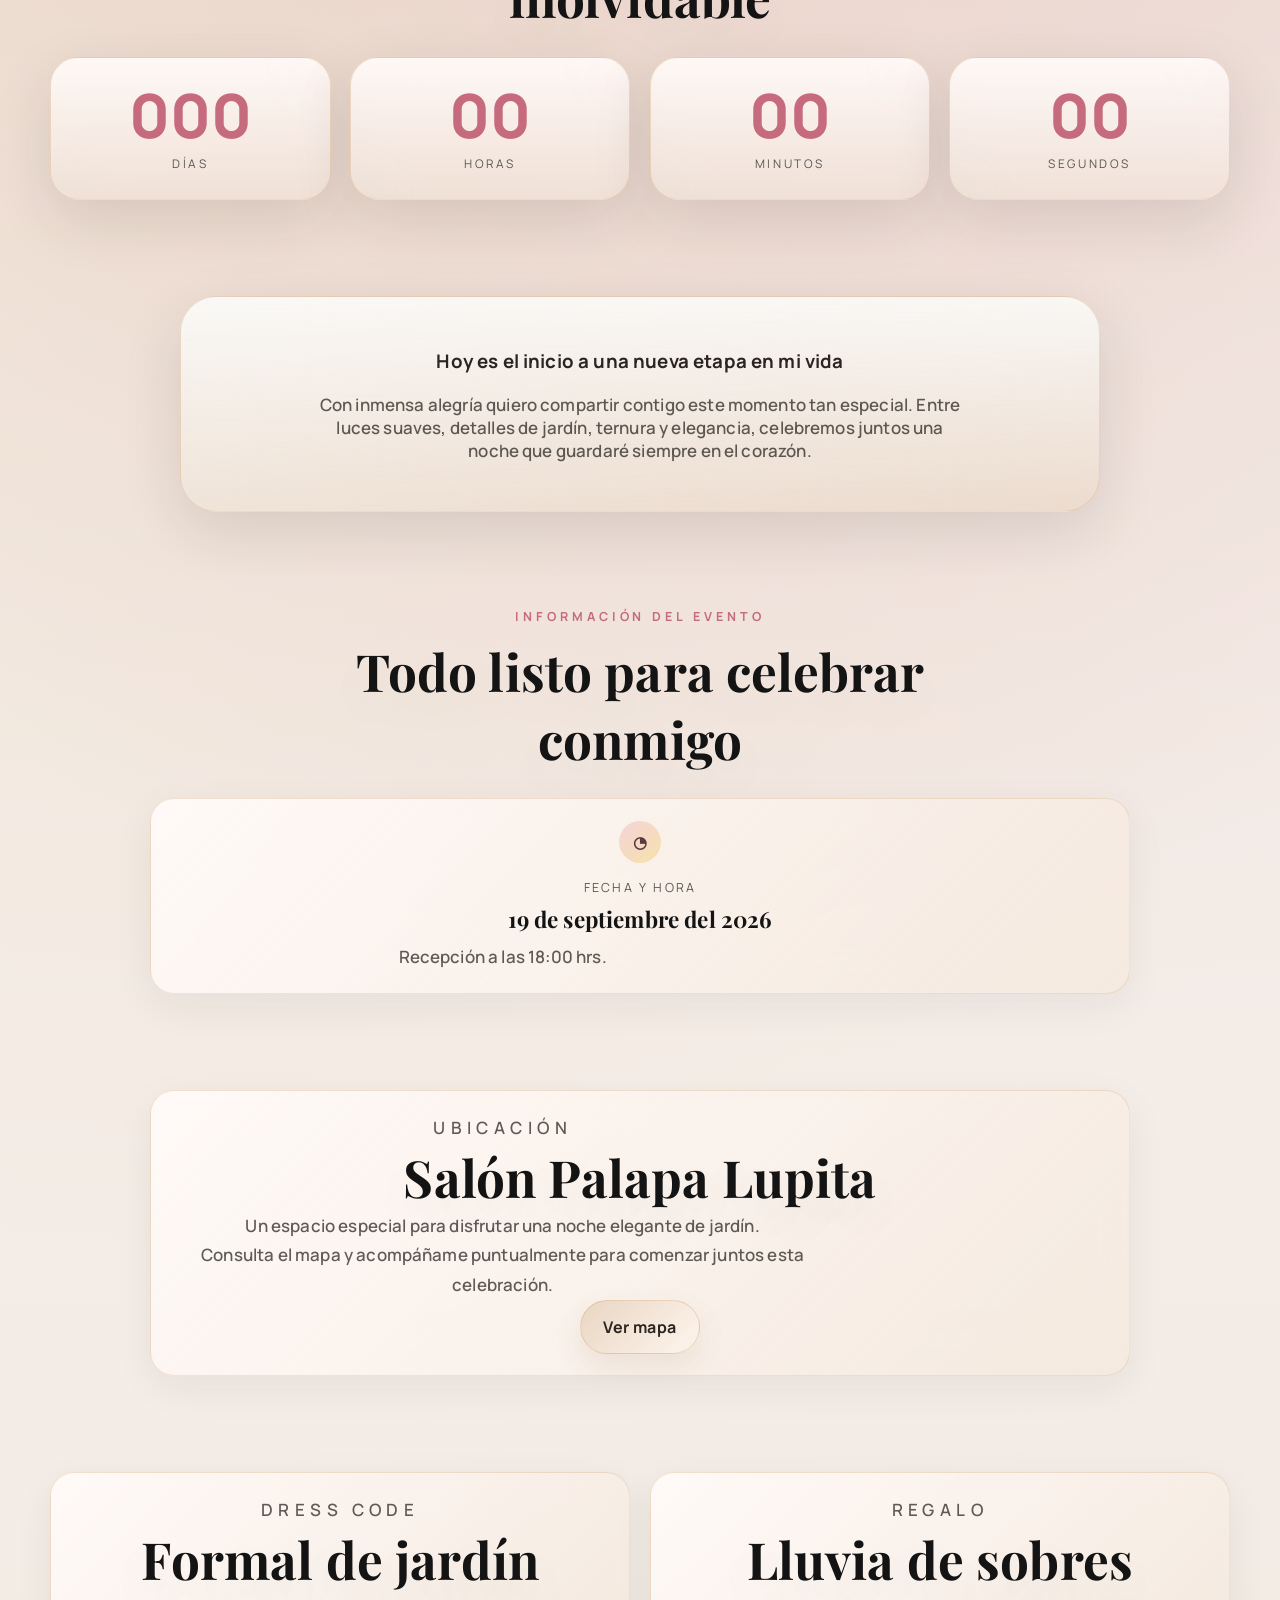
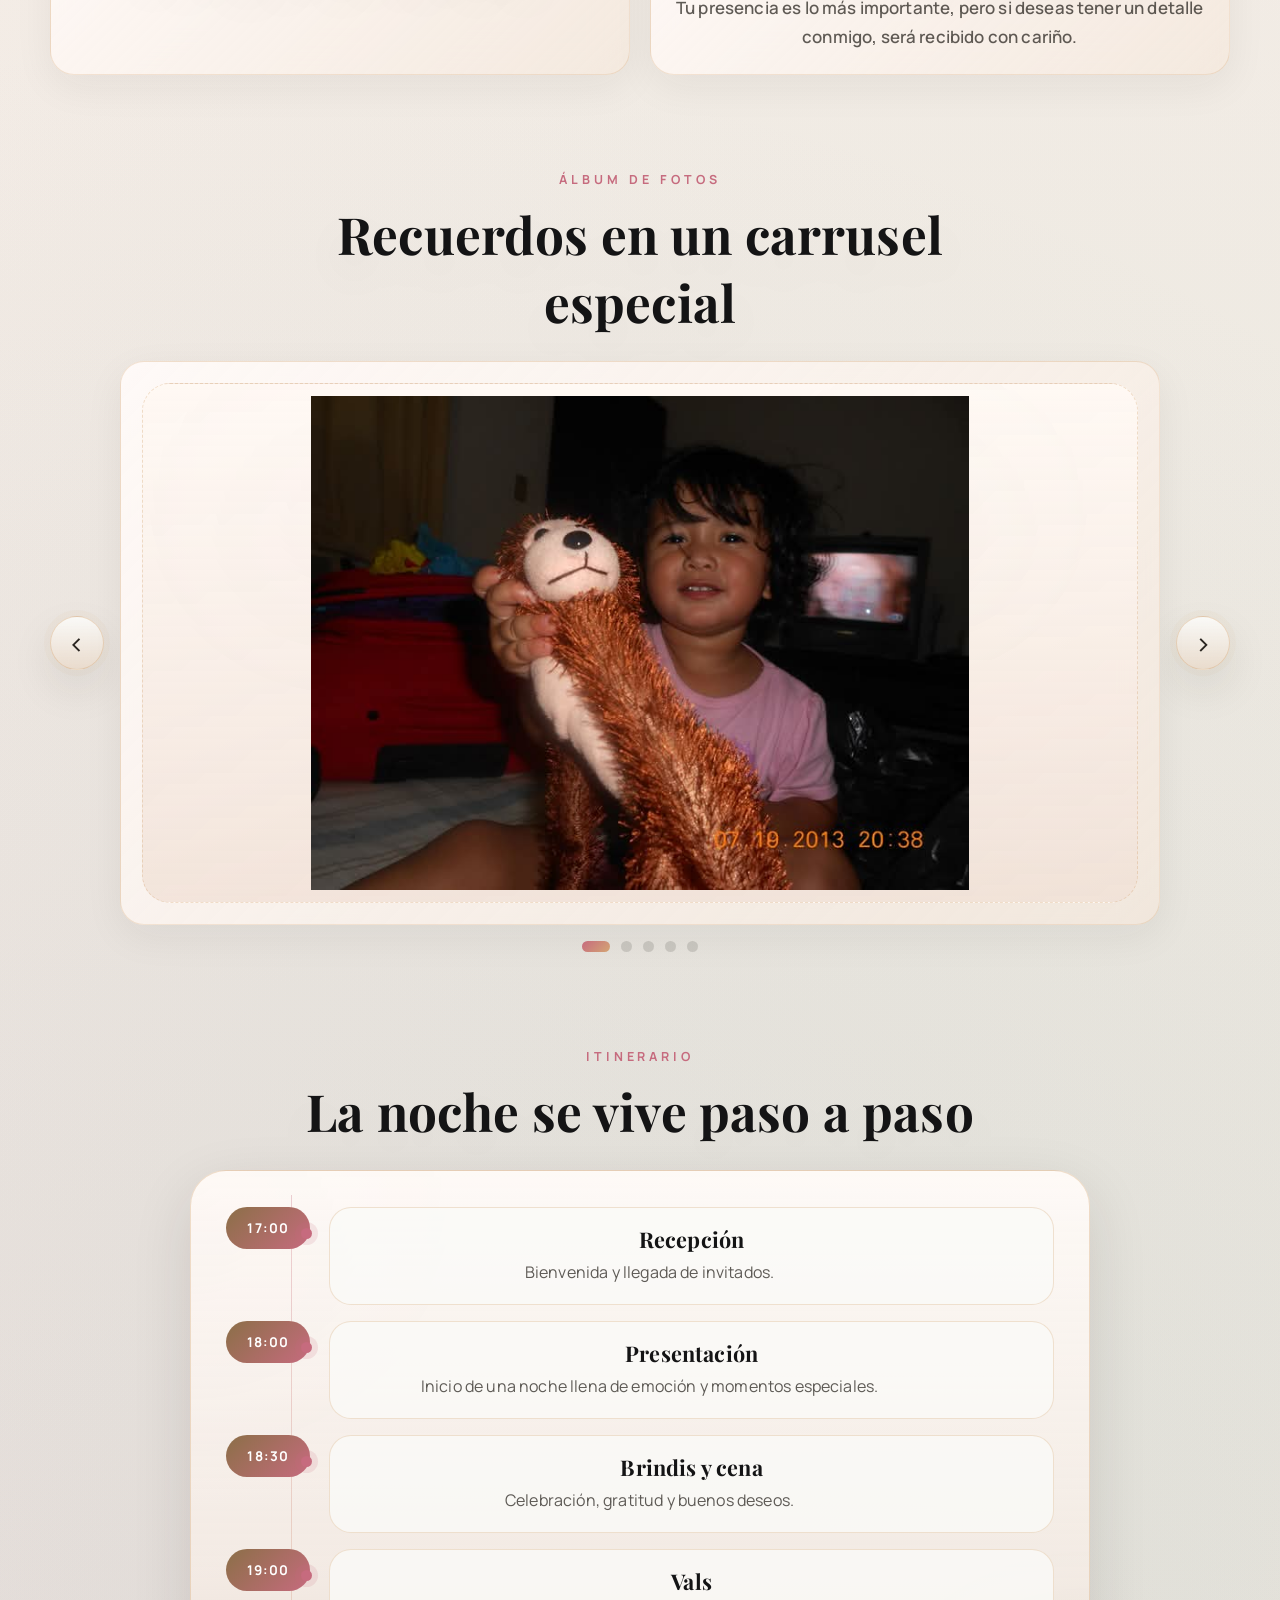
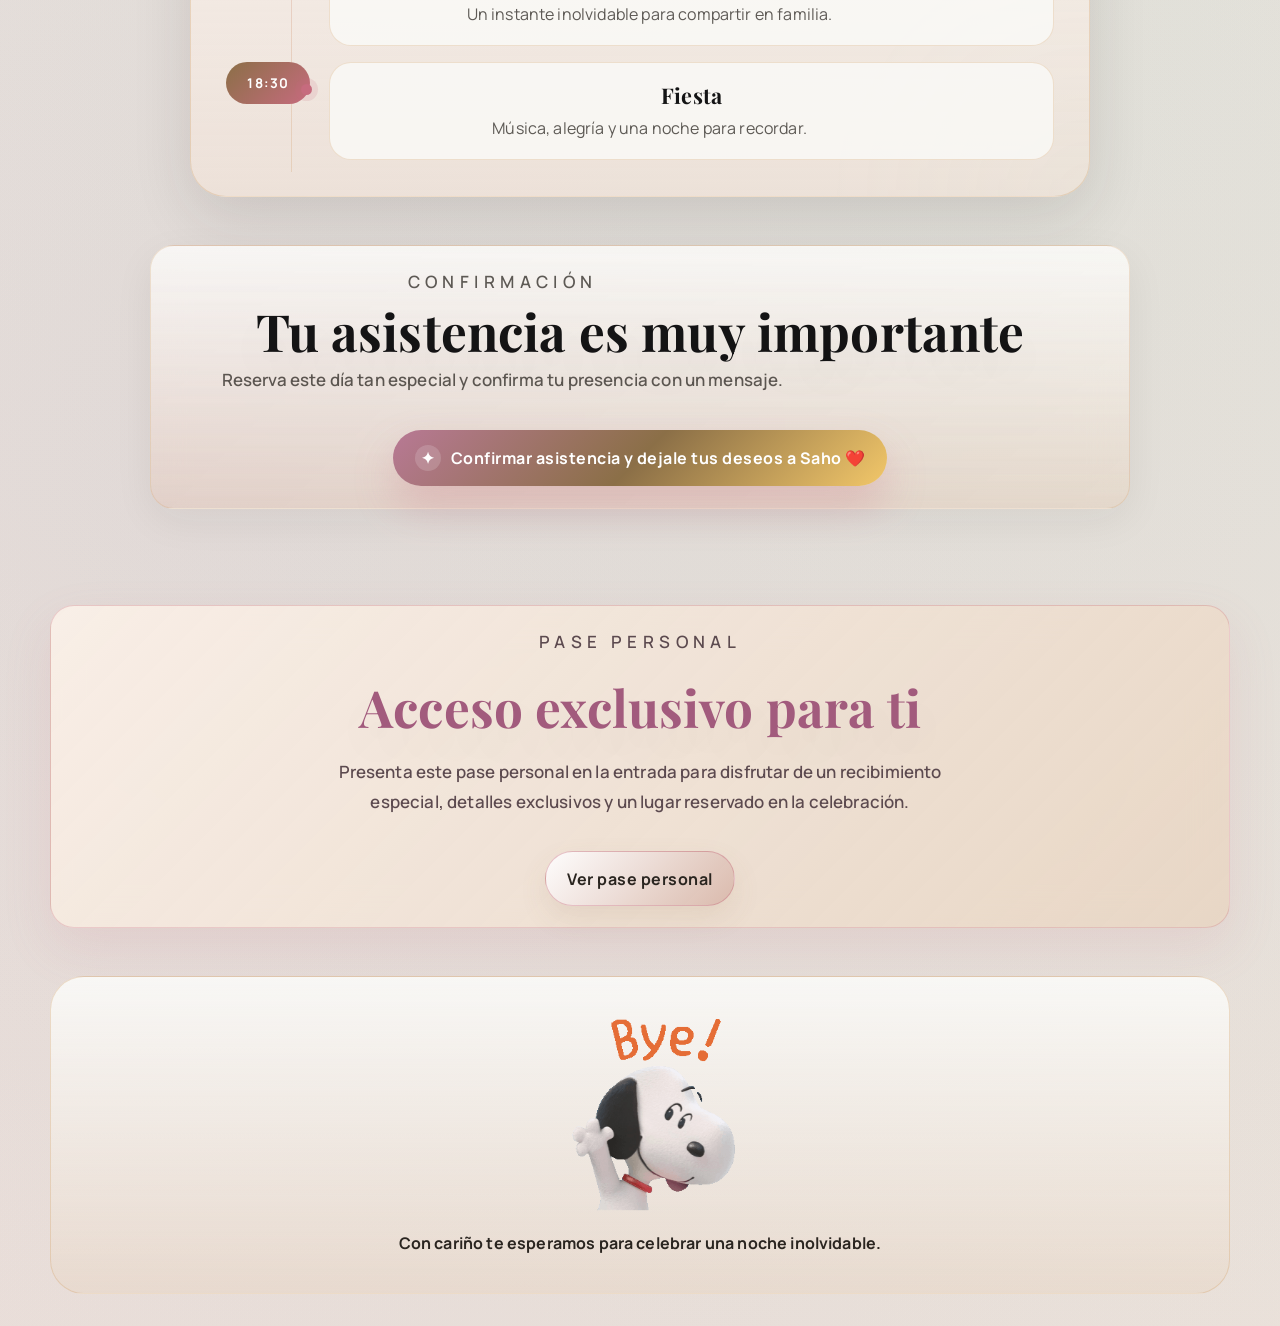
==== commit ccd78683: "Add files via upload" ====
--- a/index.html
+++ b/index.html
@@ -245,7 +245,7 @@
           </div>
         </article>
         <article class="timeline-item">
-          <span>28:30</span>
+          <span>18:30</span>
           <div>
             <h3>Fiesta</h3>
             <p>Música, alegría y una noche para recordar.</p>
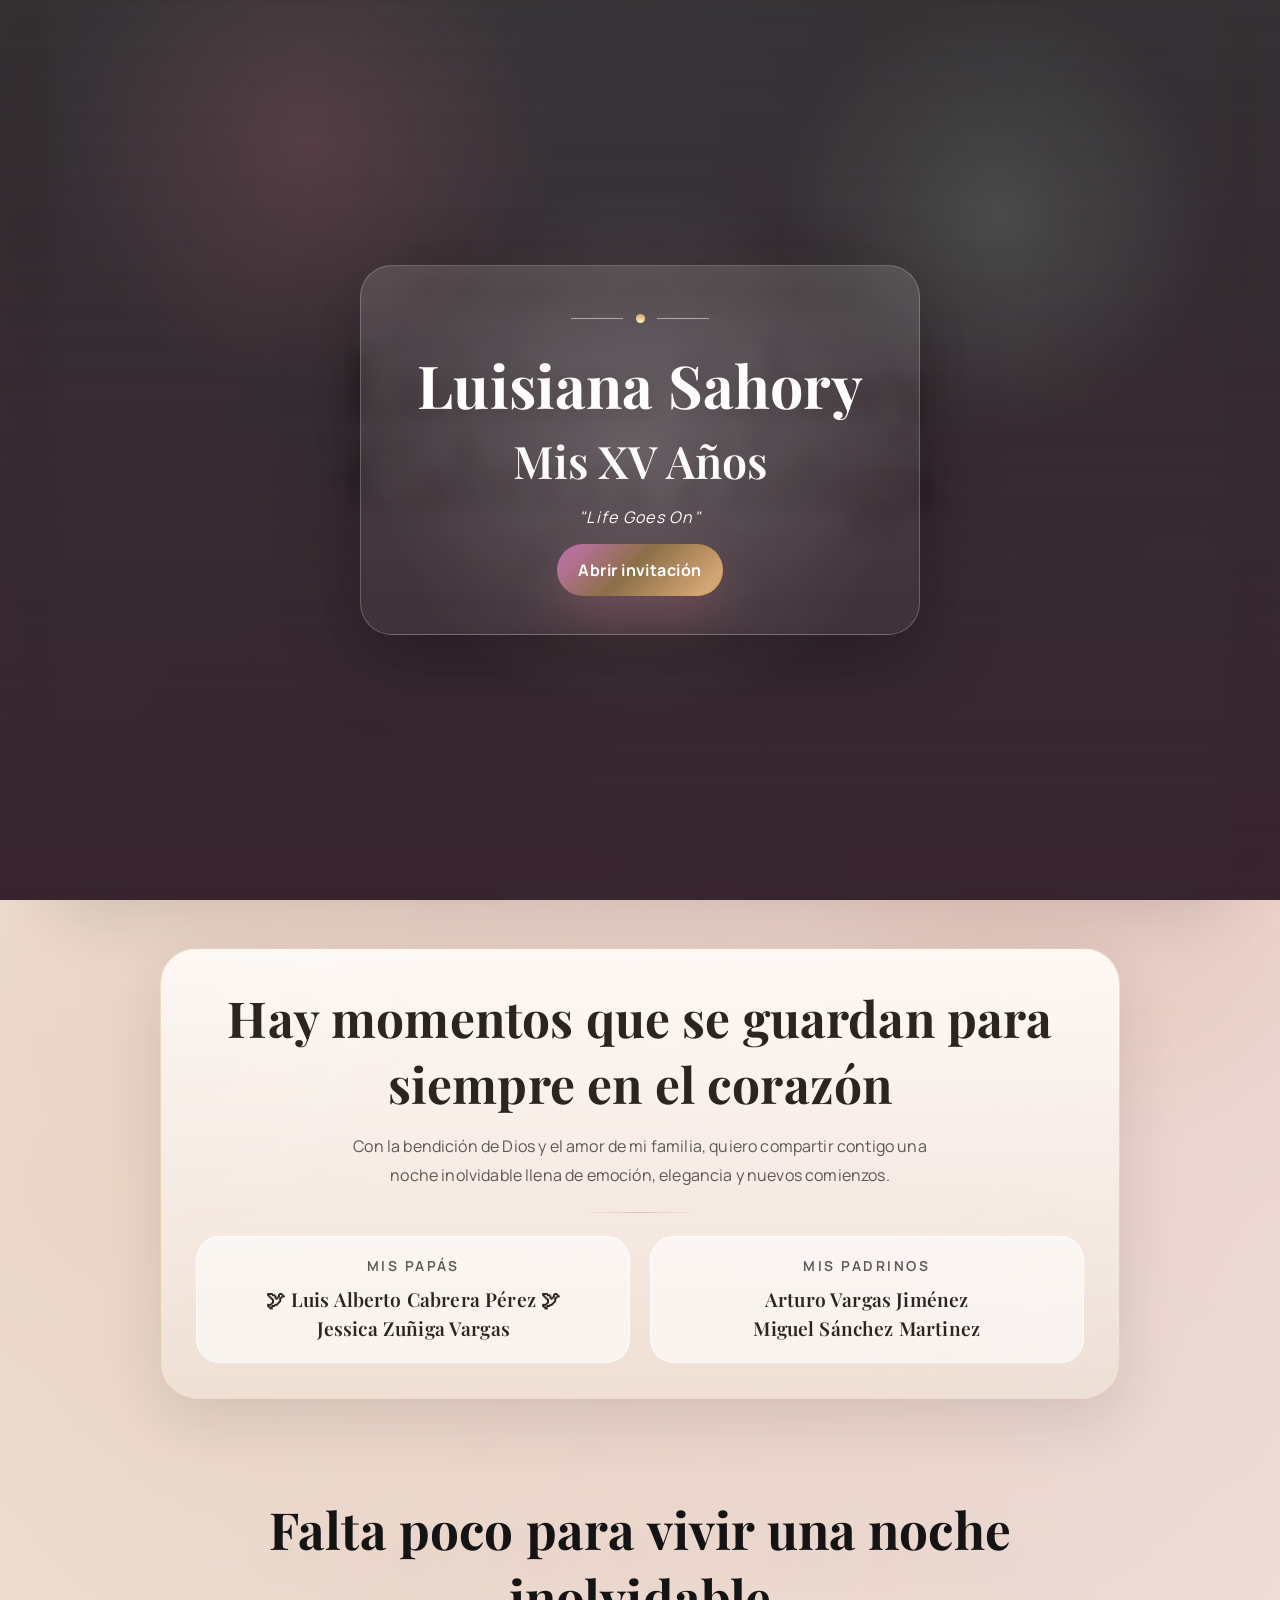
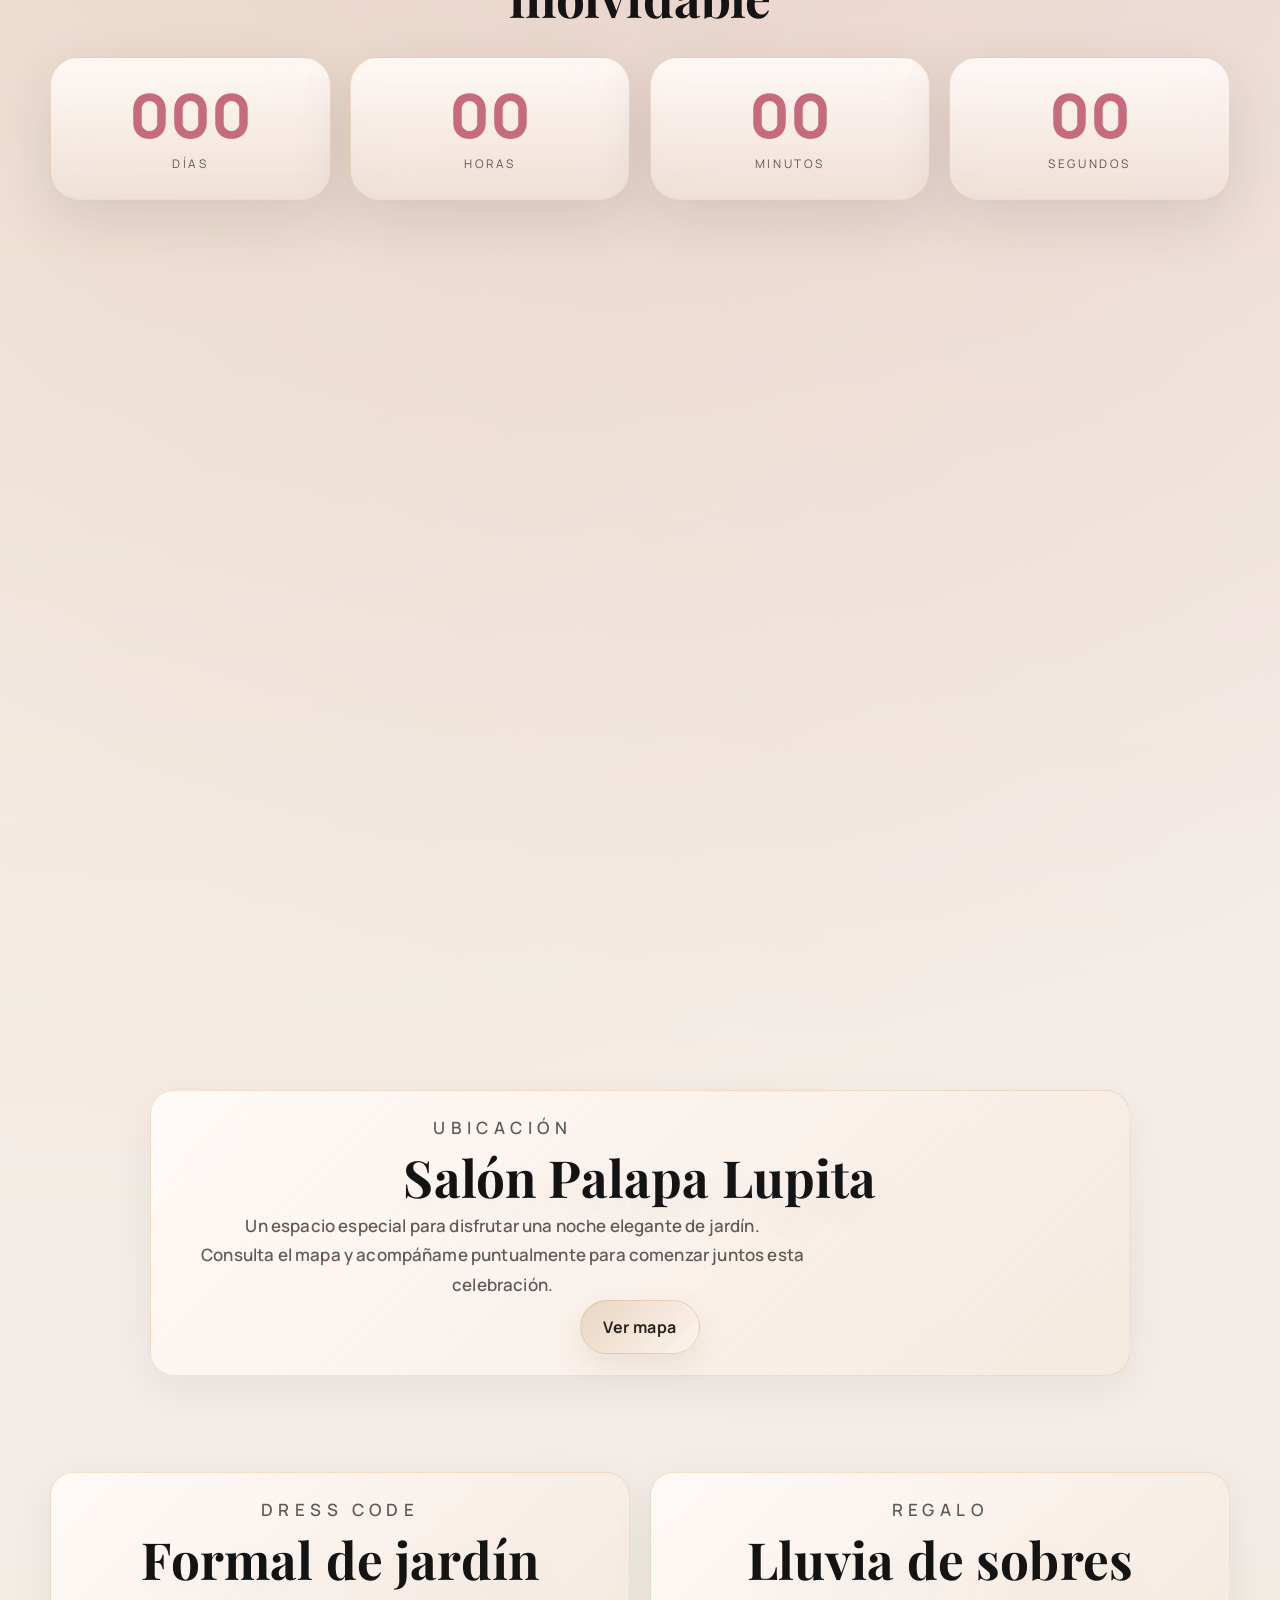
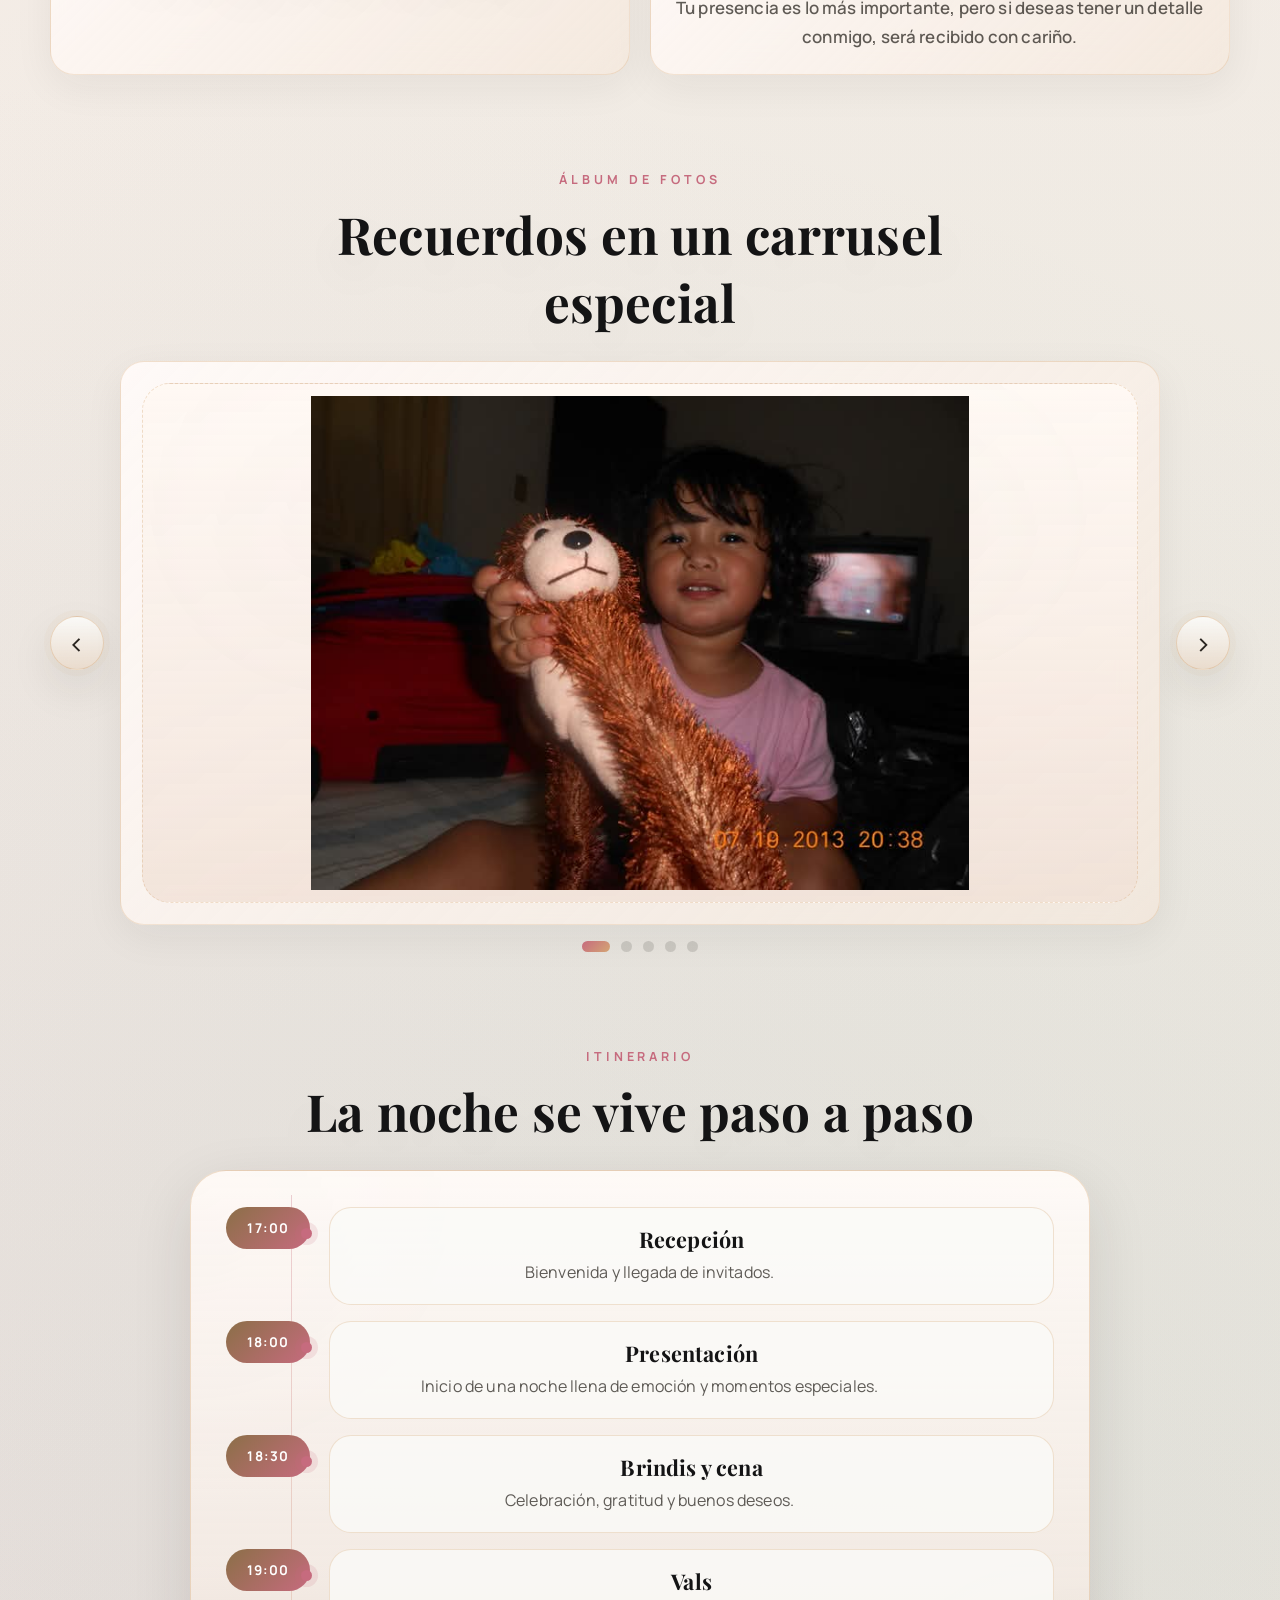
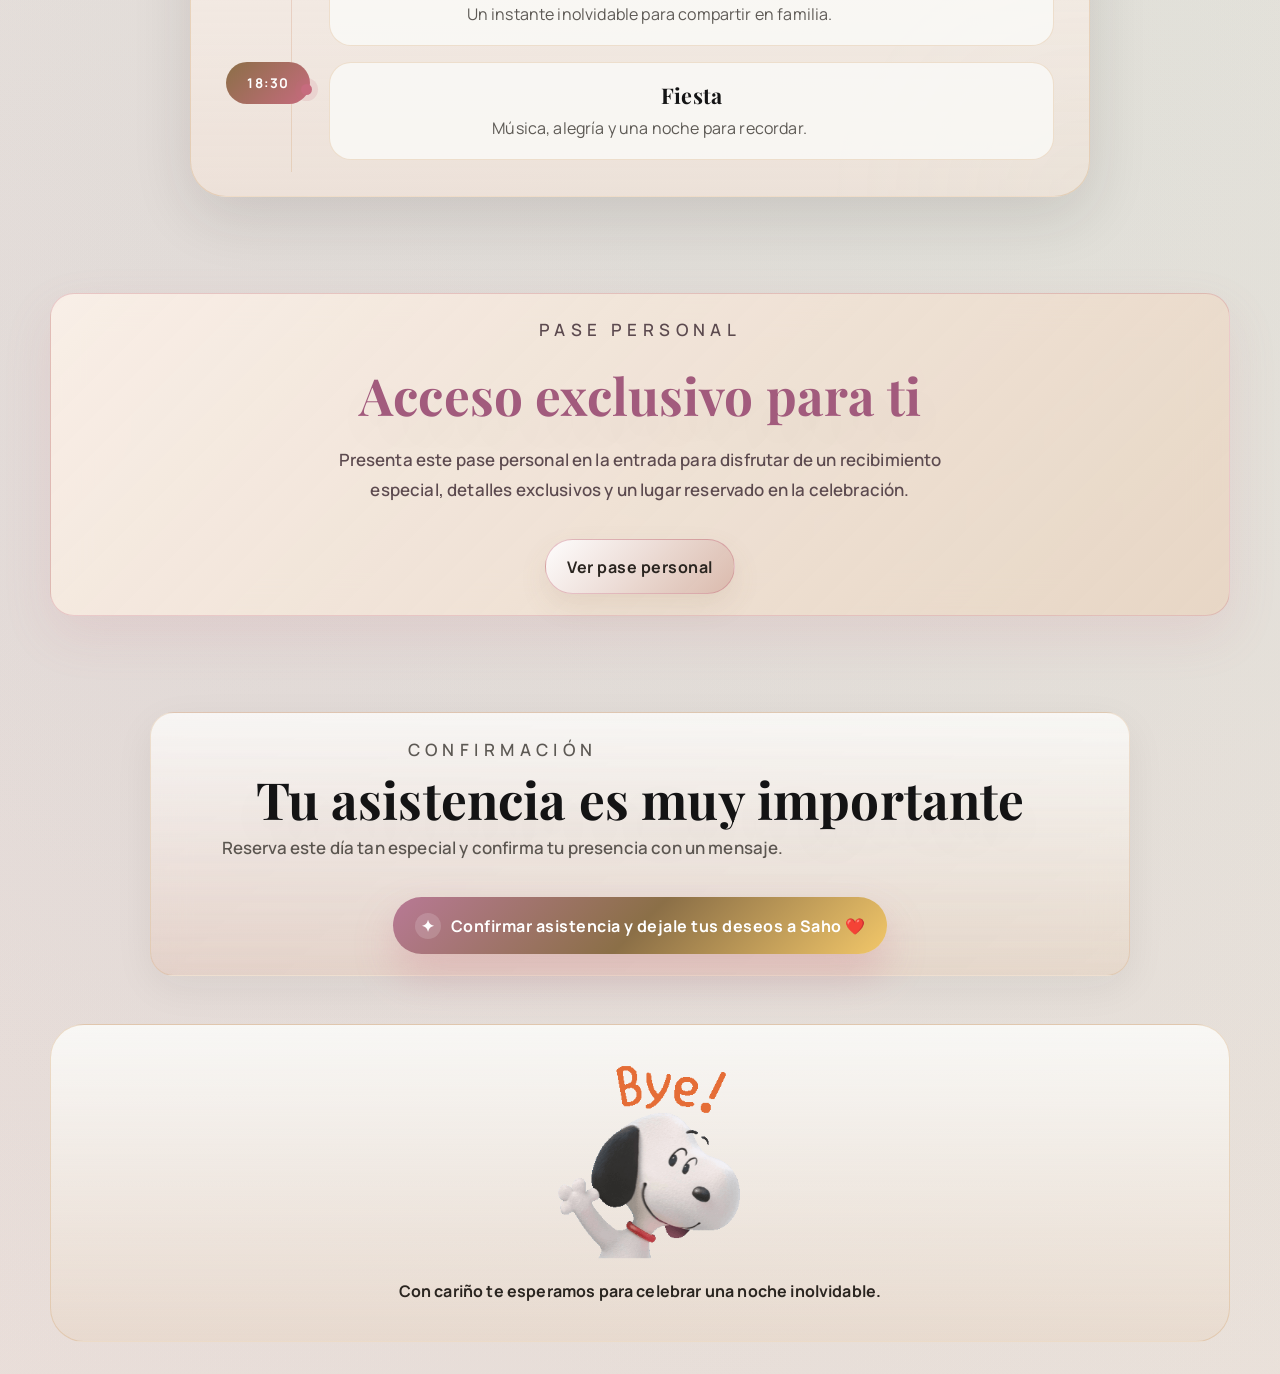
==== commit cef82cf7: "Add files via upload" ====
--- a/index.html
+++ b/index.html
@@ -254,6 +254,20 @@
       </div>
     </section>
 
+    <section class="personal-pass section-shell reveal" id="pasePersonal">
+      <article class="action-card personal-pass-card reveal">
+        <p class="eyebrow">Pase personal</p>
+        <h2>Acceso exclusivo para ti</h2>
+        <p>
+          Presenta este pase personal en la entrada para disfrutar de un recibimiento especial,
+          detalles exclusivos y un lugar reservado en la celebración.
+        </p>
+        <div class="footer-actions">
+          <button class="secondary-button" id="showPassButton" type="button">Ver pase personal</button>
+        </div>
+      </article>
+    </section>
+
     <section class="actions section-shell" id="confirmacion">
       <article class="action-card whatsapp-card reveal">
         <p class="eyebrow">Confirmación</p>
@@ -273,20 +287,6 @@
       </article>
     </section>
 
-    <section class="personal-pass section-shell reveal" id="pasePersonal">
-      <article class="action-card personal-pass-card reveal">
-        <p class="eyebrow">Pase personal</p>
-        <h2>Acceso exclusivo para ti</h2>
-        <p>
-          Presenta este pase personal en la entrada para disfrutar de un recibimiento especial,
-          detalles exclusivos y un lugar reservado en la celebración.
-        </p>
-        <div class="footer-actions">
-          <button class="secondary-button" id="showPassButton" type="button">Ver pase personal</button>
-        </div>
-      </article>
-    </section>
-
     <div class="modal-overlay" id="passModal" aria-hidden="true">
       <div class="modal-content" role="dialog" aria-modal="true" aria-labelledby="passModalTitle">
         <button class="modal-close" id="closePassModal" type="button" aria-label="Cerrar pase">×</button>
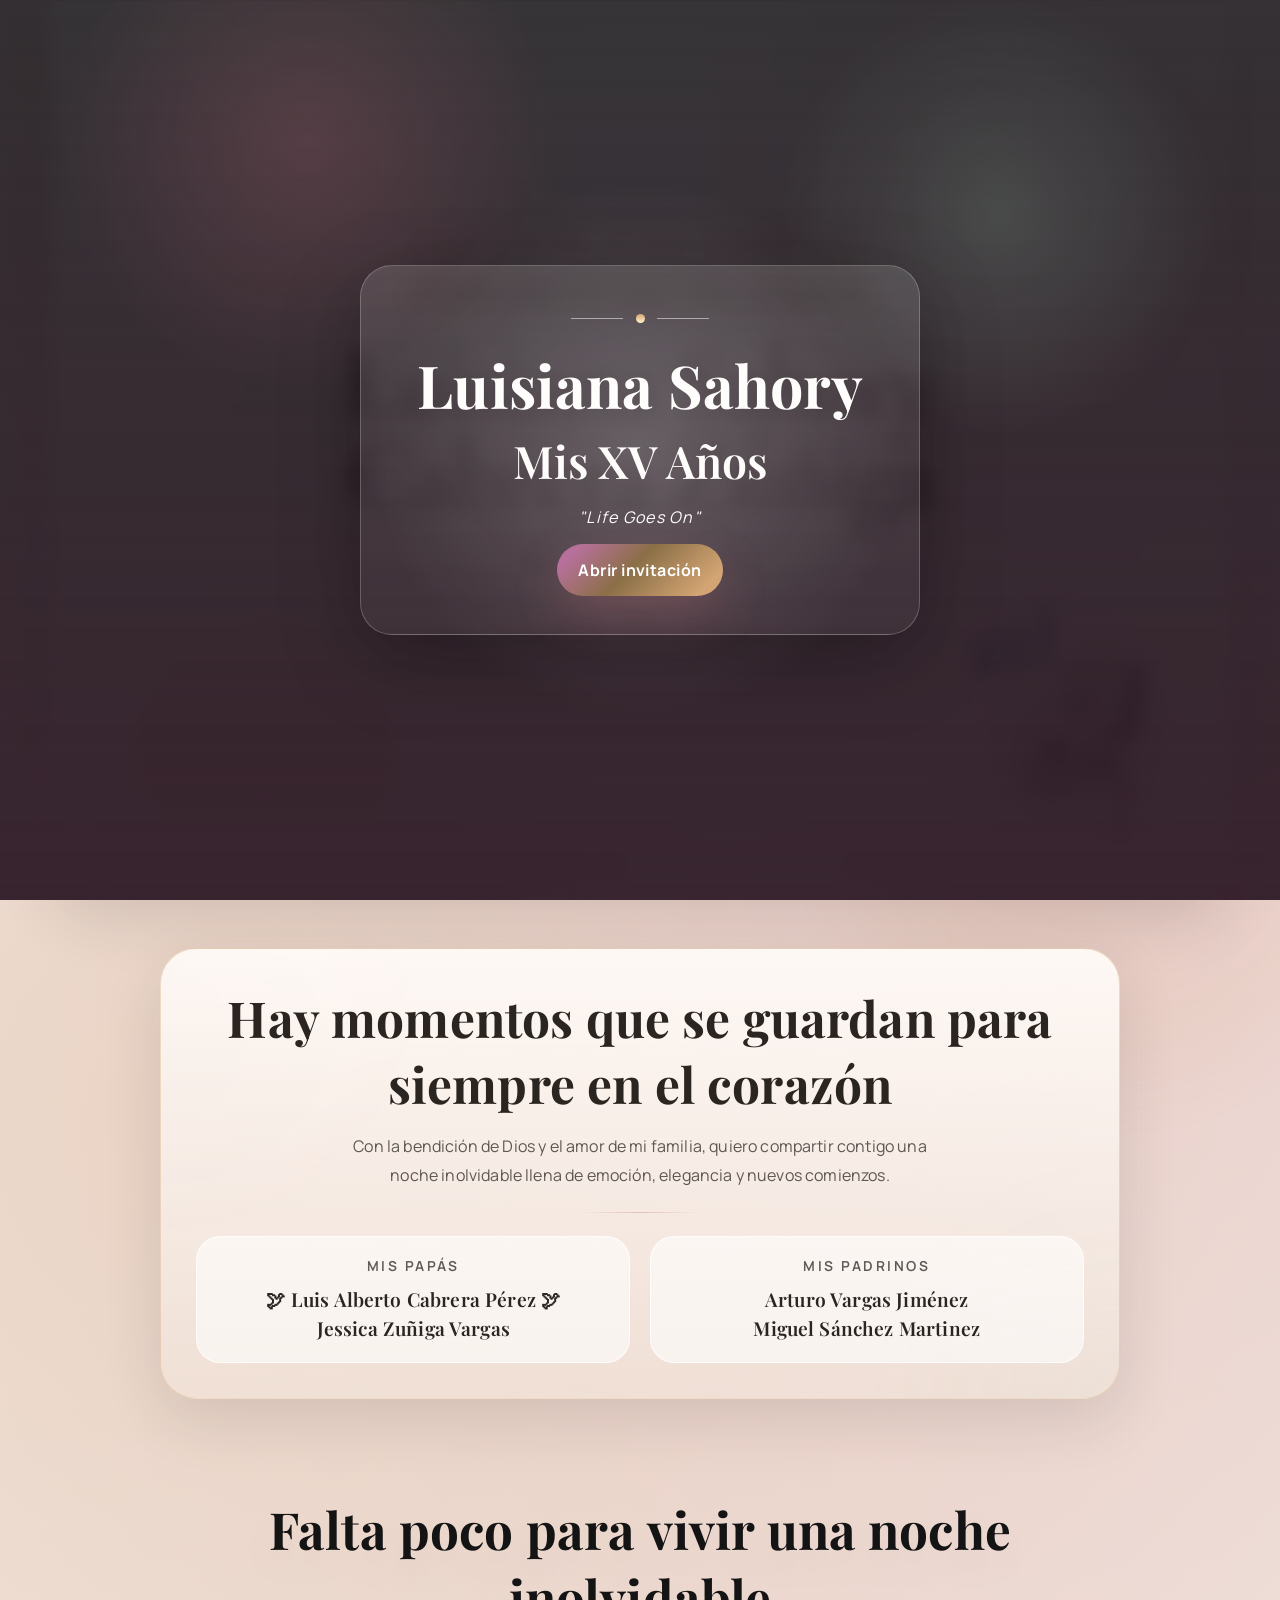
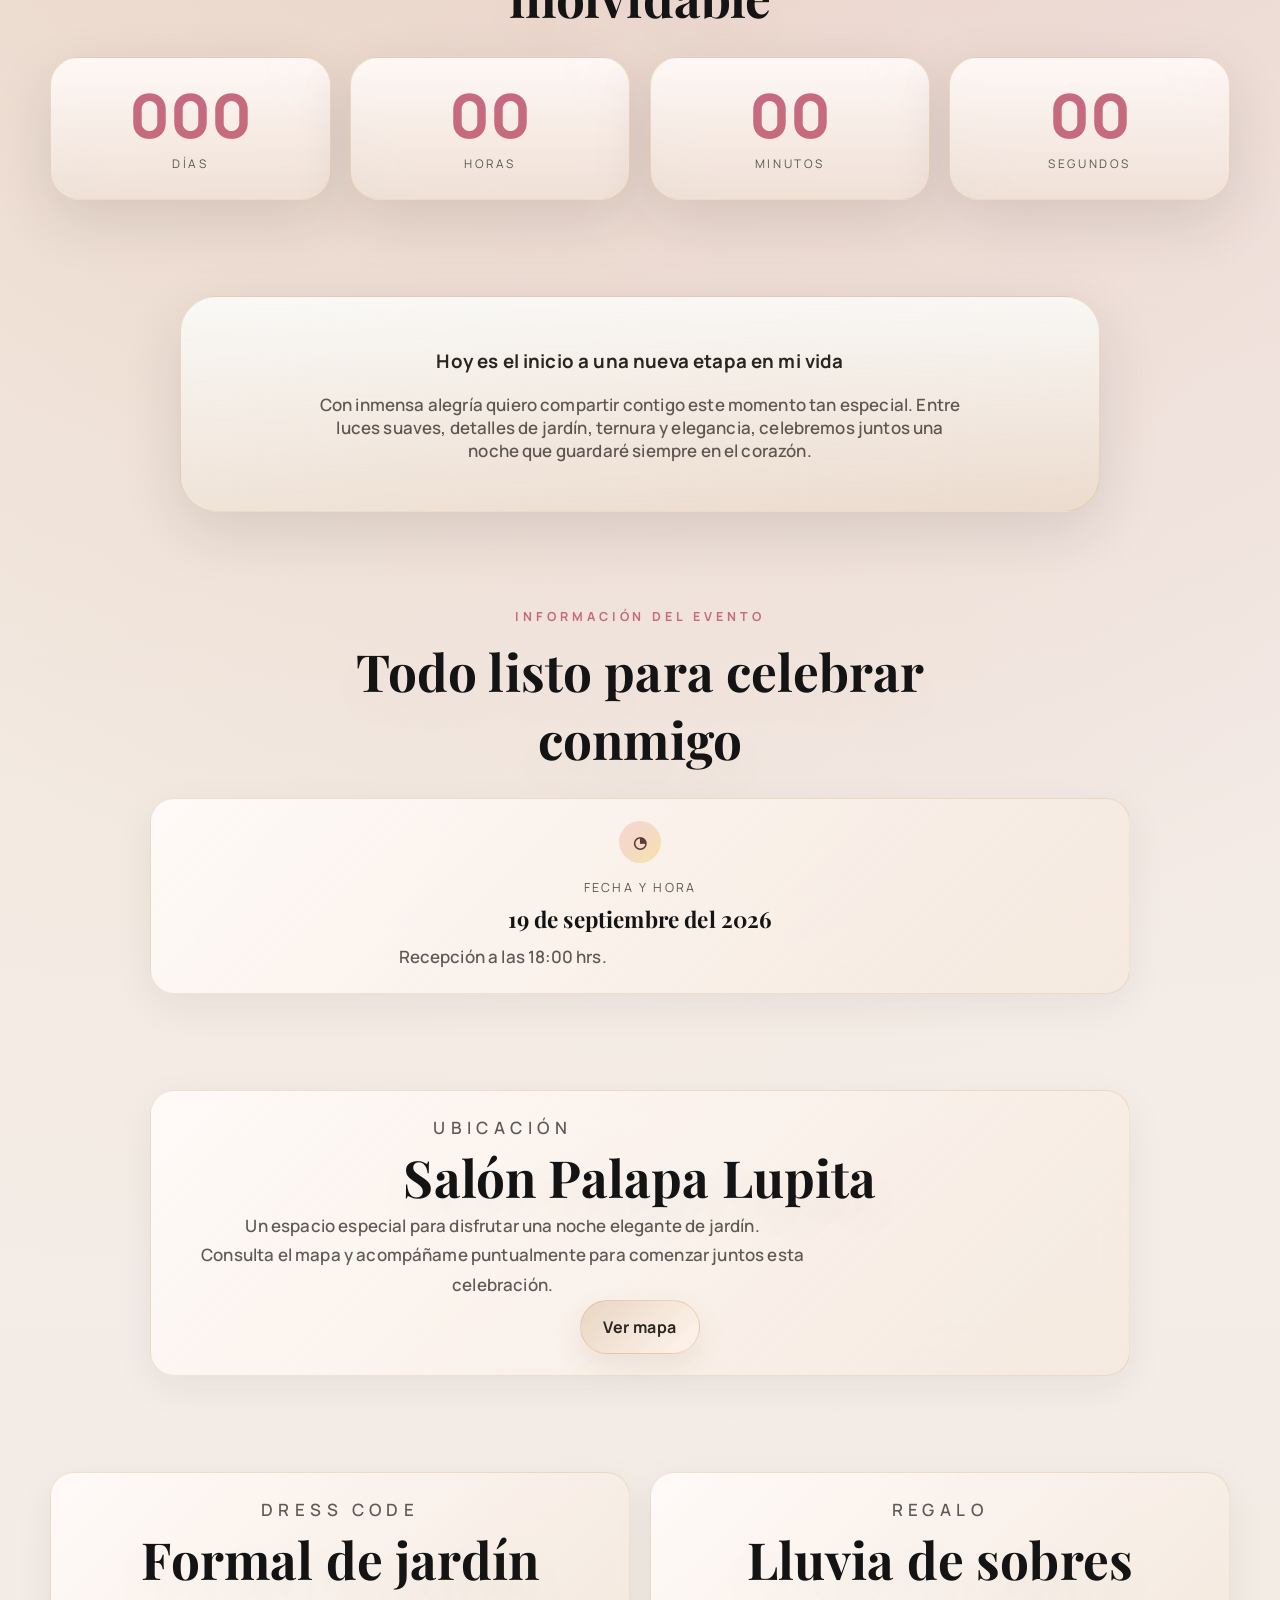
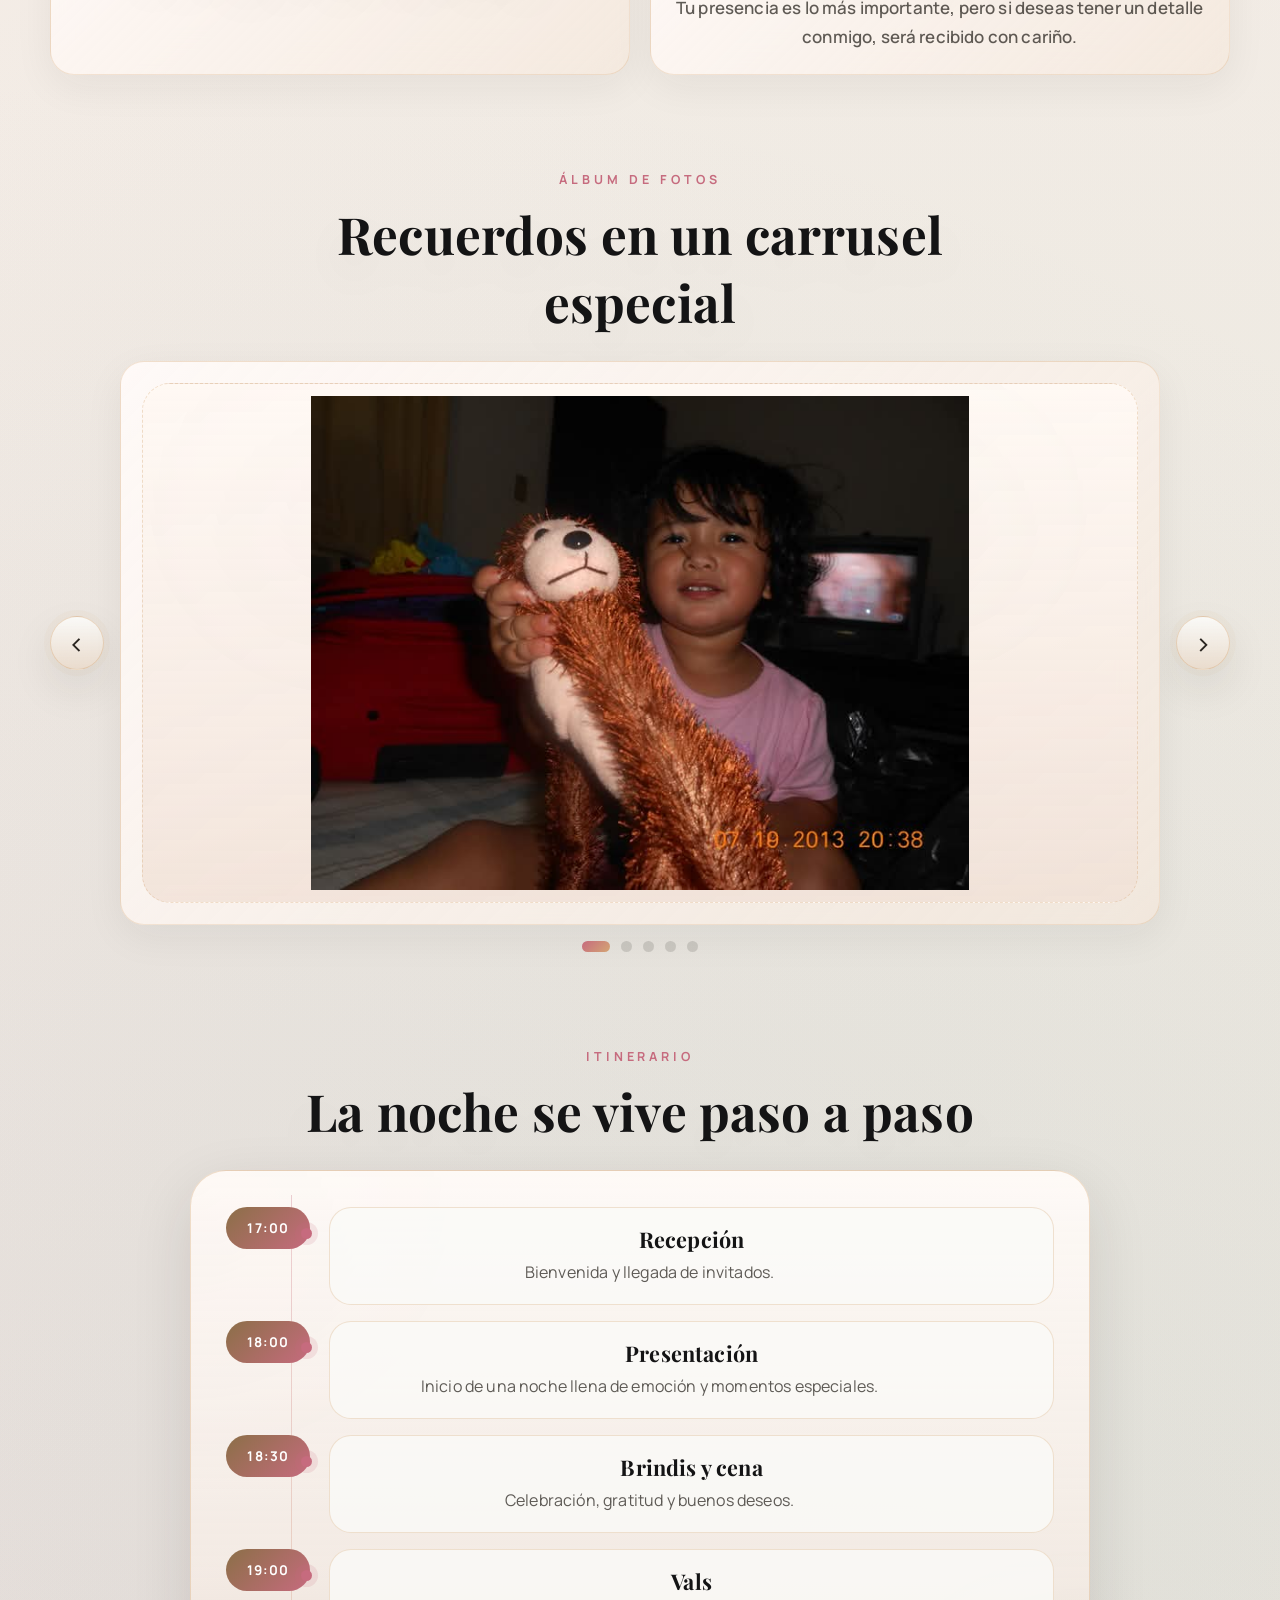
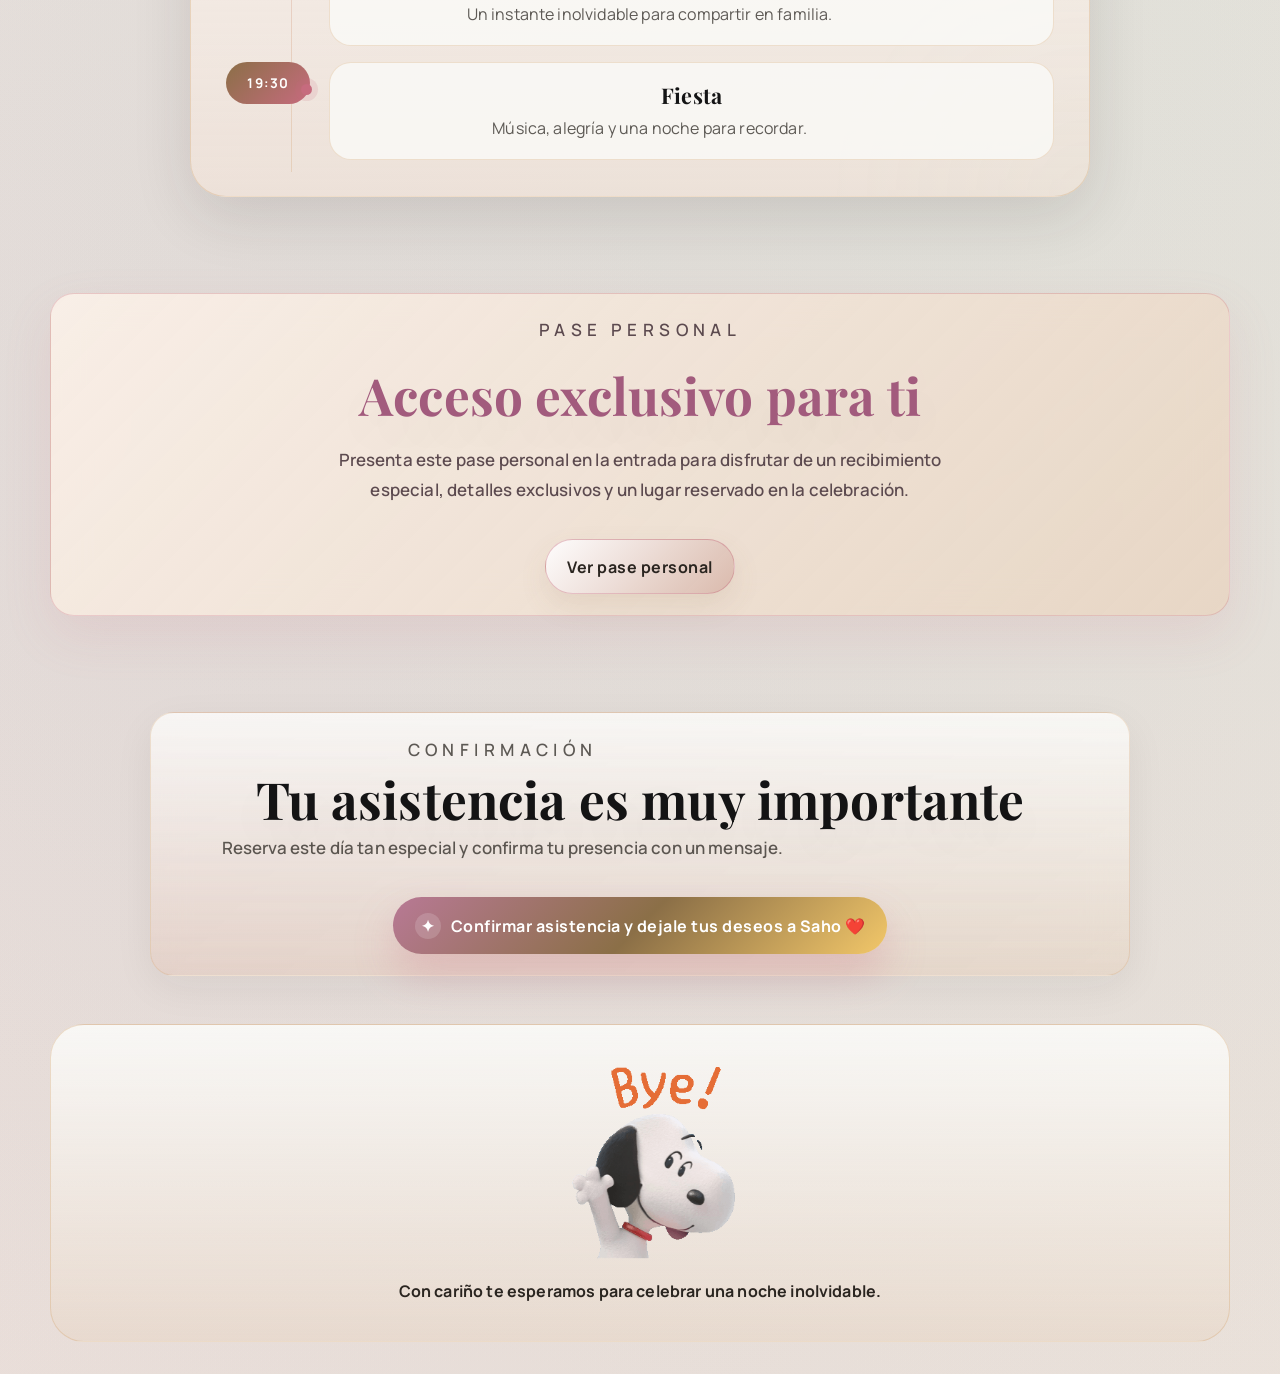
==== commit 1ba1fd21: "Add files via upload" ====
--- a/index.html
+++ b/index.html
@@ -245,7 +245,7 @@
           </div>
         </article>
         <article class="timeline-item">
-          <span>18:30</span>
+          <span>19:30</span>
           <div>
             <h3>Fiesta</h3>
             <p>Música, alegría y una noche para recordar.</p>
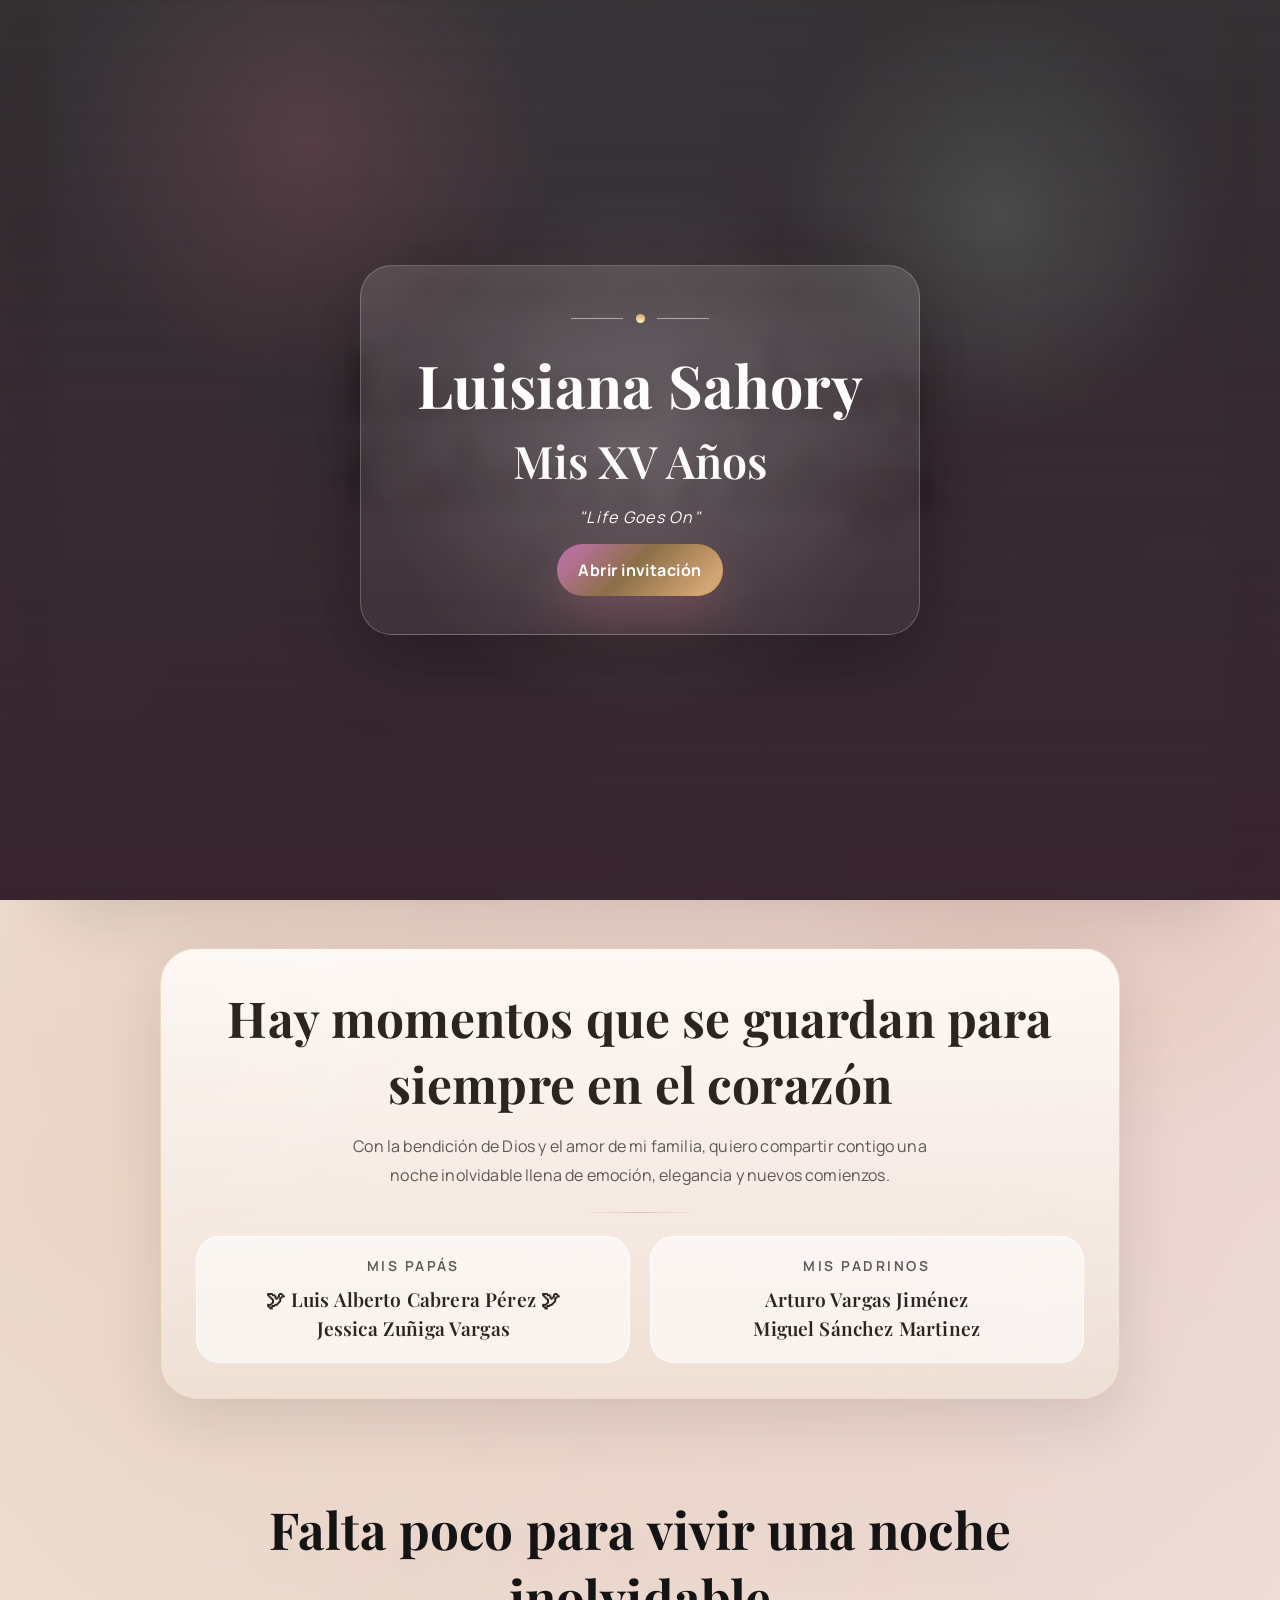
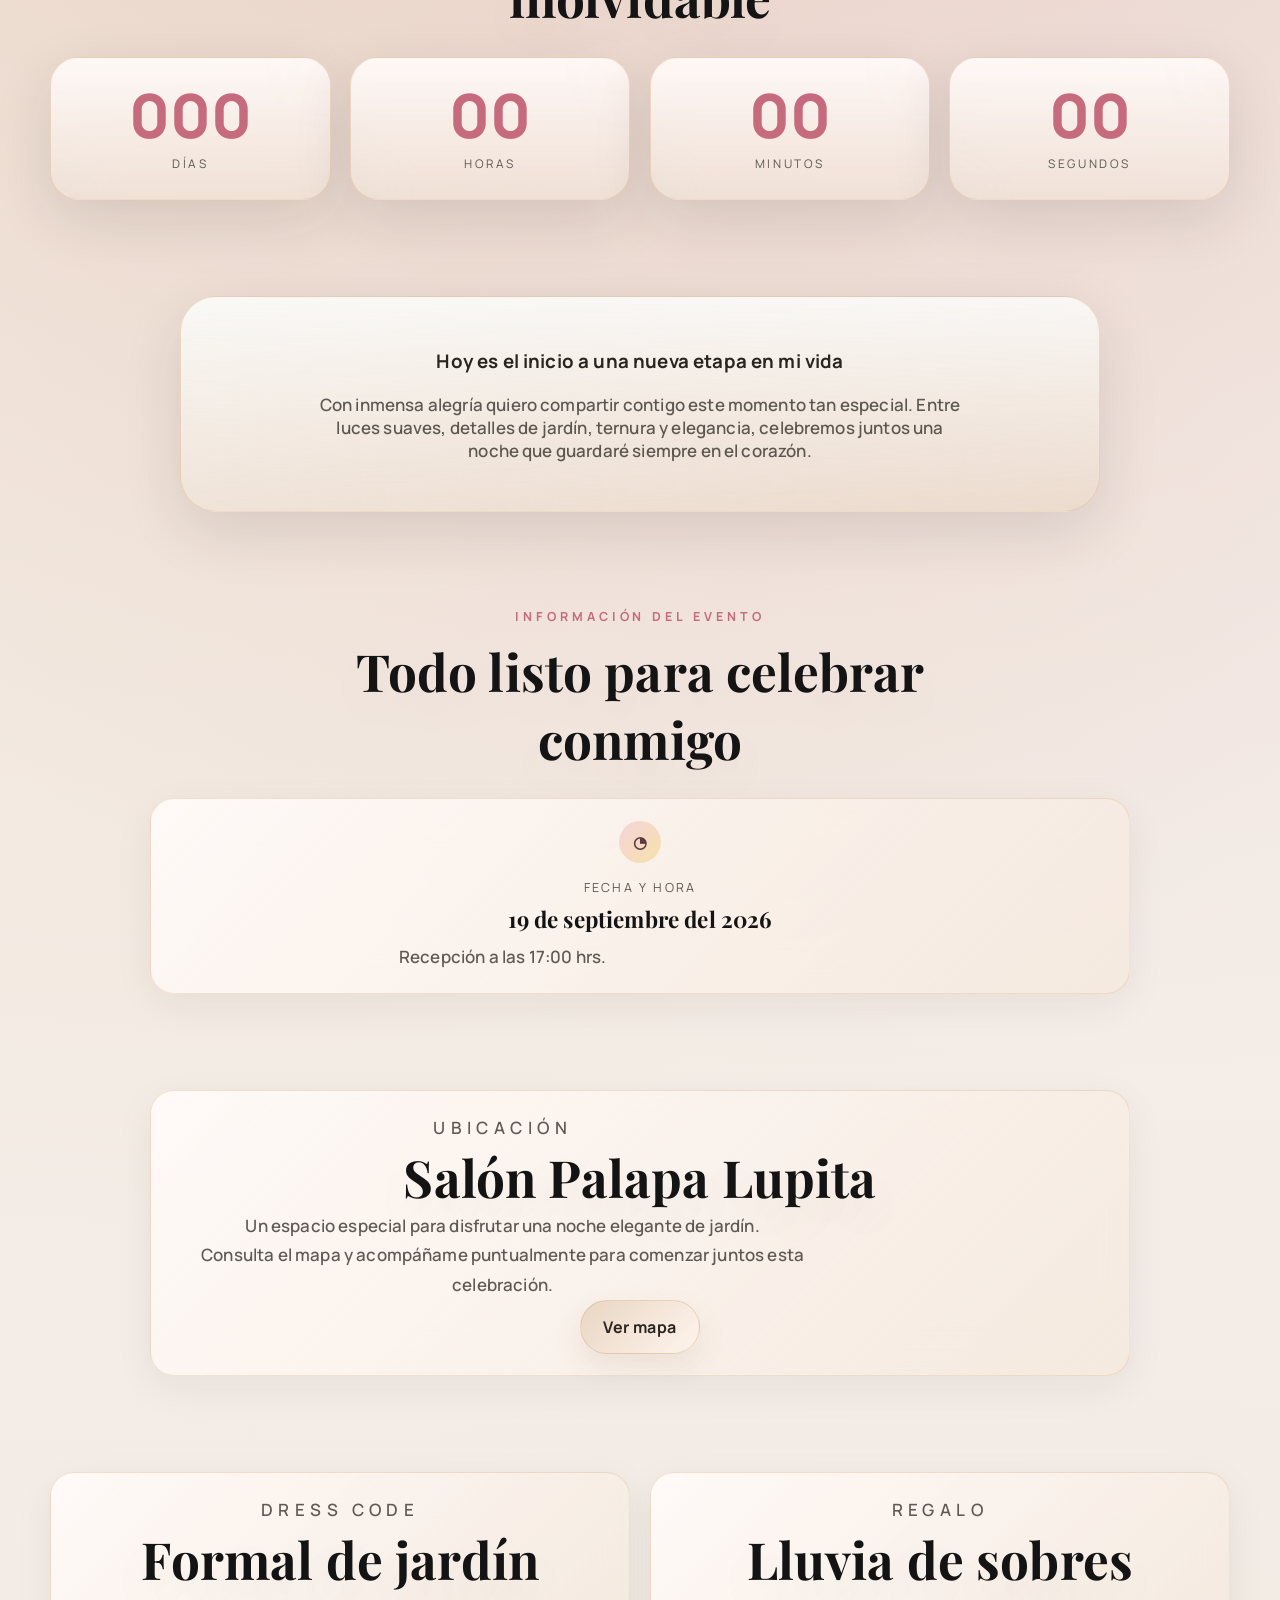
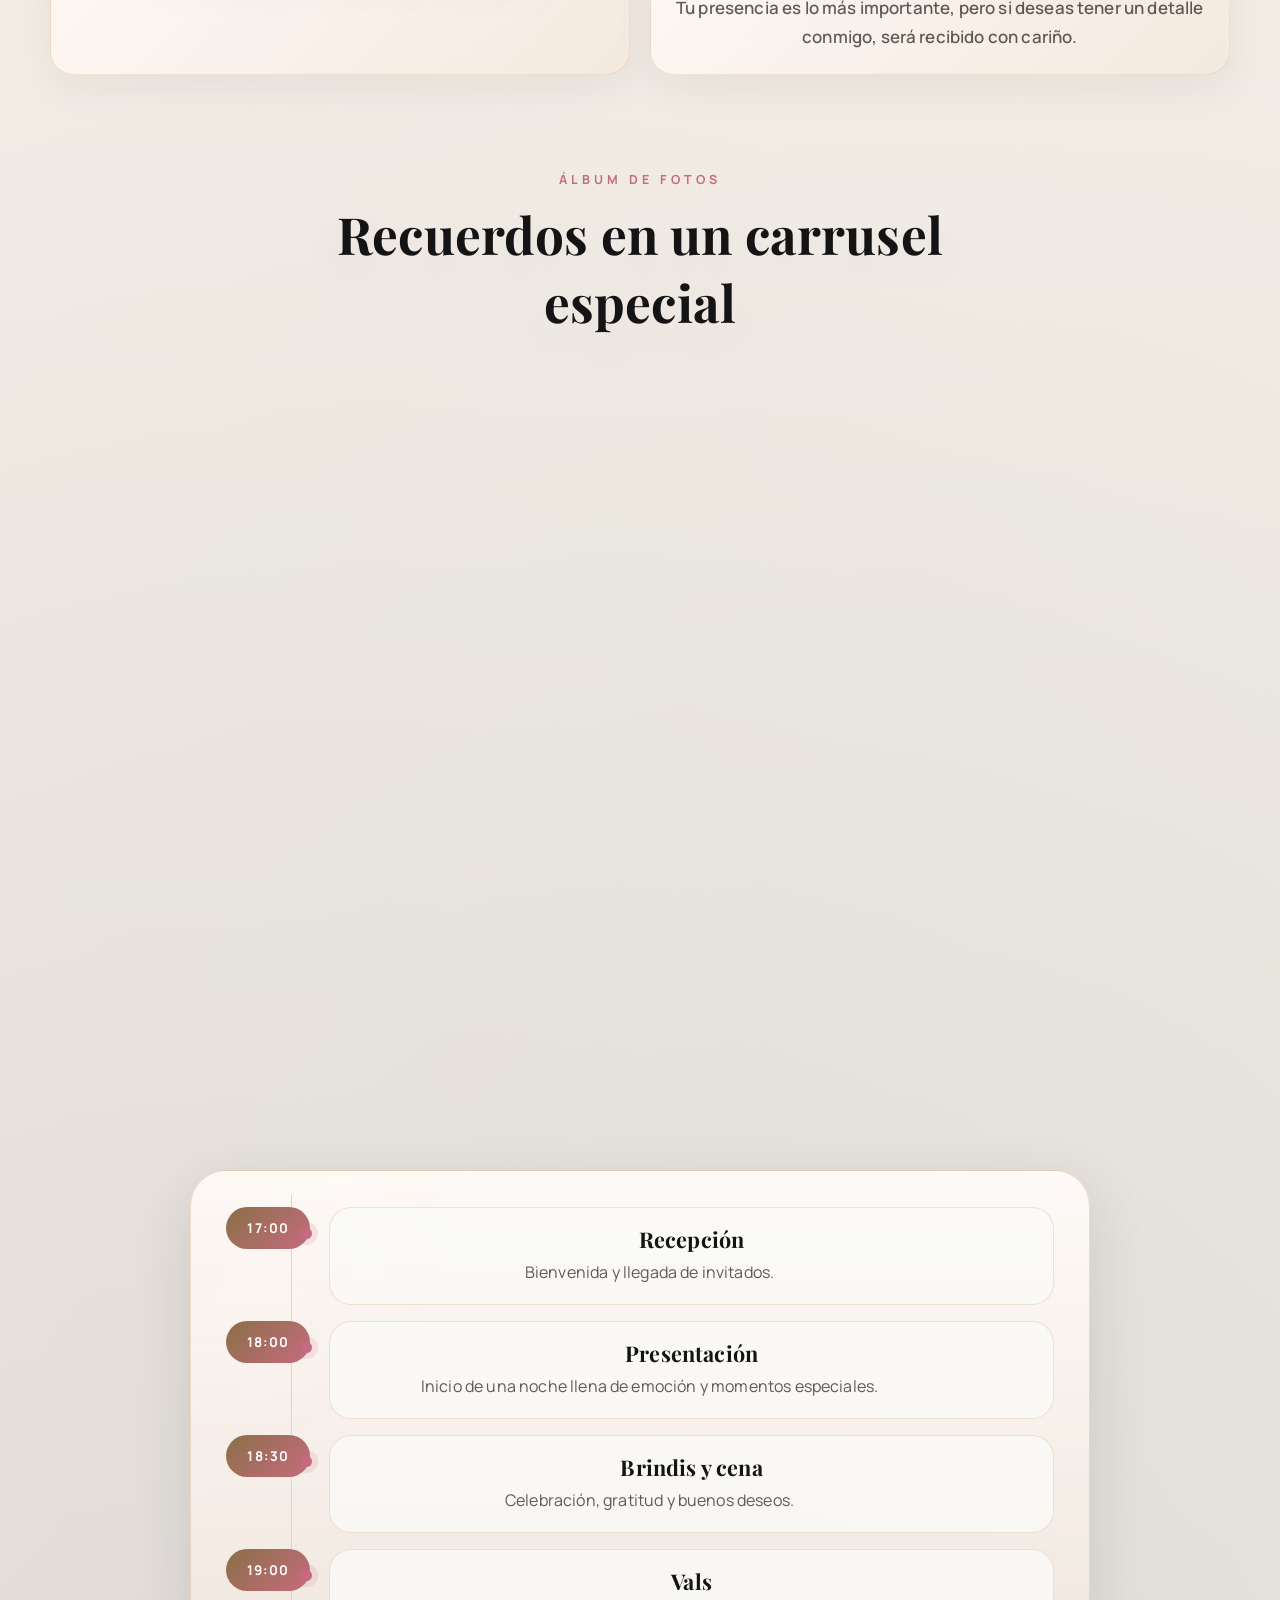
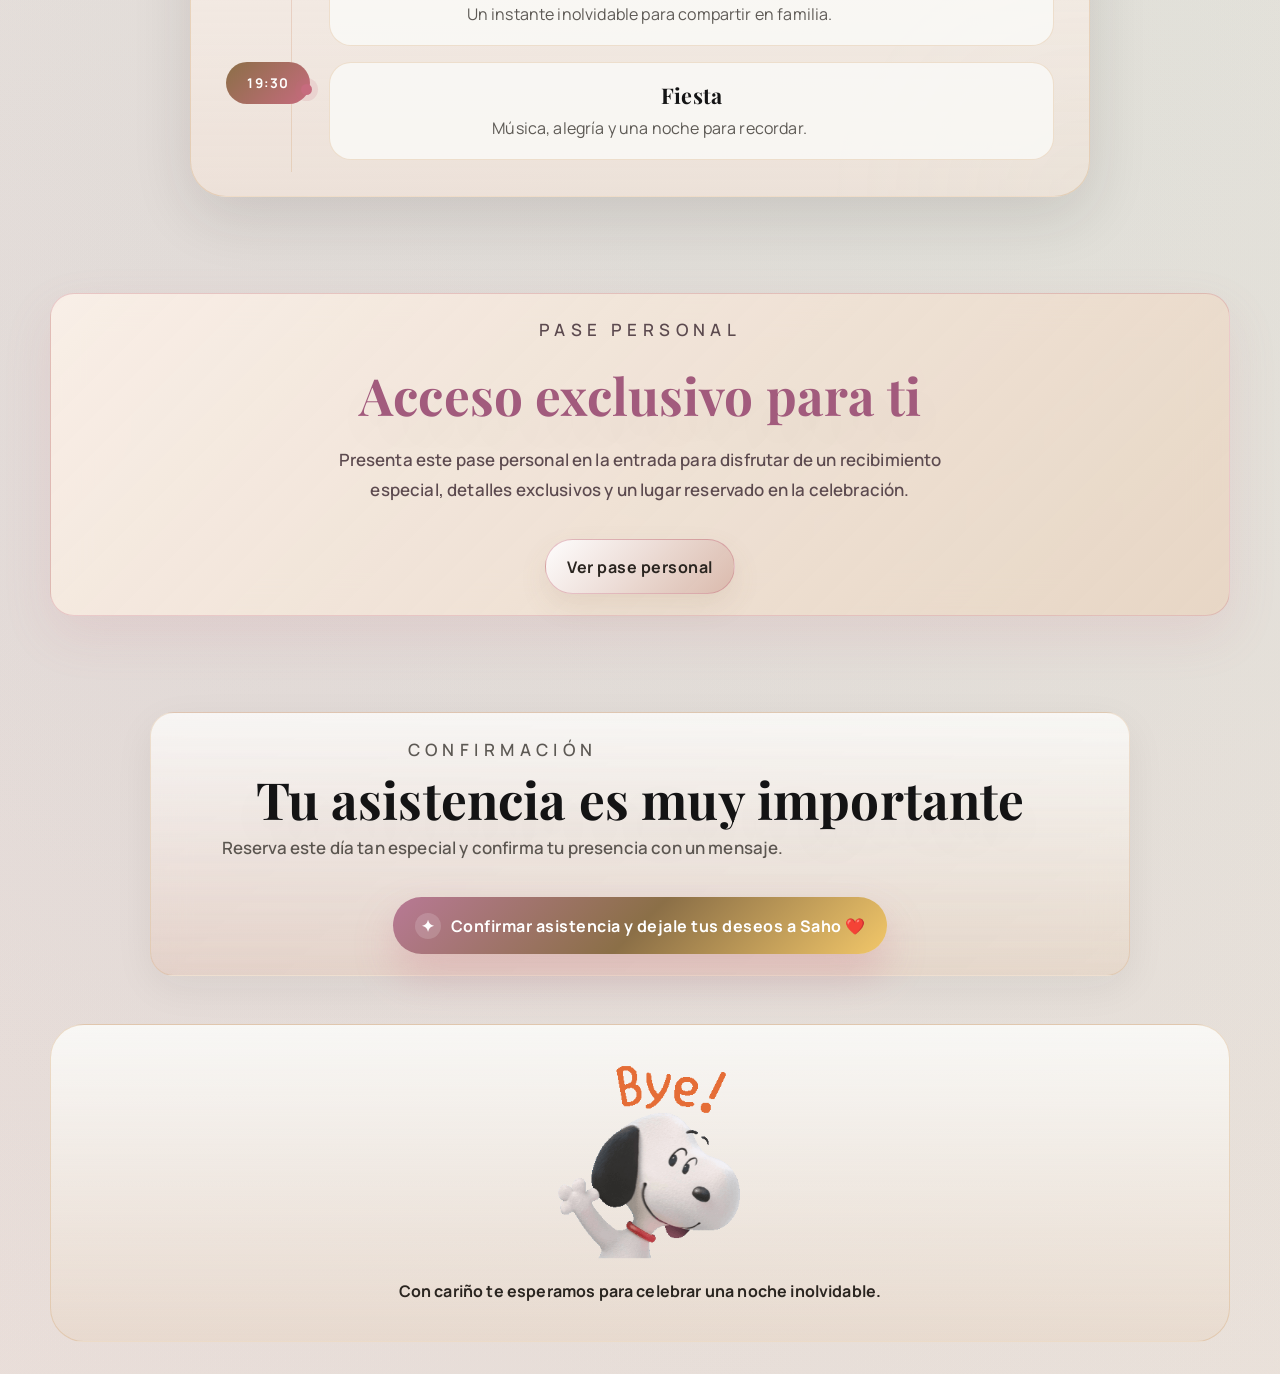
==== commit 019a275f: "Add files via upload" ====
--- a/index.html
+++ b/index.html
@@ -118,7 +118,7 @@
           <span class="detail-icon">◔</span>
           <span class="detail-label">Fecha y hora</span>
           <h3>19 de septiembre del 2026</h3>
-          <p>Recepción a las 18:00 hrs.</p>
+          <p>Recepción a las 17:00 hrs.</p>
         </article>
       </div>
     </section>
